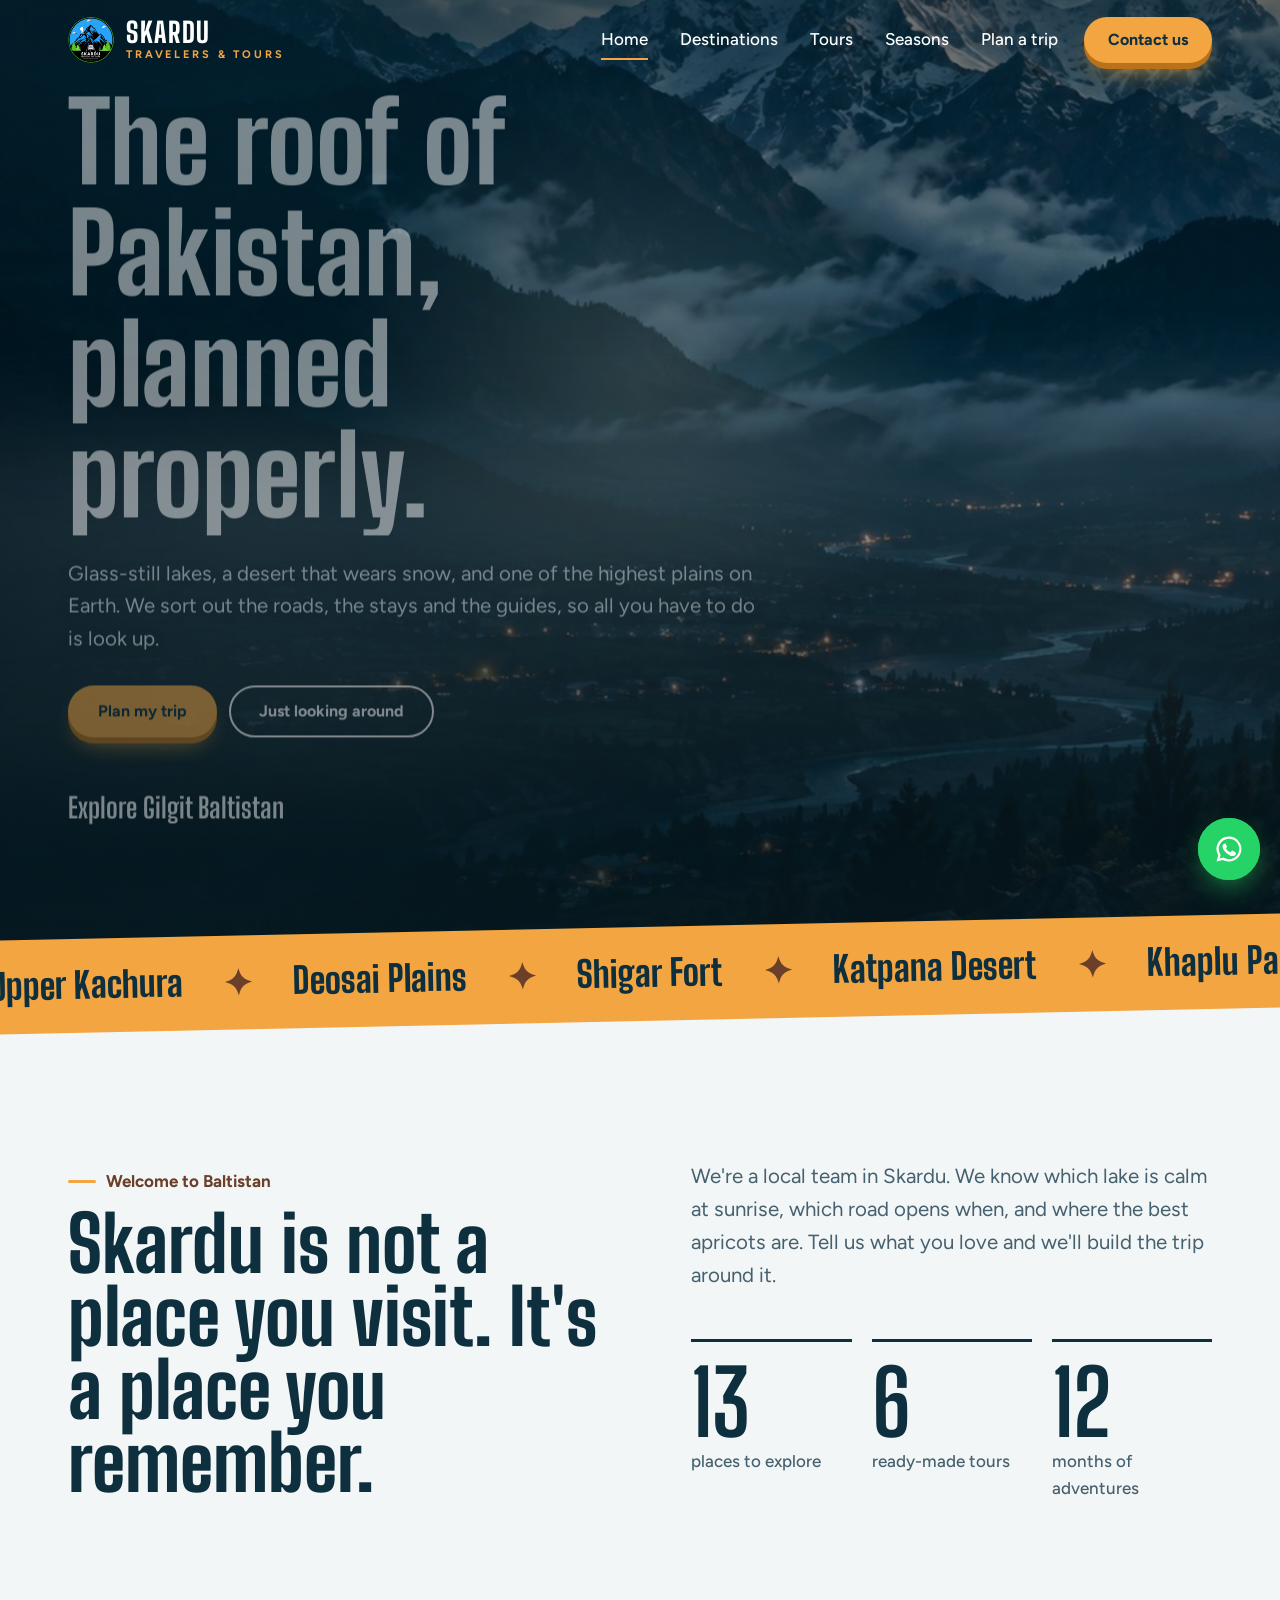
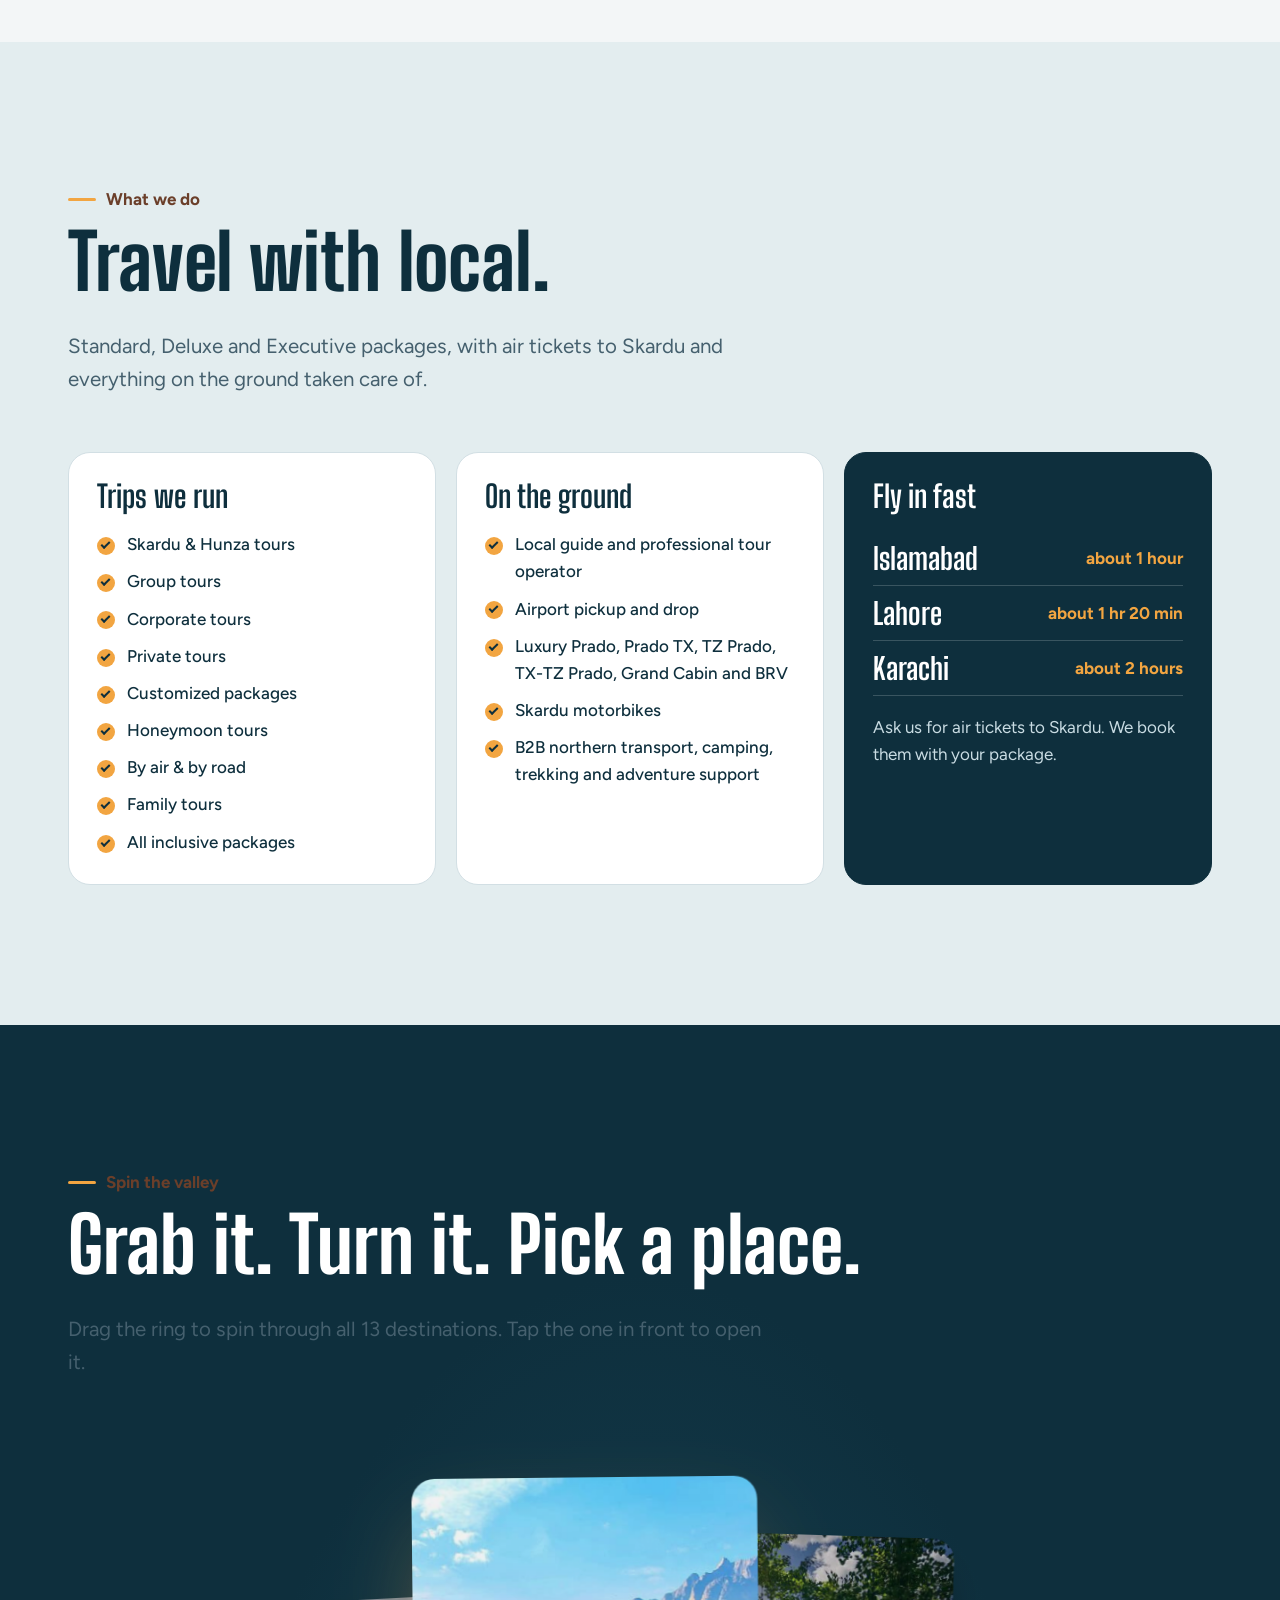
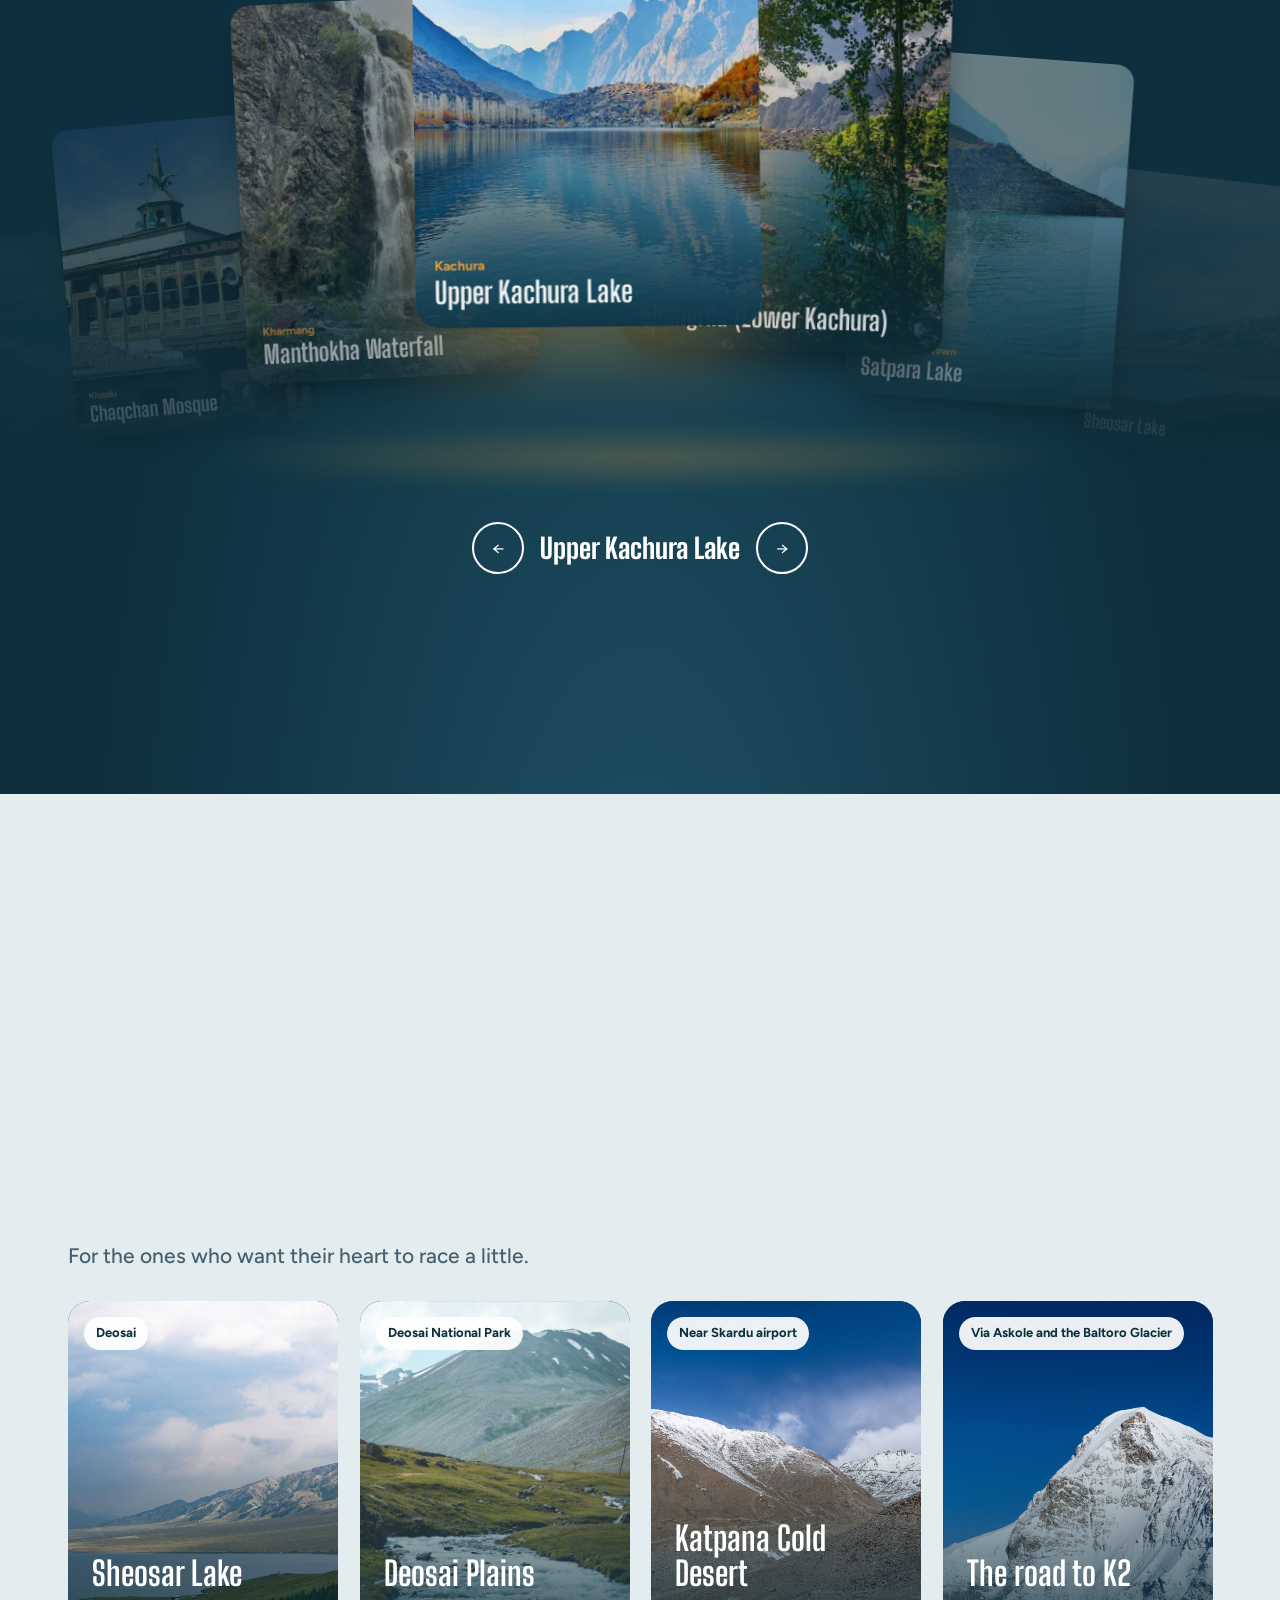
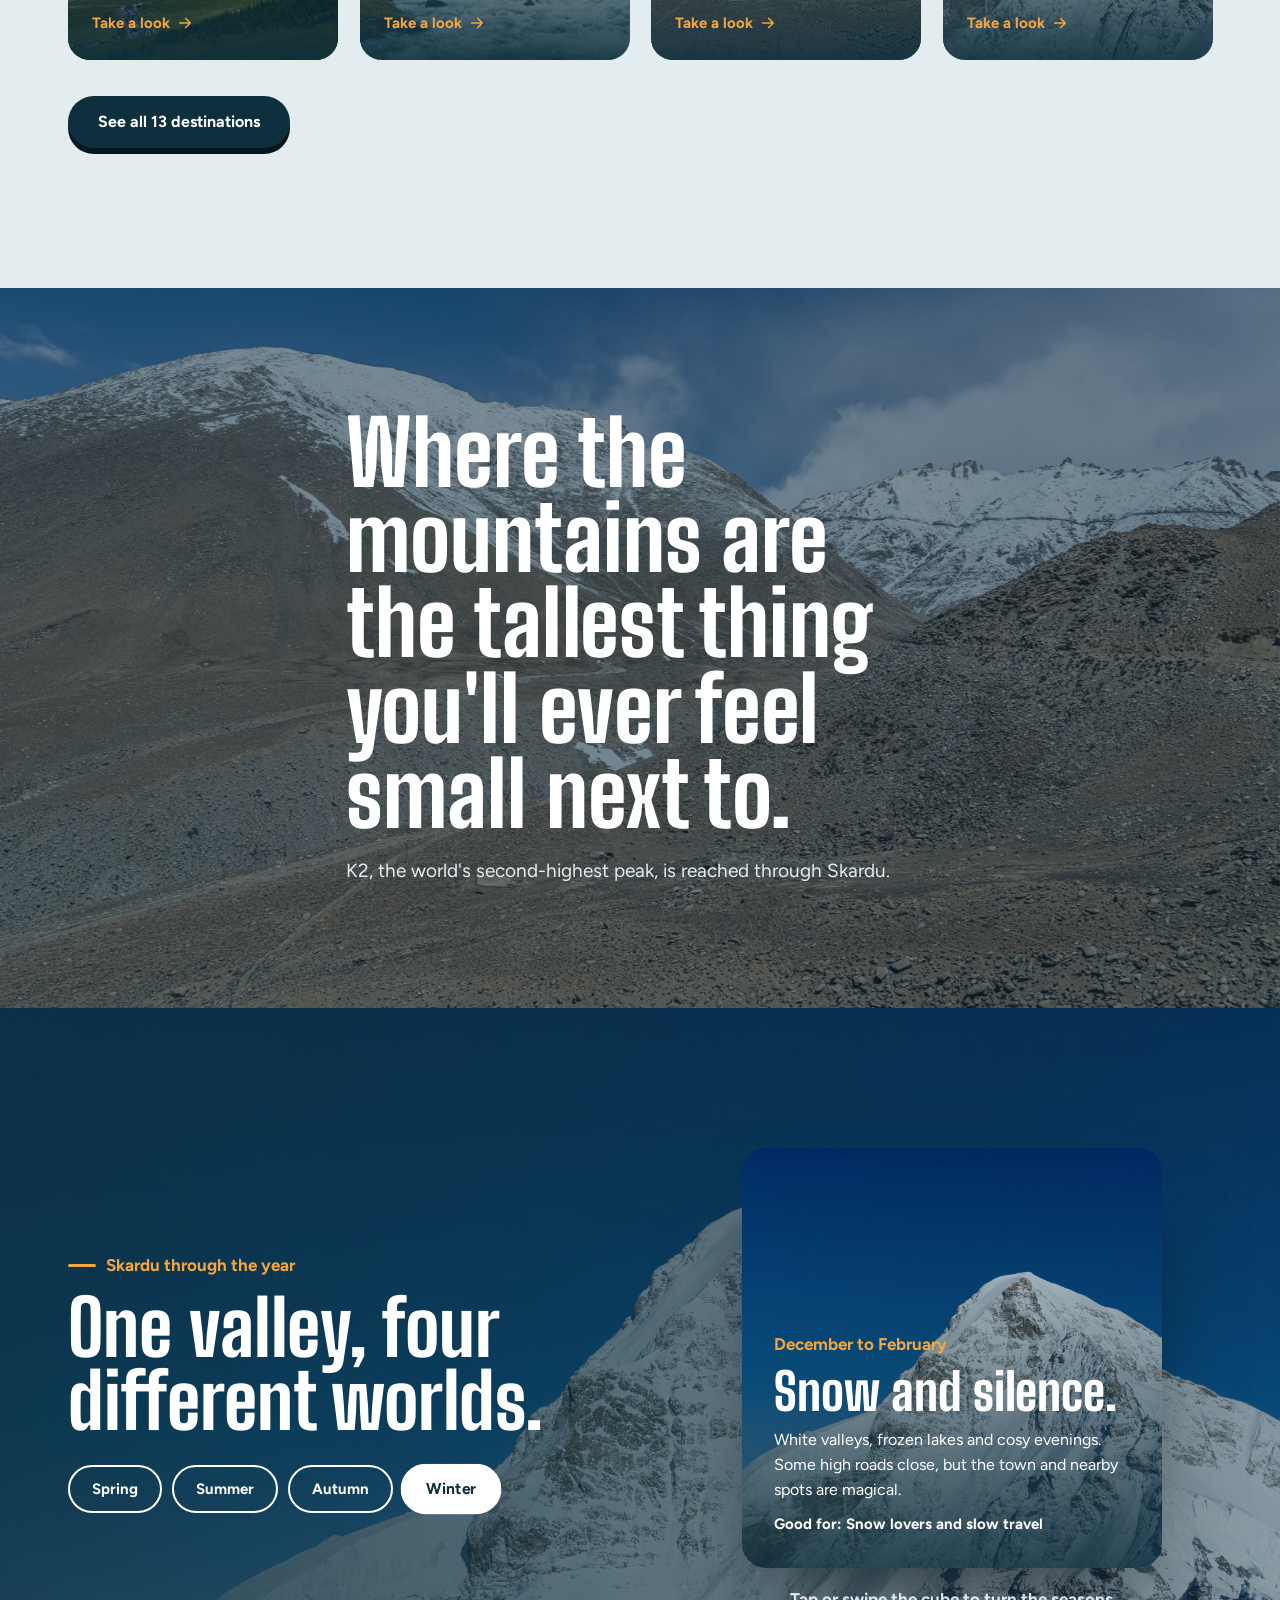
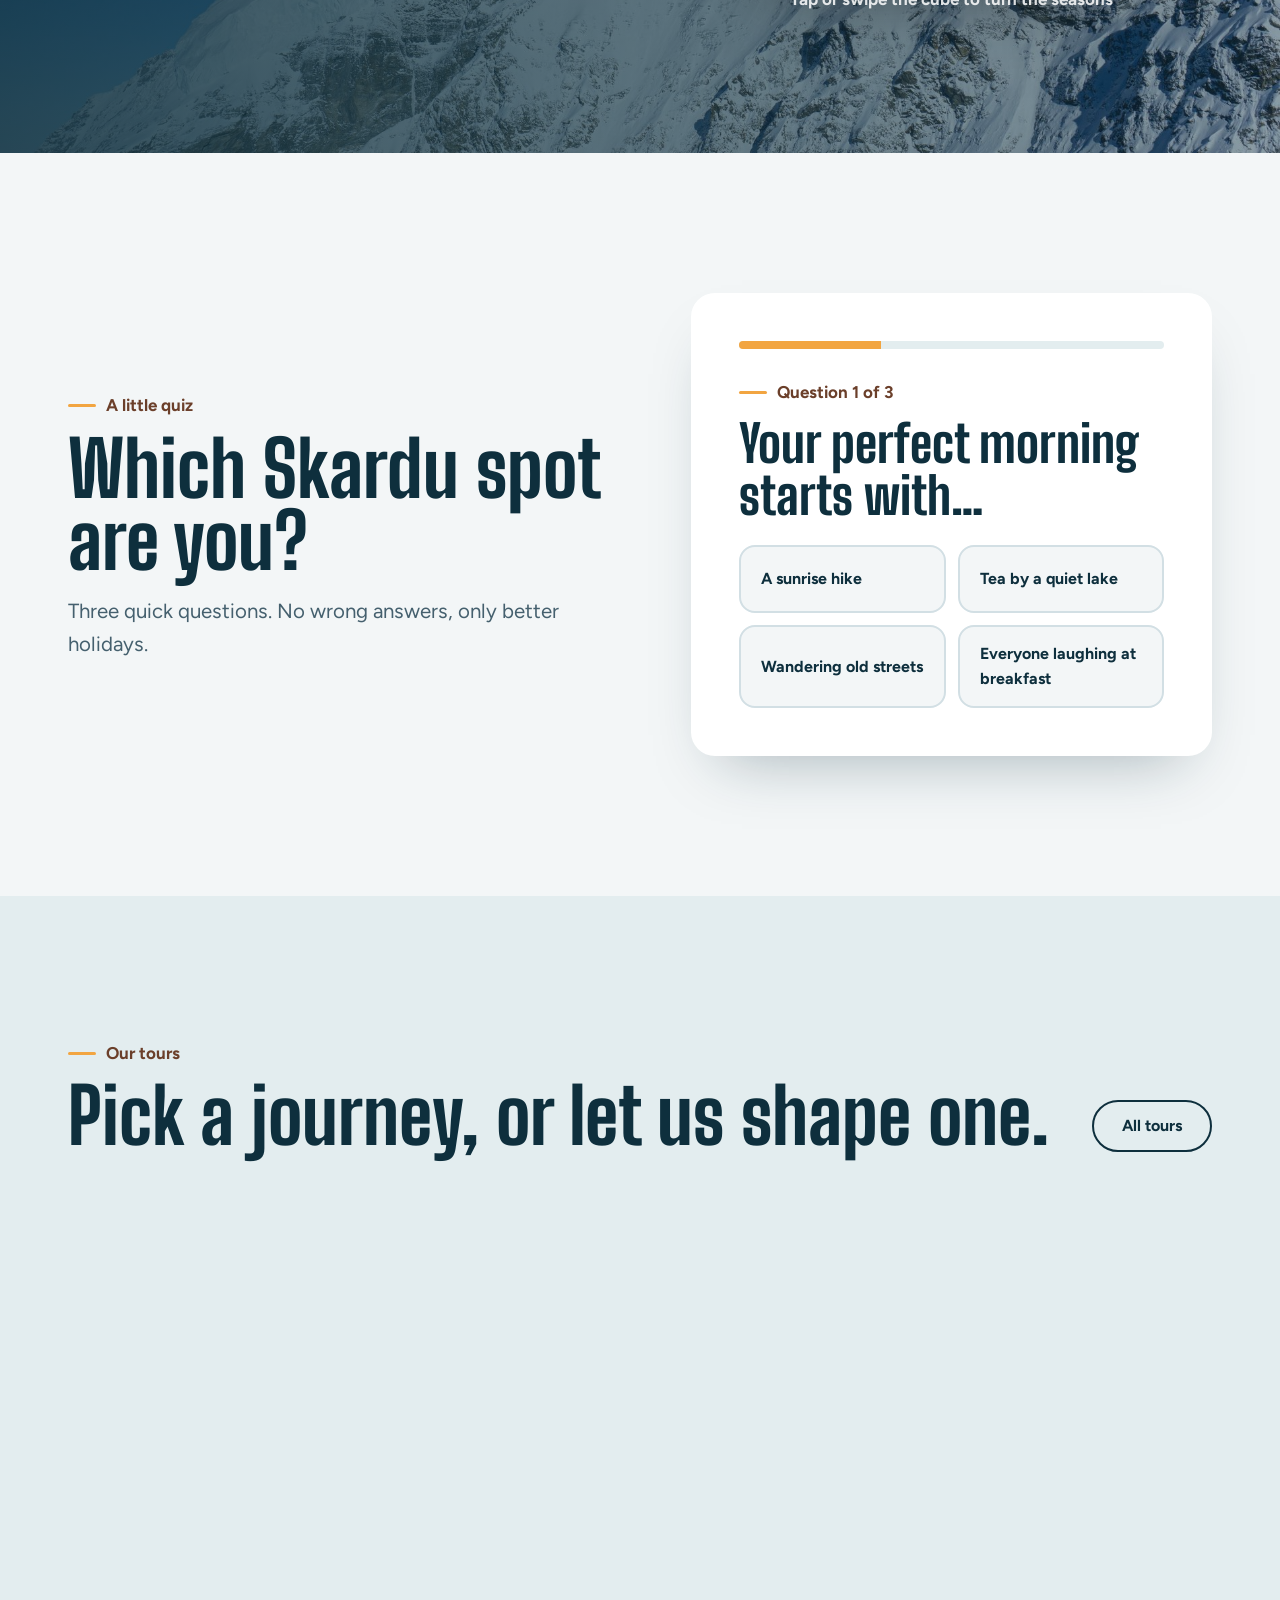
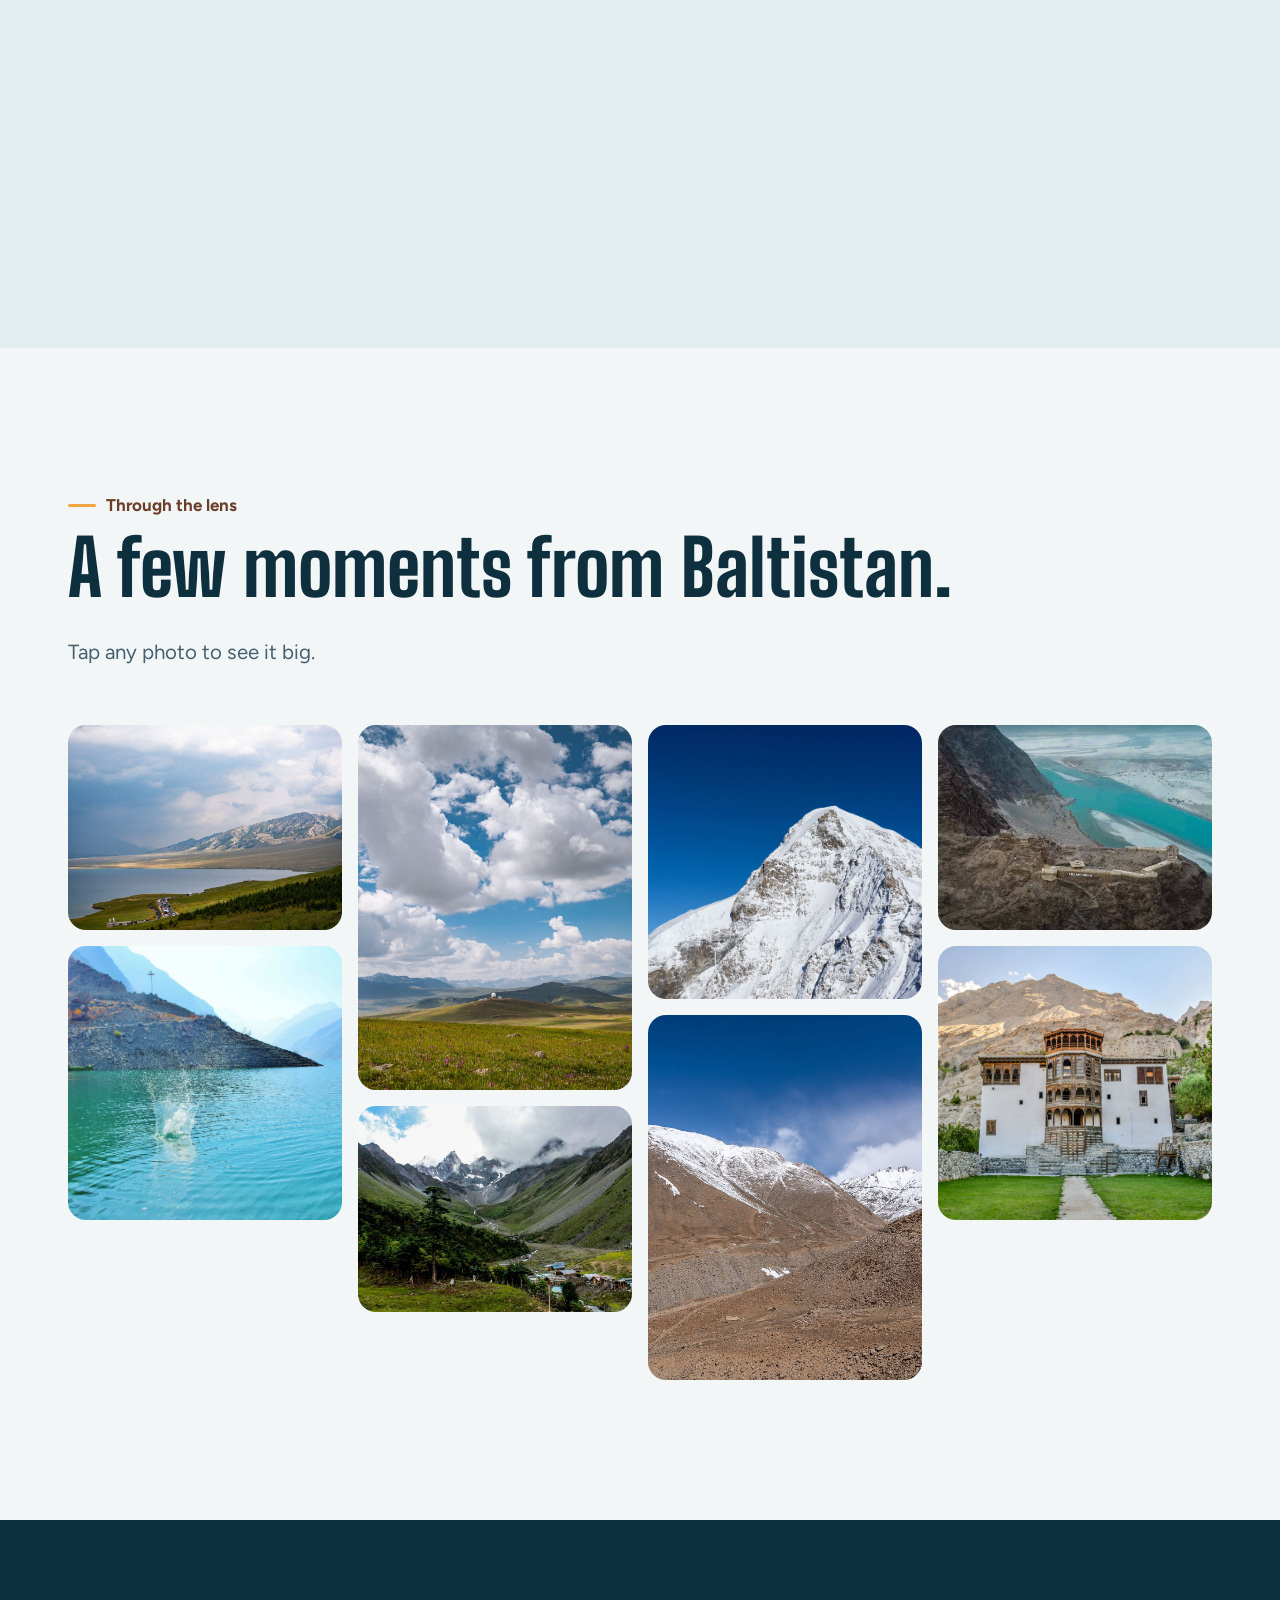
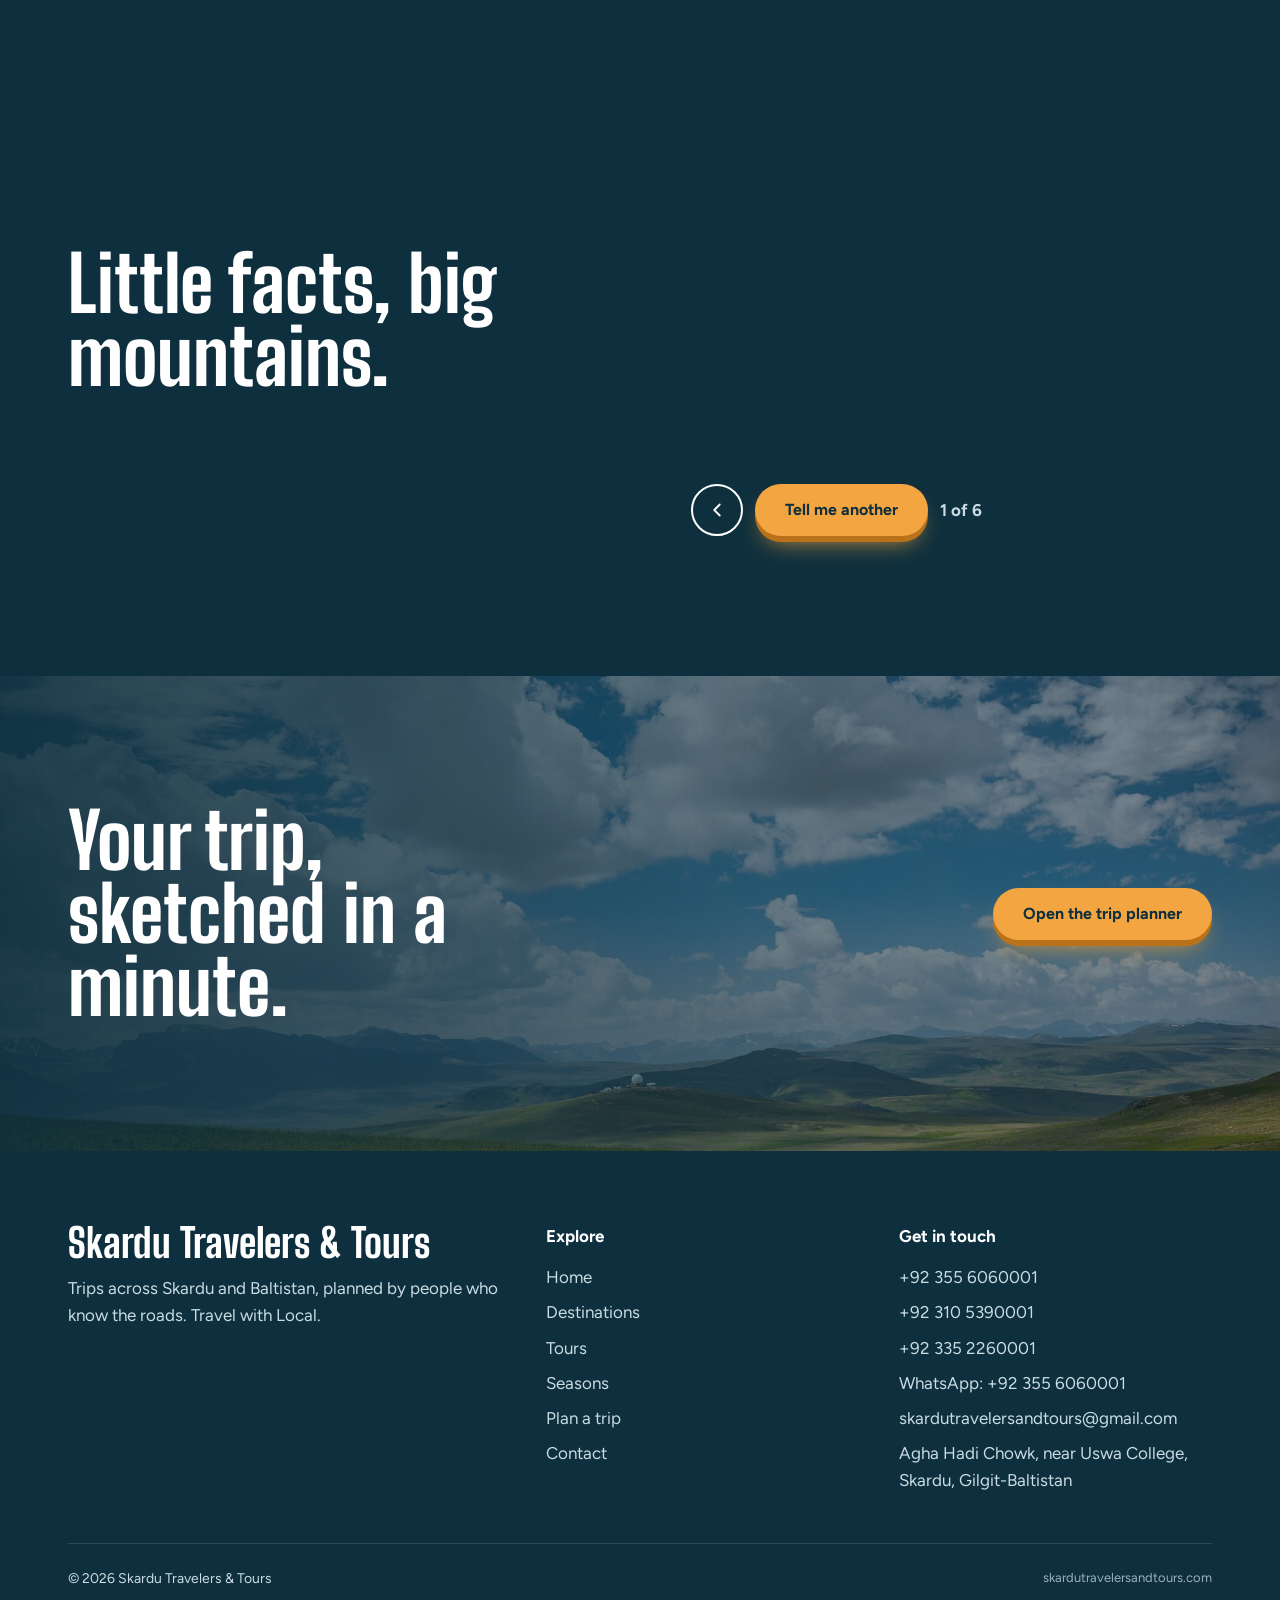
==== index.html @ 786d4083 "Add files via upload" ====
<!doctype html>
<html lang="en">
<head>
<meta charset="utf-8">
<meta name="viewport" content="width=device-width, initial-scale=1">
<title>Skardu Travelers &amp; Tours | Trips across Skardu and Baltistan</title>
<meta name="description" content="Tours and trip planning across Skardu, Deosai, Shigar, Khaplu and the road to K2.">
<meta property="og:title" content="Skardu Travelers &amp; Tours | Trips across Skardu and Baltistan">
<meta property="og:description" content="Tours and trip planning across Skardu, Deosai, Shigar, Khaplu and the road to K2.">
<meta property="og:image" content="https://skardutravelersandtours.com/images/hero-main.jpg">
<meta name="theme-color" content="#0E2F3D">
<link rel="preconnect" href="https://fonts.googleapis.com">
<link rel="preconnect" href="https://fonts.gstatic.com" crossorigin>
<link rel="stylesheet" href="https://fonts.googleapis.com/css2?family=Big+Shoulders+Display:wght@700;800&family=Figtree:wght@400;500;700&display=swap">
<link rel="preload" as="image" href="images/hero-main.jpg">
<link rel="stylesheet" href="css/style.css">
<link rel="icon" type="image/png" href="images/icon-64.png">
<link rel="apple-touch-icon" href="images/logo-180.png">
</head>
<body data-page="home">
<a class="skip" href="#main">Skip to content</a>
<header id="site-header"></header>
<main id="main">

<section class="hero" id="hero">
<div class="hero-media" aria-hidden="true">
<div class="hero-img" id="hero-img"></div>
<div class="hero-mist m1"></div>
<div class="hero-mist m2"></div>
<div class="hero-glow"></div>
<div class="hero-shade"></div>
</div>
<div class="wrap hero-copy">
<h1>The roof of Pakistan, planned properly.</h1>
<p class="lead">Glass-still lakes, a desert that wears snow, and one of the highest plains on Earth. We sort out the roads, the stays and the guides, so all you have to do is look up.</p>
<div class="hero-actions">
<a class="btn btn-primary" href="plan.html">Plan my trip</a>
<a class="btn btn-ghost" href="#explore">Just looking around</a>
</div>
<div class="hero-foot">
<div class="slide-caption" data-config="tagline">Explore Gilgit Baltistan</div>
<span class="hero-hint"><svg viewBox="0 0 24 24" fill="none" stroke="currentColor" stroke-width="2" stroke-linecap="round" stroke-linejoin="round" aria-hidden="true"><path d="M8 13V5.5a1.5 1.5 0 0 1 3 0V12M11 11.5v-2a1.5 1.5 0 0 1 3 0V12M14 10.5a1.5 1.5 0 0 1 3 0V12M17 11.5a1.5 1.5 0 0 1 3 0V16a6 6 0 0 1-6 6h-2 .2a6 6 0 0 1-5-2.7L4 15.3a1.5 1.5 0 0 1 2.5-1.7L8 15"/></svg>Tilt your phone to look around</span>
</div>
</div>
</section>
<div class="marquee" aria-hidden="true"><div class="track"><span>Upper Kachura</span><span>✦</span><span>Deosai Plains</span><span>✦</span><span>Shigar Fort</span><span>✦</span><span>Katpana Desert</span><span>✦</span><span>Khaplu Palace</span><span>✦</span><span>Sheosar Lake</span><span>✦</span><span>Manthokha</span><span>✦</span><span>Road to K2</span><span>✦</span><span>Upper Kachura</span><span>✦</span><span>Deosai Plains</span><span>✦</span><span>Shigar Fort</span><span>✦</span><span>Katpana Desert</span><span>✦</span><span>Khaplu Palace</span><span>✦</span><span>Sheosar Lake</span><span>✦</span><span>Manthokha</span><span>✦</span><span>Road to K2</span><span>✦</span></div></div>

<section class="section">
<div class="wrap split">
<div>
<p class="kicker reveal">Welcome to Baltistan</p>
<h2 class="reveal" style="--d:100ms">Skardu is not a place you visit. It's a place you remember.</h2>
</div>
<div>
<p class="lead reveal right">We're a local team in Skardu. We know which lake is calm at sunrise, which road opens when, and where the best apricots are. Tell us what you love and we'll build the trip around it.</p>
<div class="counters">
<div class="counter reveal" style="--d:0ms"><b data-count="13">13</b><span>places to explore</span></div>
<div class="counter reveal" style="--d:120ms"><b data-count="6">6</b><span>ready-made tours</span></div>
<div class="counter reveal" style="--d:240ms"><b data-count="12">12</b><span>months of adventures</span></div>
</div>
</div>
</div>
</section>


<section class="section tinted offer">
<div class="wrap">
<div class="section-head">
<div><p class="kicker reveal">What we do</p><h2 class="reveal" style="--d:100ms">Travel with local.</h2></div>
<p class="lead reveal right">Standard, Deluxe and Executive packages, with air tickets to Skardu and everything on the ground taken care of.</p>
</div>
<div class="offer-grid">
<div class="offer-card reveal"><h3>Trips we run</h3><ul class="tick"><li>Skardu &amp; Hunza tours</li><li>Group tours</li><li>Corporate tours</li><li>Private tours</li><li>Customized packages</li><li>Honeymoon tours</li><li>By air &amp; by road</li><li>Family tours</li><li>All inclusive packages</li></ul></div>
<div class="offer-card reveal" style="--d:120ms"><h3>On the ground</h3><ul class="tick"><li>Local guide and professional tour operator</li><li>Airport pickup and drop</li><li>Luxury Prado, Prado TX, TZ Prado, TX-TZ Prado, Grand Cabin and BRV</li><li>Skardu motorbikes</li><li>B2B northern transport, camping, trekking and adventure support</li></ul></div>
<div class="offer-card fly reveal" style="--d:240ms"><h3>Fly in fast</h3><ul class="flights"><li><b>Islamabad</b><span>about 1 hour</span></li><li><b>Lahore</b><span>about 1 hr 20 min</span></li><li><b>Karachi</b><span>about 2 hours</span></li></ul><p>Ask us for air tickets to Skardu. We book them with your package.</p></div>
</div>
</div>
</section>

<section class="section ring-section">
<div class="wrap">
<div class="section-head">
<div><p class="kicker reveal">Spin the valley</p><h2 class="reveal" style="--d:100ms">Grab it. Turn it. Pick a place.</h2></div>
<p class="lead reveal right">Drag the ring to spin through all 13 destinations. Tap the one in front to open it.</p>
</div>
</div>
<div class="ring-stage reveal zoom" id="ring-stage" tabindex="0" aria-label="Carousel of destinations. Use left and right arrow keys to turn.">
<div class="ring"></div>
<div class="ring-floor" aria-hidden="true"></div>
</div>
<div class="ring-controls">
<button class="round-btn" type="button" id="ring-prev" aria-label="Previous destination">&#8592;</button>
<div class="ring-name" id="ring-name" aria-live="polite"></div>
<button class="round-btn" type="button" id="ring-next" aria-label="Next destination">&#8594;</button>
</div>
<div style="height:80px"></div>
</section>
<section class="section tinted" id="explore">
<div class="wrap">
<div class="section-head">
<div><p class="kicker reveal">Find your Skardu</p><h2 class="reveal" style="--d:100ms">What kind of traveller are you today?</h2></div>
<p class="lead reveal right">Tap a mood and the valley rearranges itself. Tap a place to open it up.</p>
</div>
<div class="chips reveal" id="mood-chips" role="group" aria-label="Choose a mood"></div>
<p class="mood-line" id="mood-line"></p>
<div class="grid" id="place-grid" data-limit="4" style="margin-top:28px"></div>
<p style="margin-top:36px" class="reveal"><a class="btn btn-dark" href="destinations.html">See all 13 destinations</a></p>
</div>
</section>

<section class="band">
<div class="bg" data-bg="images/katpana-desert.jpg" data-parallax="0.25" aria-hidden="true"></div>
<div class="wrap"><blockquote class="reveal">Where the mountains are the tallest thing you'll ever feel small next to.</blockquote><p class="reveal" style="--d:200ms">K2, the world's second-highest peak, is reached through Skardu.</p></div>
</section>

<section class="season-stage" id="season-stage">
<div class="wrap section split light">
<div>
<p class="kicker reveal">Skardu through the year</p>
<h2 class="reveal" style="--d:100ms">One valley, four different worlds.</h2>
<div class="chips reveal" id="season-chips" role="group" aria-label="Choose a season" style="margin-top:28px;--d:200ms"></div>
</div>
<div class="reveal zoom"><div class="cube-scene"><div class="cube" id="cube"></div></div><p class="cube-hint">Tap or swipe the cube to turn the seasons</p></div>
</div>
</section>

<section class="section">
<div class="wrap split">
<div>
<p class="kicker reveal">A little quiz</p>
<h2 class="reveal" style="--d:100ms">Which Skardu spot are you?</h2>
<p class="lead reveal" style="margin-top:18px;--d:200ms">Three quick questions. No wrong answers, only better holidays.</p>
</div>
<div class="quiz reveal zoom" id="quiz"></div>
</div>
</section>

<section class="section tinted">
<div class="wrap">
<div class="section-head">
<div><p class="kicker reveal">Our tours</p><h2 class="reveal" style="--d:100ms">Pick a journey, or let us shape one.</h2></div>
<a class="btn btn-ghost reveal right" href="tours.html">All tours</a>
</div>
<div class="grid" id="tour-grid" data-limit="3"></div>
</div>
</section>

<section class="section">
<div class="wrap">
<div class="section-head">
<div><p class="kicker reveal">Through the lens</p><h2 class="reveal" style="--d:100ms">A few moments from Baltistan.</h2></div>
<p class="lead reveal right">Tap any photo to see it big.</p>
</div>
<div class="gallery" id="gallery"></div>
</div>
</section>

<section class="section on-dark">
<div class="wrap split">
<div><p class="kicker reveal">Did you know?</p><h2 class="reveal" style="--d:100ms">Little facts, big mountains.</h2></div>
<div class="reveal right" id="fact"></div>
</div>
</section>
<section class="cta">
<div class="bg" data-bg="images/deosai-lake.jpg" data-parallax="0.15" aria-hidden="true"></div>
<div class="wrap"><h2 class="reveal left">Your trip, sketched in a minute.</h2><a class="btn btn-primary reveal right" href="plan.html">Open the trip planner</a></div>
</section>
</main>
<footer id="site-footer"></footer>
<script src="js/config.js"></script>
<script src="js/data.js"></script>
<script src="js/main.js"></script>
</body>
</html>
---- css/style.css ----
/* ===========================================================
   Skardu Traveller and Tours — shared styles (v2, photo-led)
   Palette
     Snow     #F3F6F7   page ground
     Indus    #0E2F3D   ink and dark sections
     Glacier  #7FB3C4   cool accent
     Apricot  #F2A541   action colour (always with Indus text)
     Walnut   #6B3F2A   Balti woodwork details
   Type: Big Shoulders Display (tall, like the peaks) + Figtree
   =========================================================== */
:root {
  --snow: #F3F6F7; --paper: #fff; --indus: #0E2F3D; --indus-2: #174253;
  --glacier: #7FB3C4; --apricot: #F2A541; --apricot-dark: #E08E22; --walnut: #6B3F2A;
  --line: #D2DFE4; --muted: #45606E;
  --display: "Big Shoulders Display", "Arial Narrow", sans-serif;
  --body: "Figtree", "Segoe UI", system-ui, sans-serif;
  --wrap: 1240px; --pad: clamp(20px, 4vw, 48px);
  --ease: cubic-bezier(.2,.8,.2,1);
  --spring: cubic-bezier(.34,1.56,.64,1);
}
*, *::before, *::after { box-sizing: border-box; }
html { scroll-behavior: smooth; }
body { margin: 0; background: var(--snow); color: var(--indus); font-family: var(--body); font-size: 17px; line-height: 1.6; -webkit-font-smoothing: antialiased; overflow-x: hidden; }
img { max-width: 100%; display: block; }
a { color: inherit; }
button { font: inherit; color: inherit; }
:focus-visible { outline: 3px solid var(--apricot); outline-offset: 3px; border-radius: 6px; }
::selection { background: var(--apricot); color: var(--indus); }
.wrap { max-width: var(--wrap); margin: 0 auto; padding-inline: var(--pad); }
.skip { position: absolute; left: -999px; top: 8px; background: var(--apricot); padding: 10px 16px; z-index: 300; }
.skip:focus { left: 8px; }

/* ---------- Type ---------- */
h1, h2, h3 { font-family: var(--display); font-weight: 800; line-height: .95; margin: 0; }
h1 { font-size: clamp(64px, 10vw, 156px); }
h2 { font-size: clamp(44px, 6vw, 88px); }
h3 { font-size: clamp(26px, 2.4vw, 32px); font-weight: 700; line-height: 1.05; }
p { margin: 0; }
.lead { font-size: clamp(18px, 1.6vw, 21px); max-width: 34em; color: var(--muted); }
.on-dark .lead { color: #C9DCE3; }
.kicker { font-weight: 700; color: var(--walnut); margin-bottom: 12px; display: inline-flex; align-items: center; gap: 10px; }
.kicker::before { content: ""; width: 28px; height: 3px; background: var(--apricot); border-radius: 2px; }
.on-dark .kicker, .light .kicker { color: var(--apricot); }

/* ---------- Scroll progress ---------- */
.progress { position: fixed; top: 0; left: 0; height: 3px; width: 100%; background: var(--apricot); transform-origin: 0 50%; transform: scaleX(0); z-index: 120; }

/* ---------- Buttons ---------- */
.btn { position: relative; overflow: hidden; display: inline-flex; align-items: center; justify-content: center; gap: 10px; min-height: 52px; padding: 0 28px; border-radius: 999px; font-weight: 700; font-size: 16px; text-decoration: none; cursor: pointer; border: 2px solid transparent; transition: background .25s, color .25s, transform .3s var(--spring), box-shadow .3s; }
.btn:hover { transform: translateY(-3px); }
.btn:active { transform: scale(.96); }
.btn-primary { background: var(--apricot); color: var(--indus); box-shadow: 0 10px 24px -10px rgba(242,165,65,.9); }
.btn-primary:hover { background: var(--apricot-dark); box-shadow: 0 16px 30px -10px rgba(242,165,65,.95); }
.btn-ghost { background: transparent; border-color: currentColor; }
.btn-ghost:hover { background: rgba(14,47,61,.08); }
.light .btn-ghost:hover, .on-dark .btn-ghost:hover { background: rgba(255,255,255,.14); }
.btn-dark { background: var(--indus); color: #fff; }
.btn-dark:hover { background: var(--indus-2); }
.btn svg { width: 20px; height: 20px; flex: none; }
.ripple { position: absolute; border-radius: 50%; background: rgba(255,255,255,.55); transform: scale(0); animation: ripple .6s ease-out; pointer-events: none; }
@keyframes ripple { to { transform: scale(4); opacity: 0; } }

/* ---------- Header ---------- */
.site-header { position: fixed; top: 0; left: 0; right: 0; z-index: 100; transition: background .35s, box-shadow .35s, color .35s; color: #fff; }
.site-header.solid, body:not([data-page="home"]) .site-header.solid { background: rgba(243,246,247,.94); backdrop-filter: blur(12px); color: var(--indus); box-shadow: 0 1px 0 var(--line); }
.nav { display: flex; align-items: center; justify-content: space-between; gap: 20px; min-height: 80px; }
.brand { display: flex; align-items: center; gap: 12px; text-decoration: none; }
.brand svg, .brand img { width: 46px; height: 46px; flex: none; transition: transform .5s var(--spring); }
.brand img { border-radius: 50%; }
.brand:hover svg, .brand:hover img { transform: rotate(-8deg) scale(1.1); }
.brand-text { display: flex; flex-direction: column; gap: 4px; line-height: 1; }
.brand-text b { font-family: var(--display); font-weight: 800; font-size: 28px; letter-spacing: .06em; text-transform: uppercase; line-height: .9; }
.brand-text small { font-family: var(--body, inherit); font-weight: 700; font-size: 11px; letter-spacing: .26em; text-transform: uppercase; color: var(--apricot); }
.nav-links { display: flex; align-items: center; gap: 4px; list-style: none; margin: 0; padding: 0; }
.nav-links a:not(.btn) { position: relative; display: block; padding: 10px 14px; text-decoration: none; font-weight: 500; }
.nav-links a:not(.btn)::after { content: ""; position: absolute; left: 14px; right: 14px; bottom: 4px; height: 2px; background: var(--apricot); transform: scaleX(0); transform-origin: left; transition: transform .35s var(--ease); }
.nav-links a:not(.btn):hover::after, .nav-links a[aria-current="page"]::after { transform: scaleX(1); }
.nav-links .btn { min-height: 46px; padding: 0 22px; margin-left: 8px; }
.nav-toggle { display: none; width: 48px; height: 48px; border: 0; background: transparent; cursor: pointer; border-radius: 12px; }
.nav-toggle svg { width: 28px; height: 28px; }
@media (max-width: 920px) {
  .nav-toggle { display: inline-flex; align-items: center; justify-content: center; }
  .nav-links { position: fixed; inset: 80px 0 auto 0; flex-direction: column; align-items: stretch; gap: 0; background: var(--snow); color: var(--indus); padding: 12px var(--pad) 24px; box-shadow: 0 20px 40px rgba(14,47,61,.2); clip-path: inset(0 0 100% 0); transition: clip-path .45s var(--ease); }
  .nav-links.open { clip-path: inset(0 0 0 0); }
  .nav-links a:not(.btn) { padding: 16px 8px; font-size: 20px; border-bottom: 1px solid var(--line); }
  .nav-links a:not(.btn)::after { display: none; }
  .nav-links .btn { margin: 16px 0 0; }
  .site-header:has(.nav-links.open) { background: var(--snow); color: var(--indus); }
}

/* ---------- Home hero: photo slideshow ---------- */
.hero { position: relative; min-height: 100vh; min-height: 100svh; color: #fff; overflow: hidden; display: flex; align-items: flex-end; background: var(--indus); }
.slides { position: absolute; inset: -6%; will-change: translate; }
.slide { position: absolute; inset: 0; background-size: cover; background-position: center; opacity: 0; transform: scale(1.12); transition: opacity 1.6s ease, transform 7s linear; }
.slide.active { opacity: 1; transform: scale(1); }
.hero::after { content: ""; position: absolute; inset: 0; background: linear-gradient(180deg, rgba(7,26,34,.35) 0%, rgba(7,26,34,0) 38%, rgba(7,26,34,.8) 100%); pointer-events: none; }
.hero-copy { position: relative; z-index: 3; width: 100%; padding-bottom: clamp(48px, 9vh, 96px); padding-top: 120px; }
.hero h1 { max-width: 12ch; font-size: clamp(60px, 8.6vw, 132px); }
.hero h1 .word { display: inline-block; overflow: hidden; vertical-align: top; padding-bottom: .06em; }
.hero h1 .word > span { display: inline-block; transform: translateY(110%); animation: wordUp .9s var(--ease) forwards; }
@keyframes wordUp { to { transform: none; } }
.hero .lead { color: #E3EEF2; margin-top: 22px; opacity: 0; animation: fadeUp .9s var(--ease) .9s forwards; }
.hero-actions { display: flex; flex-wrap: wrap; gap: 12px; margin-top: 30px; opacity: 0; animation: fadeUp .9s var(--ease) 1.1s forwards; }
@keyframes fadeUp { from { opacity: 0; transform: translateY(24px); } to { opacity: 1; transform: none; } }
.hero-foot { display: flex; justify-content: space-between; align-items: flex-end; gap: 24px; margin-top: 48px; flex-wrap: wrap; }
.slide-caption { font-family: var(--display); font-size: 28px; font-weight: 700; min-height: 1.2em; }
.slide-caption.swap { animation: fadeUp .7s var(--ease); }
.dots { display: flex; gap: 10px; }
.dots button { width: 44px; height: 44px; border: 0; background: transparent; cursor: pointer; display: flex; align-items: center; padding: 0; }
.dots button span { display: block; width: 100%; height: 4px; border-radius: 4px; background: rgba(255,255,255,.35); overflow: hidden; }
.dots button span::after { content: ""; display: block; height: 100%; width: 0; background: #fff; }
.dots button.active span::after { animation: fill 6s linear forwards; }
@keyframes fill { to { width: 100%; } }

/* Inner page hero */
.page-hero { position: relative; min-height: 70vh; display: flex; align-items: flex-end; color: #fff; overflow: hidden; background: var(--indus); }
.page-hero .bg { position: absolute; inset: -6%; background-size: cover; background-position: center; animation: kenburns 20s ease-in-out infinite alternate; }
@keyframes kenburns { from { transform: scale(1) translate(0,0); } to { transform: scale(1.12) translate(-2%, -2%); } }
.page-hero::after { content: ""; position: absolute; inset: 0; background: linear-gradient(180deg, rgba(14,47,61,.35), rgba(14,47,61,.85)); }
.page-hero .wrap { position: relative; z-index: 2; width: 100%; padding-top: 140px; padding-bottom: clamp(48px, 8vw, 88px); }
.page-hero h1 { font-size: clamp(56px, 9vw, 132px); max-width: 12ch; }
.page-hero .lead { color: #E3EEF2; margin-top: 18px; }

/* ---------- Reveal on scroll ---------- */
.reveal { opacity: 0; transform: translateY(40px); transition: opacity .9s var(--ease), transform .9s var(--ease); transition-delay: var(--d, 0ms); }
.reveal.zoom { transform: scale(.92); }
.reveal.left { transform: translateX(-50px); }
.reveal.right { transform: translateX(50px); }
.reveal.in { opacity: 1; transform: none; }

/* ---------- Marquee ---------- */
.marquee { background: var(--apricot); color: var(--indus); overflow: hidden; padding: 18px 0; transform: rotate(-1.2deg); margin: -14px -10px 0; position: relative; z-index: 4; }
.marquee .track { display: flex; gap: 40px; width: max-content; animation: marquee 35s linear infinite; font-family: var(--display); font-weight: 800; font-size: clamp(24px, 3vw, 36px); white-space: nowrap; }
.marquee .track span:nth-child(even) { color: var(--walnut); }
.marquee:hover .track { animation-play-state: paused; }
@keyframes marquee { to { transform: translateX(-50%); } }

/* ---------- Sections ---------- */
.section { padding-block: clamp(80px, 11vw, 140px); }
.section-head { display: flex; justify-content: space-between; align-items: flex-end; gap: 32px; flex-wrap: wrap; margin-bottom: clamp(32px, 5vw, 56px); }
.on-dark { background: var(--indus); color: #fff; }
.tinted { background: #E3EDEF; }
.split { display: grid; grid-template-columns: 1.05fr 1fr; gap: clamp(32px, 6vw, 80px); align-items: center; }
@media (max-width: 860px) { .split { grid-template-columns: 1fr; } }

/* Counters */
.counters { display: grid; grid-template-columns: repeat(3, minmax(0, 1fr)); gap: 20px; margin-top: 48px; }
.counter { border-top: 3px solid var(--indus); padding-top: 16px; }
.counter b { display: block; font-family: var(--display); font-size: clamp(56px, 7vw, 96px); line-height: 1; }
.counter span { color: var(--muted); font-weight: 500; }
@media (max-width: 600px) { .counters { grid-template-columns: 1fr; } }

/* ---------- Chips ---------- */
.chips { display: flex; flex-wrap: wrap; gap: 10px; }
.chip { min-height: 48px; padding: 0 22px; border-radius: 999px; cursor: pointer; border: 2px solid var(--indus); background: transparent; font-weight: 700; font-size: 15px; transition: background .25s, color .25s, transform .3s var(--spring); }
.chip:hover { transform: translateY(-2px); }
.chip[aria-pressed="true"] { background: var(--indus); color: #fff; transform: scale(1.05); }
.light .chip, .on-dark .chip { border-color: #fff; color: #fff; }
.light .chip[aria-pressed="true"], .on-dark .chip[aria-pressed="true"] { background: #fff; color: var(--indus); }
.mood-line { font-size: 21px; margin-top: 20px; color: var(--muted); min-height: 1.6em; font-weight: 500; }

/* ---------- Photo cards ---------- */
.grid { display: grid; gap: 22px; grid-template-columns: repeat(auto-fit, minmax(260px, 1fr)); }
.photo-card { position: relative; display: block; width: 100%; aspect-ratio: 3 / 4; border: 0; padding: 0; border-radius: 22px; overflow: hidden; cursor: pointer; text-align: left; color: #fff; background: var(--indus); transform-style: preserve-3d; transition: transform .5s var(--ease), box-shadow .5s var(--ease); will-change: transform; }
.photo-card:hover { box-shadow: 0 30px 60px -20px rgba(14,47,61,.55); }
.photo-card .img { position: absolute; inset: 0; background-size: cover; background-position: center; transition: transform 1.1s var(--ease); }
.photo-card:hover .img { transform: scale(1.1); }
.photo-card::after { content: ""; position: absolute; inset: 0; background: linear-gradient(180deg, rgba(14,47,61,0) 35%, rgba(14,47,61,.92) 100%); }
.photo-card .tag { position: absolute; top: 16px; left: 16px; z-index: 2; background: rgba(255,255,255,.92); color: var(--indus); font-size: 13px; font-weight: 700; padding: 6px 12px; border-radius: 999px; }
.photo-card .body { position: absolute; left: 0; right: 0; bottom: 0; z-index: 2; padding: 24px; transform: translateZ(40px); }
.photo-card h3 { font-size: clamp(28px, 2.6vw, 36px); }
.photo-card p { font-size: 15px; color: #DCE8EC; margin-top: 8px; max-height: 0; opacity: 0; overflow: hidden; transition: max-height .5s var(--ease), opacity .4s; }
.photo-card:hover p, .photo-card:focus-visible p { max-height: 120px; opacity: 1; }
.photo-card .more { display: inline-flex; align-items: center; gap: 6px; margin-top: 12px; font-weight: 700; color: var(--apricot); font-size: 15px; }
.photo-card .more svg { width: 18px; height: 18px; transition: transform .3s; }
.photo-card:hover .more svg { transform: translateX(5px); }
.pop-in { animation: popIn .6s var(--spring) both; animation-delay: var(--d, 0ms); }
@keyframes popIn { from { opacity: 0; transform: translateY(30px) scale(.9); } to { opacity: 1; transform: none; } }
@media (hover: none) { .photo-card p { max-height: none; opacity: 1; } }

/* Tours */
.tour { background: var(--paper); border-radius: 22px; overflow: hidden; display: flex; flex-direction: column; transition: transform .5s var(--ease), box-shadow .5s var(--ease); box-shadow: 0 1px 0 var(--line); }
.tour:hover { transform: translateY(-8px); box-shadow: 0 30px 60px -24px rgba(14,47,61,.4); }
.tour-art { position: relative; height: 220px; overflow: hidden; }
.tour-art .img { position: absolute; inset: 0; background-size: cover; background-position: center; transition: transform 1.1s var(--ease); }
.tour:hover .tour-art .img { transform: scale(1.1); }
.tour-art .days { position: absolute; left: 16px; bottom: 16px; background: var(--apricot); color: var(--indus); font-weight: 800; padding: 6px 14px; border-radius: 999px; font-size: 14px; }
.tour-body { padding: 24px; display: flex; flex-direction: column; gap: 14px; flex: 1; }
.route { list-style: none; padding: 0; margin: 0; display: flex; flex-wrap: wrap; align-items: center; gap: 6px; font-size: 14px; }
.route li { background: #E3EDEF; padding: 4px 10px; border-radius: 999px; }
.tour-price { font-family: var(--display); font-weight: 800; font-size: 32px; margin-top: auto; }
.tour-includes { font-size: 15px; color: var(--muted); }
.tour .btn { width: 100%; }

/* ---------- Parallax photo band ---------- */
.band { position: relative; min-height: 80vh; display: flex; align-items: center; color: #fff; overflow: hidden; }
.band .bg { position: absolute; inset: -20% 0; background-size: cover; background-position: center; will-change: transform; }
.band::after { content: ""; position: absolute; inset: 0; background: rgba(14,47,61,.55); }
.band .wrap { position: relative; z-index: 2; }
.band blockquote { margin: 0; font-family: var(--display); font-weight: 800; font-size: clamp(48px, 7vw, 104px); line-height: .95; max-width: 14ch; }
.band p { margin-top: 20px; font-size: 19px; color: #E3EEF2; }

/* ---------- Seasons ---------- */
.season-stage { position: relative; color: #fff; overflow: hidden; background: var(--indus); }
.season-bg { position: absolute; inset: 0; background-size: cover; background-position: center; opacity: 0; transition: opacity 1.2s ease, transform 8s linear; transform: scale(1.1); }
.season-bg.active { opacity: 1; transform: scale(1); }
.season-stage::after { content: ""; position: absolute; inset: 0; background: linear-gradient(90deg, rgba(14,47,61,.85), rgba(14,47,61,.45)); }
.season-stage > .wrap { position: relative; z-index: 2; }
.season-card { background: rgba(255,255,255,.12); backdrop-filter: blur(14px); border: 1px solid rgba(255,255,255,.3); border-radius: 24px; padding: clamp(28px, 4vw, 48px); }
.season-card .months { font-weight: 700; color: var(--apricot); }
.season-card h3 { font-size: clamp(44px, 5vw, 72px); font-weight: 800; margin: 10px 0 16px; }
.season-card p { font-size: 18px; line-height: 1.65; }
.season-card .good { margin-top: 18px; font-weight: 700; }
.season-card.swap { animation: popIn .6s var(--spring); }

.months-row { display: grid; grid-template-columns: repeat(12, minmax(0, 1fr)); gap: 8px; }
.month { min-height: 90px; border: 0; border-radius: 14px; cursor: pointer; font-weight: 800; font-size: 16px; display: flex; align-items: flex-end; padding: 12px; color: #fff; transition: transform .35s var(--spring), box-shadow .3s; position: relative; overflow: hidden; background-size: cover; background-position: center; }
.month::before { content: ""; position: absolute; inset: 0; background: rgba(14,47,61,.45); transition: background .3s; }
.month span { position: relative; }
.month:hover { transform: translateY(-6px); }
.month[aria-pressed="true"] { transform: translateY(-8px) scale(1.06); box-shadow: 0 16px 30px -10px rgba(14,47,61,.6); }
.month[aria-pressed="true"]::before { background: rgba(242,165,65,.55); }
.month-note { margin-top: 24px; font-size: 20px; min-height: 3.2em; }
.month-note.swap { animation: fadeUp .5s var(--ease); }
@media (max-width: 700px) { .months-row { grid-template-columns: repeat(6, minmax(0, 1fr)); } }

/* ---------- Gallery ---------- */
.gallery { columns: 4 240px; column-gap: 16px; }
.gallery button { display: block; width: 100%; margin: 0 0 16px; padding: 0; border: 0; border-radius: 18px; overflow: hidden; cursor: zoom-in; break-inside: avoid; position: relative; background: var(--indus); }
.gallery img { width: 100%; height: auto; transition: transform .9s var(--ease), filter .5s; }
.gallery button:nth-child(3n) img { aspect-ratio: 3/4; object-fit: cover; }
.gallery button:nth-child(3n+1) img { aspect-ratio: 4/3; object-fit: cover; }
.gallery button:nth-child(3n+2) img { aspect-ratio: 1; object-fit: cover; }
.gallery button:hover img { transform: scale(1.08); }
.gallery button::after { content: "+"; position: absolute; right: 14px; bottom: 10px; font-family: var(--display); font-size: 40px; color: #fff; opacity: 0; transform: rotate(-90deg); transition: all .4s var(--spring); }
.gallery button:hover::after { opacity: 1; transform: none; }

.lightbox { border: 0; padding: 0; background: transparent; max-width: 100vw; max-height: 100vh; width: 100vw; height: 100vh; }
.lightbox::backdrop { background: rgba(8,24,32,.94); }
.lightbox .inner { width: 100%; height: 100%; display: flex; align-items: center; justify-content: center; padding: 60px 80px; }
.lightbox img { max-height: 100%; max-width: 100%; border-radius: 14px; animation: popIn .5s var(--spring); }
.lightbox .lb-btn { position: fixed; width: 54px; height: 54px; border-radius: 50%; border: 0; background: #fff; color: var(--indus); cursor: pointer; display: flex; align-items: center; justify-content: center; }
.lightbox .lb-btn svg { width: 24px; height: 24px; }
.lb-close { top: 18px; right: 18px; } .lb-prev { left: 18px; top: 50%; } .lb-next { right: 18px; top: 50%; }
@media (max-width: 600px) { .lightbox .inner { padding: 70px 12px; } .lb-prev, .lb-next { top: auto !important; bottom: 18px; } }

/* ---------- Facts (flip) ---------- */
.fact-stage { perspective: 1400px; }
.fact-card { position: relative; min-height: 400px; transform-style: preserve-3d; transition: transform .8s var(--ease); }
.fact-card.flipped { transform: rotateY(180deg); }
.fact-face { position: absolute; inset: 0; backface-visibility: hidden; border-radius: 24px; padding: clamp(28px, 4vw, 48px); display: flex; flex-direction: column; justify-content: space-between; }
.fact-front { background: var(--apricot); color: var(--indus); }
.fact-back { background: #fff; color: var(--indus); transform: rotateY(180deg); }
.fact-face p { font-family: var(--display); font-weight: 800; font-size: clamp(28px, 3vw, 42px); line-height: 1.08; max-width: 24ch; }
.fact-face .hint { font-weight: 700; font-size: 16px; font-family: var(--body); }
.fact-controls { display: flex; align-items: center; gap: 12px; margin-top: 24px; flex-wrap: wrap; }
.fact-count { font-weight: 700; color: #C9DCE3; }
.round-btn { width: 52px; height: 52px; border-radius: 50%; border: 2px solid currentColor; background: transparent; cursor: pointer; display: inline-flex; align-items: center; justify-content: center; transition: transform .3s var(--spring), background .2s; }
.round-btn:hover { transform: scale(1.1); }
.round-btn svg { width: 22px; height: 22px; }

/* ---------- Quiz ---------- */
.quiz { background: var(--paper); border-radius: 24px; padding: clamp(28px, 4vw, 48px); box-shadow: 0 30px 60px -30px rgba(14,47,61,.35); position: relative; overflow: hidden; }
.quiz-progress { height: 8px; background: #E3EDEF; border-radius: 99px; overflow: hidden; margin-bottom: 26px; }
.quiz-progress span { display: block; height: 100%; background: var(--apricot); width: 0; transition: width .6s var(--spring); }
.quiz-q { font-family: var(--display); font-weight: 800; font-size: clamp(34px, 4vw, 52px); line-height: 1; margin-bottom: 24px; }
.quiz-step { animation: slideIn .5s var(--ease); }
@keyframes slideIn { from { opacity: 0; transform: translateX(40px); } to { opacity: 1; transform: none; } }
.quiz-options { display: grid; grid-template-columns: repeat(2, minmax(0, 1fr)); gap: 12px; }
.quiz-options button { min-height: 68px; text-align: left; padding: 14px 20px; border-radius: 16px; border: 2px solid var(--line); background: var(--snow); font-weight: 700; font-size: 16px; cursor: pointer; transition: all .3s var(--spring); }
.quiz-options button:hover { border-color: var(--indus); background: #fff; transform: translateY(-3px) scale(1.02); }
.quiz-result .photo { height: 200px; border-radius: 16px; background-size: cover; background-position: center; margin-bottom: 20px; animation: popIn .7s var(--spring); }
.quiz-result h3 { font-size: clamp(40px, 5vw, 60px); font-weight: 800; margin: 6px 0 12px; }
.quiz-result .actions { display: flex; flex-wrap: wrap; gap: 12px; margin-top: 22px; }
@media (max-width: 600px) { .quiz-options { grid-template-columns: 1fr; } }
.confetti { position: fixed; top: -20px; width: 10px; height: 14px; z-index: 250; pointer-events: none; animation: fall linear forwards; }
@keyframes fall { to { transform: translate(var(--x), 110vh) rotate(var(--r)); } }

/* ---------- Planner & forms ---------- */
.panel { background: var(--paper); border-radius: 24px; padding: clamp(24px, 4vw, 40px); box-shadow: 0 1px 0 var(--line); }
.field { display: flex; flex-direction: column; gap: 8px; margin-bottom: 22px; }
.field label, .field legend { font-weight: 700; }
.field input, .field select, .field textarea { font: inherit; color: var(--indus); background: var(--snow); border: 2px solid var(--line); border-radius: 14px; padding: 12px 14px; min-height: 52px; transition: border-color .2s, box-shadow .2s; }
.field input:focus, .field select:focus, .field textarea:focus { border-color: var(--indus); outline: none; box-shadow: 0 0 0 4px rgba(242,165,65,.35); }
.field textarea { min-height: 120px; resize: vertical; }
.field .hint { font-size: 14px; color: var(--muted); }
.field .error { font-size: 14px; color: #A02C2C; font-weight: 700; display: none; }
.field.invalid input, .field.invalid textarea { border-color: #A02C2C; animation: shake .4s; }
.field.invalid .error { display: block; }
@keyframes shake { 25% { transform: translateX(-6px); } 75% { transform: translateX(6px); } }
fieldset.field { border: 0; padding: 0; margin: 0 0 22px; }
.row-2 { display: grid; grid-template-columns: repeat(2, minmax(0, 1fr)); gap: 16px; }
@media (max-width: 600px) { .row-2 { grid-template-columns: 1fr; } }
.stepper { display: flex; align-items: center; justify-content: space-between; gap: 16px; padding: 14px 0; border-bottom: 1px solid var(--line); }
.stepper .label { font-weight: 700; font-size: 18px; }
.stepper .controls { display: flex; align-items: center; gap: 14px; }
.stepper output { font-family: var(--display); font-weight: 800; font-size: 44px; min-width: 2ch; text-align: center; display: inline-block; }
.stepper output.bump { animation: bump .35s var(--spring); }
@keyframes bump { 50% { transform: scale(1.35); color: var(--apricot-dark); } }
.stepper .round-btn { font-size: 26px; font-weight: 700; }
.checks { display: flex; flex-wrap: wrap; gap: 10px; }
.check { position: relative; }
.check input { position: absolute; opacity: 0; width: 1px; height: 1px; }
.check span { display: inline-flex; align-items: center; min-height: 44px; padding: 0 16px; border-radius: 999px; border: 2px solid var(--line); cursor: pointer; font-weight: 500; font-size: 15px; transition: all .3s var(--spring); }
.check span:hover { border-color: var(--indus); }
.check input:checked + span { background: var(--indus); color: #fff; border-color: var(--indus); transform: scale(1.05); }
.check input:focus-visible + span { outline: 3px solid var(--apricot); outline-offset: 2px; }
.summary { position: sticky; top: 100px; }
.summary-card { position: relative; overflow: hidden; background: var(--indus); color: #fff; border-radius: 24px; padding: clamp(24px, 4vw, 40px); }
.summary-card .photo { position: absolute; inset: 0; background-size: cover; background-position: center; opacity: .22; transition: opacity .6s; }
.summary-card > *:not(.photo) { position: relative; }
.summary-card h3 { font-size: clamp(40px, 4vw, 56px); font-weight: 800; }
.summary-list { list-style: none; padding: 0; margin: 20px 0; display: flex; flex-direction: column; gap: 10px; }
.summary-list li { display: flex; justify-content: space-between; gap: 16px; border-bottom: 1px solid rgba(255,255,255,.18); padding-bottom: 10px; }
.summary-list li span:first-child { color: #C9DCE3; }
.summary-list li span:last-child { font-weight: 700; text-align: right; }
.summary-idea { background: rgba(255,255,255,.12); border-radius: 14px; padding: 16px; margin-bottom: 20px; }
.summary-card .btn { width: 100%; margin-top: 10px; }
.planner-layout { display: grid; grid-template-columns: 1.3fr 1fr; gap: 32px; align-items: start; }
@media (max-width: 900px) { .planner-layout { grid-template-columns: 1fr; } .summary { position: static; } }

/* ---------- Contact ---------- */
.contact-grid { display: grid; grid-template-columns: repeat(auto-fill, minmax(220px, 1fr)); gap: 18px; }
.contact-card { background: var(--indus-2); border-radius: 22px; padding: 26px; display: flex; flex-direction: column; gap: 10px; text-decoration: none; color: #fff; transition: transform .4s var(--spring), background .3s; }
a.contact-card:hover { transform: translateY(-6px) rotate(-1deg); background: #1E5064; }
.contact-card svg { width: 34px; height: 34px; color: var(--apricot); transition: transform .4s var(--spring); }
a.contact-card:hover svg { transform: scale(1.2) rotate(-8deg); }
.contact-card .label { color: #C9DCE3; }
.contact-card .value { font-weight: 700; font-size: 19px; word-break: break-word; }
.faq details { border-bottom: 1px solid var(--line); }
.faq summary { cursor: pointer; list-style: none; padding: 22px 0; font-weight: 700; font-size: 19px; display: flex; justify-content: space-between; gap: 20px; }
.faq summary::-webkit-details-marker { display: none; }
.faq summary::after { content: "+"; font-family: var(--display); font-size: 34px; line-height: .8; transition: transform .35s var(--spring); }
.faq details[open] summary::after { transform: rotate(135deg); }
.faq details[open] p { animation: fadeUp .45s var(--ease); }
.faq details p { padding: 0 0 22px; color: var(--muted); max-width: 44em; }
.steps li h3 { display: flex; gap: 14px; align-items: baseline; }

/* ---------- CTA ---------- */
.cta { position: relative; overflow: hidden; color: #fff; }
.cta .bg { position: absolute; inset: -20% 0; background-size: cover; background-position: center; }
.cta::after { content: ""; position: absolute; inset: 0; background: linear-gradient(90deg, rgba(14,47,61,.92), rgba(14,47,61,.4)); }
.cta .wrap { position: relative; z-index: 2; display: flex; justify-content: space-between; align-items: center; gap: 28px; flex-wrap: wrap; padding-block: clamp(80px, 10vw, 130px); }
.cta h2 { max-width: 13ch; }

/* ---------- Footer ---------- */
.site-footer { background: var(--indus); color: #C9DCE3; padding: 72px 0 32px; }
.footer-grid { display: grid; grid-template-columns: 1.4fr 1fr 1fr; gap: 40px; }
.site-footer h4 { margin: 0 0 14px; color: #fff; font-size: 17px; }
.site-footer ul { list-style: none; margin: 0; padding: 0; display: flex; flex-direction: column; gap: 8px; }
.site-footer a { text-decoration: none; transition: color .2s; }
.site-footer a:hover { color: var(--apricot); }
.footer-brand { font-family: var(--display); font-weight: 800; font-size: 40px; color: #fff; line-height: 1; margin-bottom: 12px; }
.footer-bottom { margin-top: 48px; padding-top: 24px; border-top: 1px solid rgba(255,255,255,.12); display: flex; justify-content: space-between; gap: 16px; flex-wrap: wrap; font-size: 14px; }
.credit { font-size: 13px; opacity: .75; }
@media (max-width: 760px) { .footer-grid { grid-template-columns: 1fr; } }

/* ---------- Modal ---------- */
.modal { border: 0; padding: 0; border-radius: 24px; max-width: 620px; width: calc(100% - 32px); color: var(--indus); overflow: hidden; }
.modal::backdrop { background: rgba(8,24,32,.7); backdrop-filter: blur(6px); }
.modal[open] { animation: modalIn .55s var(--spring); }
@keyframes modalIn { from { opacity: 0; transform: translateY(40px) scale(.9); } to { opacity: 1; transform: none; } }
.modal-art { height: 300px; background-size: cover; background-position: center; animation: kenburns 14s ease-in-out infinite alternate; }
.modal-body { padding: 28px; display: flex; flex-direction: column; gap: 12px; }
.modal-body h3 { font-size: 44px; font-weight: 800; }
.modal-body .area { font-weight: 700; color: var(--walnut); }
.modal-body .actions { display: flex; gap: 10px; flex-wrap: wrap; margin-top: 10px; }
.modal-close { position: absolute; top: 14px; right: 14px; z-index: 3; width: 46px; height: 46px; border-radius: 50%; border: 0; background: #fff; cursor: pointer; display: flex; align-items: center; justify-content: center; transition: transform .3s var(--spring); }
.modal-close:hover { transform: rotate(90deg); }
.modal-close svg { width: 22px; height: 22px; }

/* ---------- Floating WhatsApp, toast, top ---------- */
.fab { position: fixed; right: 20px; bottom: 20px; z-index: 90; width: 62px; height: 62px; border-radius: 50%; background: #25D366; color: #fff; border: 0; cursor: pointer; display: flex; align-items: center; justify-content: center; box-shadow: 0 12px 30px -8px rgba(37,211,102,.7); transition: transform .35s var(--spring); }
.fab:hover { transform: scale(1.12) rotate(-8deg); }
.fab svg { width: 30px; height: 30px; }
.fab::before { content: ""; position: absolute; inset: 0; border-radius: 50%; border: 3px solid #25D366; animation: pulse 2.2s ease-out infinite; }
@keyframes pulse { from { transform: scale(1); opacity: .8; } to { transform: scale(1.7); opacity: 0; } }
.fab-tip { position: absolute; right: 74px; white-space: nowrap; background: #fff; color: var(--indus); padding: 8px 14px; border-radius: 12px; font-weight: 700; font-size: 14px; box-shadow: 0 10px 24px -10px rgba(14,47,61,.4); opacity: 0; transform: translateX(10px); transition: all .3s var(--ease); pointer-events: none; }
.fab:hover .fab-tip, .fab.hello .fab-tip { opacity: 1; transform: none; }
.to-top { position: fixed; right: 29px; bottom: 96px; z-index: 89; width: 44px; height: 44px; border-radius: 50%; border: 0; background: var(--indus); color: #fff; cursor: pointer; display: flex; align-items: center; justify-content: center; opacity: 0; transform: translateY(20px); pointer-events: none; transition: all .35s var(--spring); }
.to-top.show { opacity: 1; transform: none; pointer-events: auto; }
.to-top svg { width: 22px; height: 22px; }
.toast { position: fixed; left: 50%; bottom: 24px; transform: translate(-50%, 160%); background: var(--indus); color: #fff; padding: 14px 22px; border-radius: 16px; font-weight: 500; z-index: 300; max-width: calc(100% - 32px); transition: transform .5s var(--spring); box-shadow: 0 16px 40px rgba(14,47,61,.35); }
.toast.show { transform: translate(-50%, 0); }

@media (prefers-reduced-motion: reduce) {
  *, *::before, *::after { animation-duration: .01ms !important; animation-iteration-count: 1 !important; transition-duration: .01ms !important; scroll-behavior: auto !important; }
  .reveal { opacity: 1; transform: none; }
}

/* ===========================================================
   3D LAYER
   =========================================================== */

.hero-hint { display: none; align-items: center; gap: 8px; font-weight: 700; font-size: 15px; opacity: .9; }
.has-tilt .hero-hint { display: inline-flex; }
.tilt-btn { min-height: 44px; padding: 0 18px; border-radius: 999px; border: 2px solid rgba(255,255,255,.7); background: rgba(14,47,61,.55); color: #fff; font-weight: 700; font-size: 15px; cursor: pointer; backdrop-filter: blur(6px); }
.hero-hint svg { width: 22px; height: 22px; animation: nudge 2.4s ease-in-out infinite; }
@keyframes nudge { 0%,100% { transform: translateX(-4px); } 50% { transform: translateX(4px); } }

/* ---------- 3D reveal (sections swing into place) ---------- */
.reveal { transform: perspective(1200px) rotateX(14deg) translateY(50px); transform-origin: 50% 100%; }
.reveal.left { transform: perspective(1200px) rotateY(18deg) translateX(-50px); }
.reveal.right { transform: perspective(1200px) rotateY(-18deg) translateX(50px); }
.reveal.zoom { transform: perspective(1200px) translateZ(-160px) rotateX(8deg); }
.reveal.in { transform: none; }

/* ---------- 3D press buttons ---------- */
.btn-primary { box-shadow: 0 6px 0 #B9711A, 0 14px 24px -10px rgba(242,165,65,.9); }
.btn-primary:hover { box-shadow: 0 9px 0 #B9711A, 0 20px 30px -10px rgba(242,165,65,.9); }
.btn-primary:active { transform: translateY(5px); box-shadow: 0 1px 0 #B9711A; }
.btn-dark { box-shadow: 0 6px 0 #05161D; }
.btn-dark:active { transform: translateY(5px); box-shadow: 0 1px 0 #05161D; }

/* ---------- Glare on tilting cards ---------- */
.glare { position: absolute; inset: 0; z-index: 3; pointer-events: none; opacity: 0; transition: opacity .3s; background: radial-gradient(circle at var(--gx, 50%) var(--gy, 50%), rgba(255,255,255,.38), rgba(255,255,255,0) 55%); mix-blend-mode: overlay; }
.photo-card:hover .glare, .ring-card:hover .glare { opacity: 1; }

/* ---------- Pyramid carousel of destinations ---------- */
.ring-section { position: relative; overflow: hidden; background: radial-gradient(ellipse at 50% 120%, #1E5064 0%, var(--indus) 60%); color: #fff; }
.ring-stage { position: relative; height: clamp(500px, 66vw, 680px); cursor: grab; touch-action: pan-y; user-select: none; margin-top: 20px; }
.ring-stage:active { cursor: grabbing; }
.ring { position: absolute; left: 50%; top: 36%; width: 0; height: 0; }
.ring-card { position: absolute; width: var(--cw); height: calc(var(--cw) * 1.3); left: calc(var(--cw) / -2); top: calc(var(--cw) * -0.65); border: 0; padding: 0; border-radius: 24px; overflow: hidden; cursor: pointer; background: #0a2430; color: #fff; text-align: left; transition: filter .4s, box-shadow .4s; box-shadow: 0 24px 50px -18px rgba(0,0,0,.65); will-change: transform, opacity; }
.ring-card .img { position: absolute; inset: 0; background-size: cover; background-position: center; }
.ring-card::after { content: ""; position: absolute; inset: 0; background: linear-gradient(180deg, rgba(14,47,61,0) 45%, rgba(14,47,61,.9)); }
.ring-card .body { position: absolute; left: 20px; right: 20px; bottom: 20px; z-index: 2; }
.ring-card h3 { font-size: clamp(24px, 2.4vw, 32px); }
.ring-card .area { font-size: 14px; color: var(--apricot); font-weight: 700; }
.ring-card.front { box-shadow: 0 44px 90px -18px rgba(242,165,65,.4); }
.ring-floor { position: absolute; left: 50%; bottom: 4%; width: 70%; height: 60px; transform: translateX(-50%); background: radial-gradient(ellipse, rgba(242,165,65,.28), transparent 70%); filter: blur(10px); pointer-events: none; }
.ring-controls { display: flex; justify-content: center; align-items: center; gap: 16px; margin-top: 8px; }
.ring-controls .round-btn { color: #fff; }
.ring-name { min-width: 14ch; text-align: center; font-family: var(--display); font-size: 28px; font-weight: 800; }
.ring-name.swap { animation: fadeUp .45s var(--ease); }

/* ---------- 3D season cube ---------- */
.cube-scene { width: var(--cs); height: var(--cs); perspective: 1400px; margin-inline: auto; --cs: min(420px, 78vw); }
.cube { position: relative; width: 100%; height: 100%; transform-style: preserve-3d; transition: transform 1.1s cubic-bezier(.6,-0.2,.25,1.2); transform: translateZ(calc(var(--cs) / -2)) rotateY(0deg); }
.cube-face { position: absolute; inset: 0; border-radius: 24px; overflow: hidden; background-size: cover; background-position: center; color: #fff; display: flex; flex-direction: column; justify-content: flex-end; padding: clamp(20px, 3vw, 32px); backface-visibility: hidden; box-shadow: 0 40px 80px -30px rgba(0,0,0,.6); }
.cube-face::before { content: ""; position: absolute; inset: 0; background: linear-gradient(180deg, rgba(14,47,61,.05), rgba(14,47,61,.88)); }
.cube-face > * { position: relative; }
.cube-face .months { font-weight: 700; color: var(--apricot); }
.cube-face h3 { font-size: clamp(36px, 4vw, 54px); font-weight: 800; margin: 6px 0 10px; }
.cube-face p { font-size: 16px; line-height: 1.55; }
.cube-face .good { margin-top: 10px; font-weight: 700; font-size: 15px; }
.cube-face:nth-child(1) { transform: rotateY(0deg) translateZ(calc(var(--cs) / 2)); }
.cube-face:nth-child(2) { transform: rotateY(90deg) translateZ(calc(var(--cs) / 2)); }
.cube-face:nth-child(3) { transform: rotateY(180deg) translateZ(calc(var(--cs) / 2)); }
.cube-face:nth-child(4) { transform: rotateY(270deg) translateZ(calc(var(--cs) / 2)); }
.cube-hint { text-align: center; margin-top: 18px; font-weight: 700; opacity: .85; }

/* ---------- 3D flip tour cards ---------- */
.tour3d { perspective: 1400px; min-height: 560px; }
.tour3d .flipper { position: relative; height: 100%; min-height: 560px; transform-style: preserve-3d; transition: transform .9s var(--spring); }
.tour3d.flipped .flipper { transform: rotateY(180deg); }
.tour3d .side { position: absolute; inset: 0; border-radius: 24px; overflow: hidden; backface-visibility: hidden; display: flex; flex-direction: column; }
.tour3d .front { color: #fff; justify-content: flex-end; padding: 26px; box-shadow: 0 30px 60px -25px rgba(14,47,61,.55); }
.tour3d .front .img { position: absolute; inset: 0; background-size: cover; background-position: center; transition: transform 1.1s var(--ease); }
.tour3d:hover .front .img { transform: scale(1.08); }
.tour3d .front::after { content: ""; position: absolute; inset: 0; background: linear-gradient(180deg, rgba(14,47,61,0) 30%, rgba(14,47,61,.92)); }
.tour3d .front > *:not(.img) { position: relative; z-index: 2; }
.tour3d .front .days { align-self: flex-start; background: var(--apricot); color: var(--indus); font-weight: 800; padding: 6px 14px; border-radius: 999px; font-size: 14px; margin-bottom: 14px; }
.tour3d .front h3 { font-size: clamp(34px, 3vw, 44px); font-weight: 800; }
.tour3d .front .price { font-family: var(--display); font-size: 28px; font-weight: 800; color: var(--apricot); margin: 6px 0 18px; }
.tour3d .back { background: #fff; transform: rotateY(180deg); padding: 28px; gap: 14px; box-shadow: 0 30px 60px -25px rgba(14,47,61,.45); }
.tour3d .back h3 { font-size: 34px; font-weight: 800; }
.tour3d .back .btn { width: 100%; }
.tour3d .flip-btn { align-self: flex-start; }
.front .flip-btn { color: #fff; }
.tour3d .back .actions { margin-top: auto; display: flex; flex-direction: column; gap: 10px; }

/* ---------- Floating 3D page hero title ---------- */
.page-hero .wrap { transform-style: preserve-3d; transition: transform .2s linear; }
.page-hero h1 { transform: translateZ(40px); }

@media (max-width: 600px) {
  .tour3d, .tour3d .flipper { min-height: 540px; }
}
@media (prefers-reduced-motion: reduce) {
  .reveal { transform: none; }
}
.hero .lead { text-shadow: 0 2px 16px rgba(14,47,61,.6); }
html { overflow-x: clip; } body { overflow-x: clip; }
#tour-grid { grid-template-columns: repeat(auto-fit, minmax(310px, 1fr)); gap: 26px; }
.tour3d, .tour3d .flipper { min-height: 600px; }
.tour3d .back { overflow-y: auto; padding: 26px; gap: 12px; }
.tour3d .back h3 { font-size: 30px; }
.tour3d .back .tour-price { font-size: 26px; }
.tour3d .back p { font-size: 16px; }


/* ---------- Home hero: reactive photo (mouse, tilt, scroll) ---------- */
.hero-media { position: absolute; inset: 0; overflow: hidden; perspective: 1200px; animation: heroIn 2.4s var(--ease) both; }
@keyframes heroIn { from { transform: scale(1.12); opacity: .35; } to { transform: none; opacity: 1; } }
.hero-img { position: absolute; inset: -7%; background: #0a1c26 url("../images/hero-main.jpg") 62% 45% / cover no-repeat; transform-origin: 60% 62%; will-change: transform; }
.hero-mist { position: absolute; left: -20%; width: 140%; height: 38%; pointer-events: none; filter: blur(28px); mix-blend-mode: screen; will-change: transform; }
.hero-mist::before { content: ""; position: absolute; inset: 0; background: radial-gradient(60% 60% at 30% 50%, rgba(220,235,245,.5), transparent 70%), radial-gradient(50% 60% at 75% 40%, rgba(220,235,245,.38), transparent 70%); animation: mistDrift 26s ease-in-out infinite alternate; }
.hero-mist.m1 { bottom: 20%; opacity: .5; }
.hero-mist.m2 { bottom: -6%; opacity: .4; }
.hero-mist.m2::before { animation-duration: 34s; animation-direction: alternate-reverse; }
@keyframes mistDrift { from { transform: translateX(-6%); } to { transform: translateX(6%); } }
.hero-glow { position: absolute; inset: 0; pointer-events: none; background: radial-gradient(circle at var(--gx, 60%) var(--gy, 40%), rgba(255,236,200,.24), transparent 36%); mix-blend-mode: screen; }
.hero-shade { position: absolute; inset: 0; pointer-events: none; background: #061319; opacity: calc(var(--sp, 0) * .7); }
@media (prefers-reduced-motion: reduce) { .hero-media, .hero-mist::before { animation: none; } }

/* ---------- What we do ---------- */
.offer-grid { display: grid; grid-template-columns: repeat(3, minmax(0, 1fr)); gap: 20px; }
.offer-card { background: var(--paper); border: 1px solid var(--line); border-radius: 22px; padding: 28px; }
.offer-card h3 { margin-bottom: 18px; }
.tick { list-style: none; margin: 0; padding: 0; display: grid; gap: 10px; }
.tick li { position: relative; padding-left: 30px; font-weight: 500; }
.tick li::before { content: ""; position: absolute; left: 0; top: .35em; width: 18px; height: 18px; border-radius: 50%; background: var(--apricot); }
.tick li::after { content: ""; position: absolute; left: 6px; top: calc(.35em + 4px); width: 5px; height: 9px; border: solid var(--indus); border-width: 0 2px 2px 0; transform: rotate(45deg) translate(-1px, -1px); }
.offer-card.fly { background: var(--indus); color: #fff; border-color: var(--indus); }
.flights { list-style: none; margin: 0 0 18px; padding: 0; }
.flights li { display: flex; justify-content: space-between; align-items: center; gap: 12px; padding: 12px 0; border-bottom: 1px solid rgba(255,255,255,.18); }
.flights b { font-family: var(--display); font-size: 30px; font-weight: 700; line-height: 1; }
.flights span { color: var(--apricot); font-weight: 700; }
.offer-card.fly p { color: #C9DCE3; }
@media (max-width: 960px) { .offer-grid { grid-template-columns: 1fr; } }
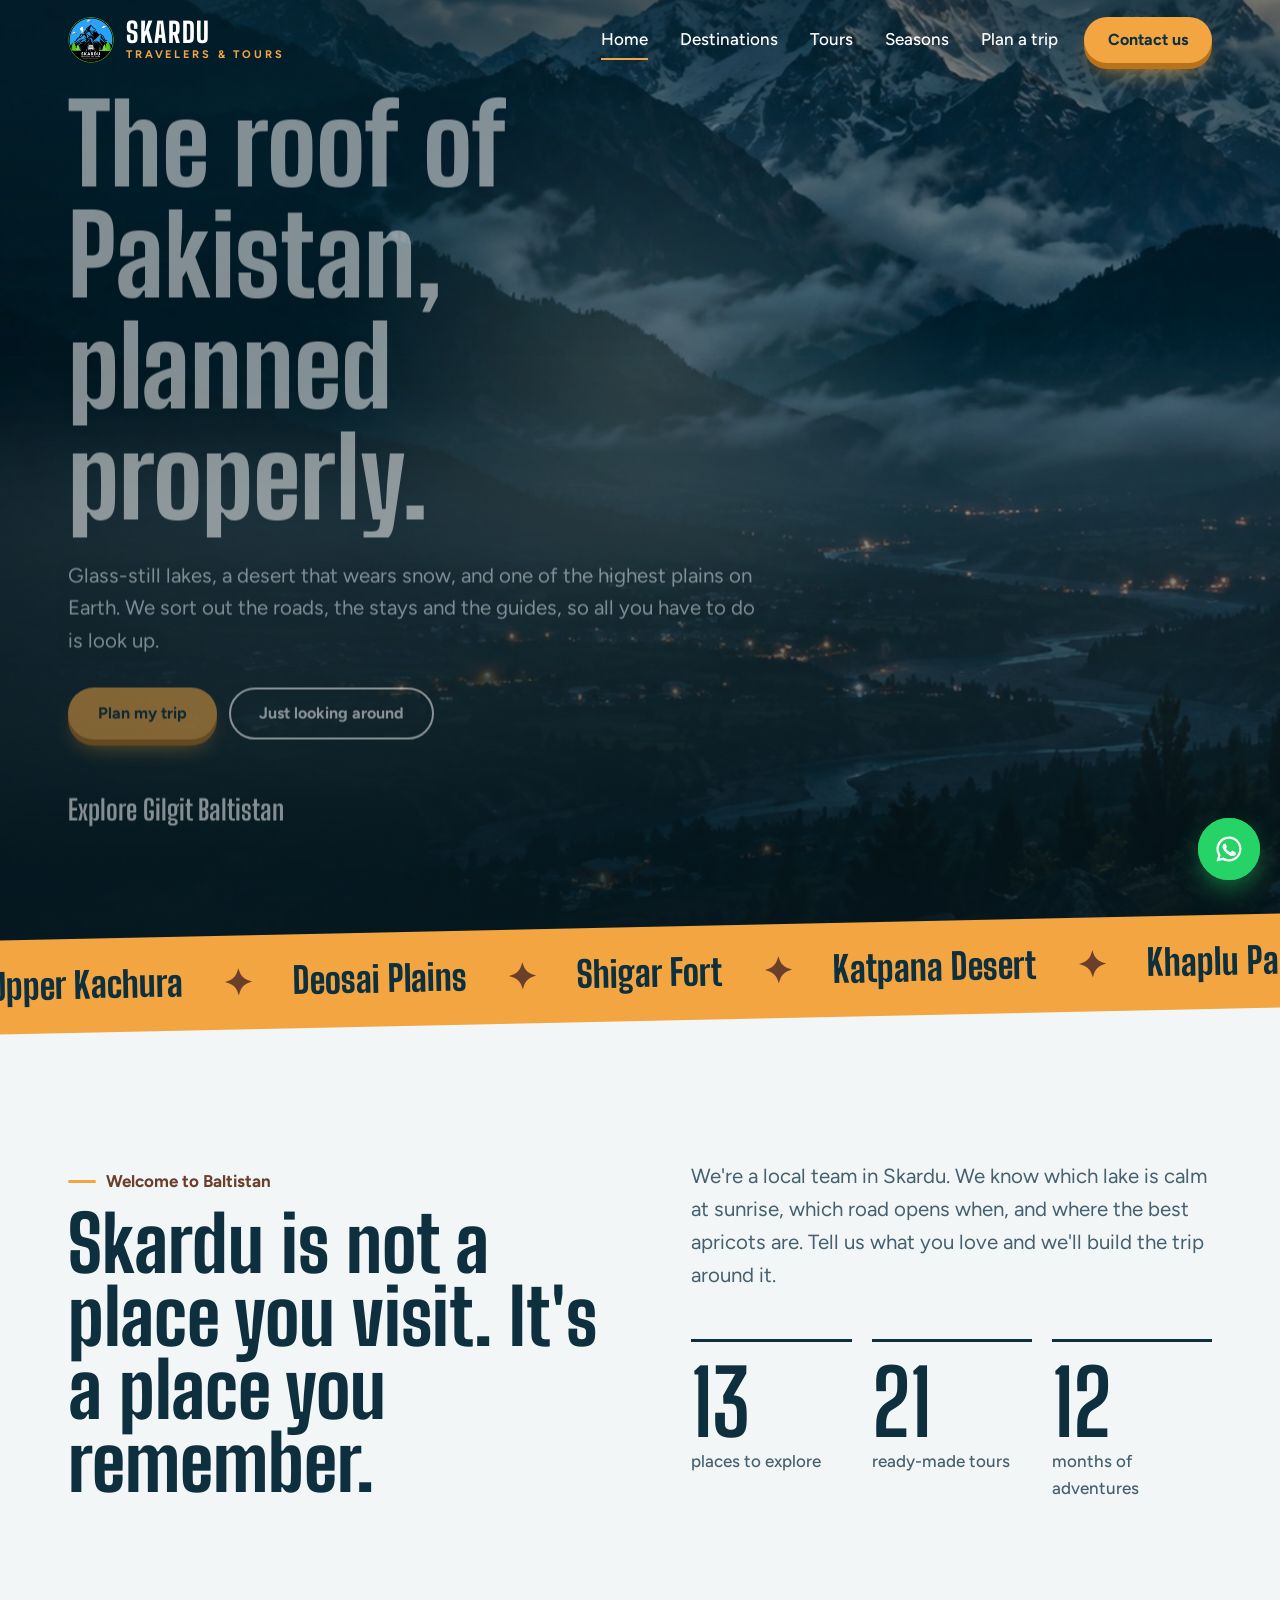
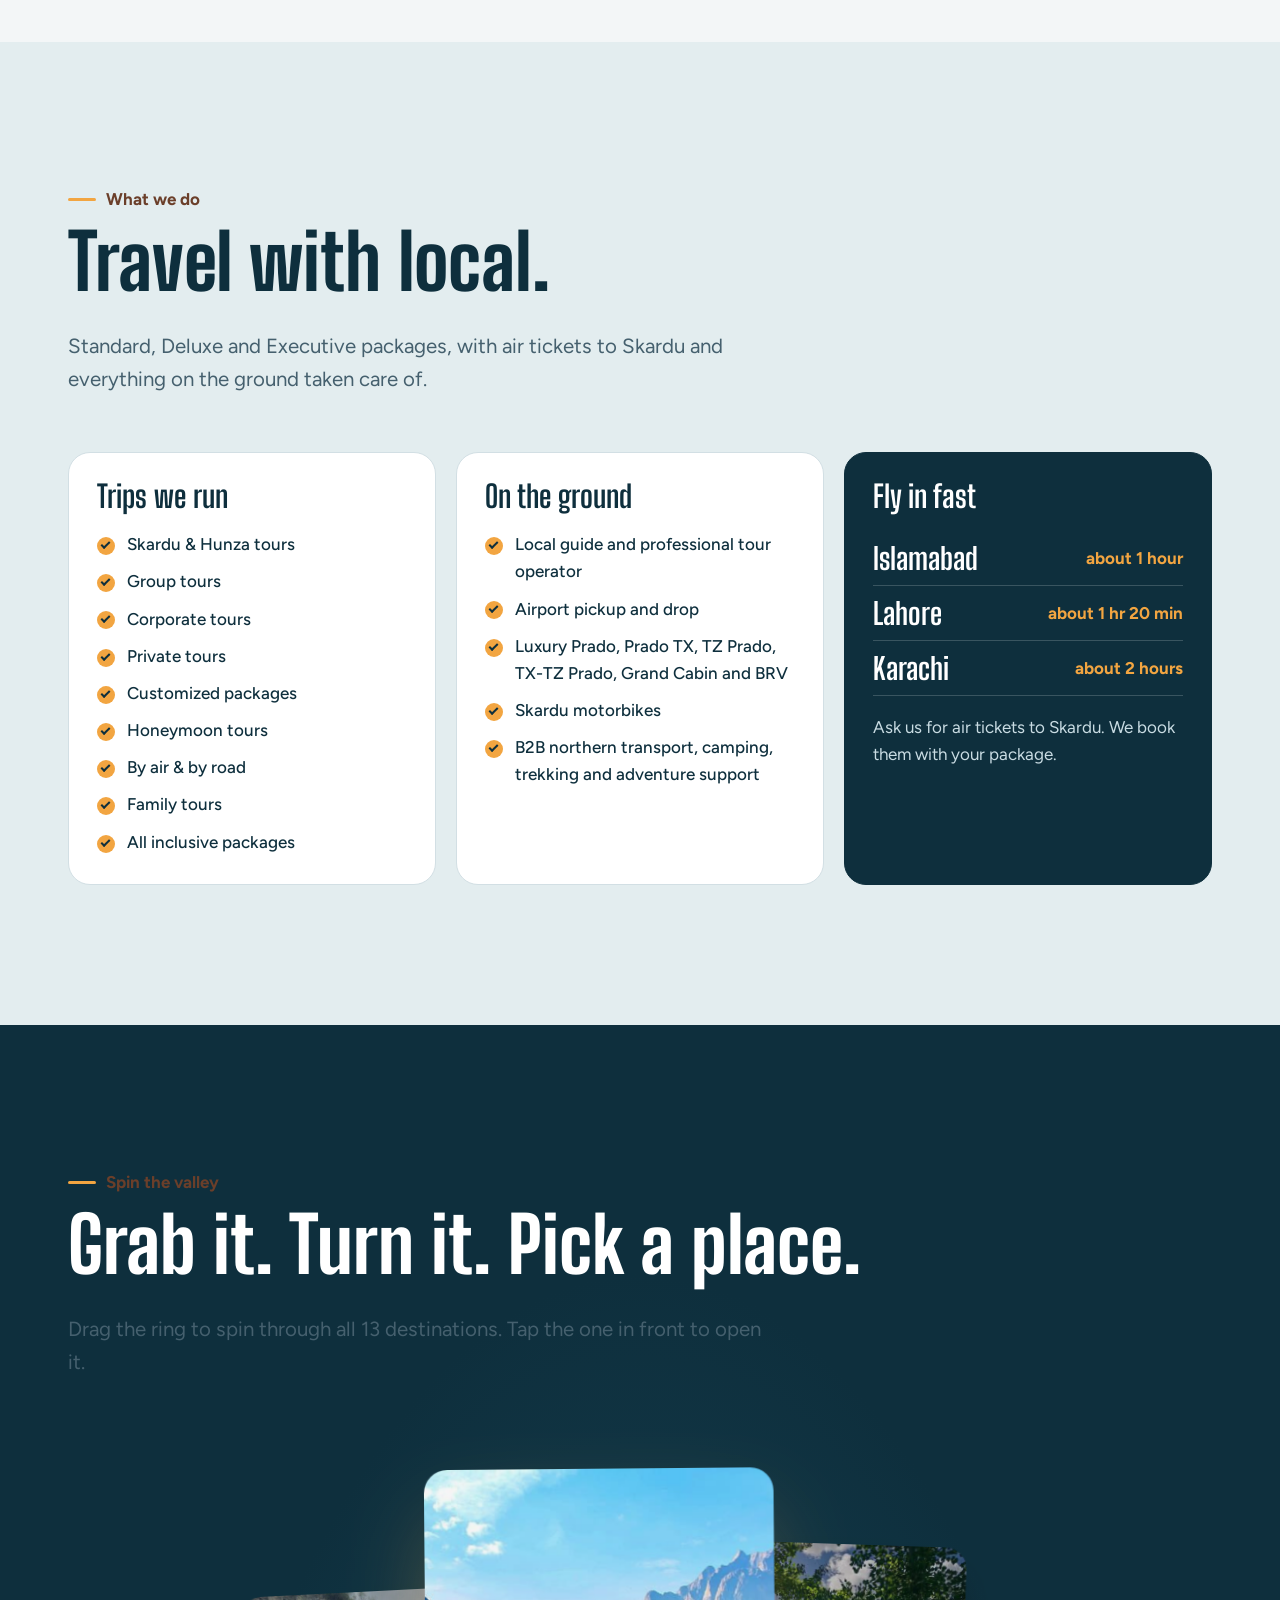
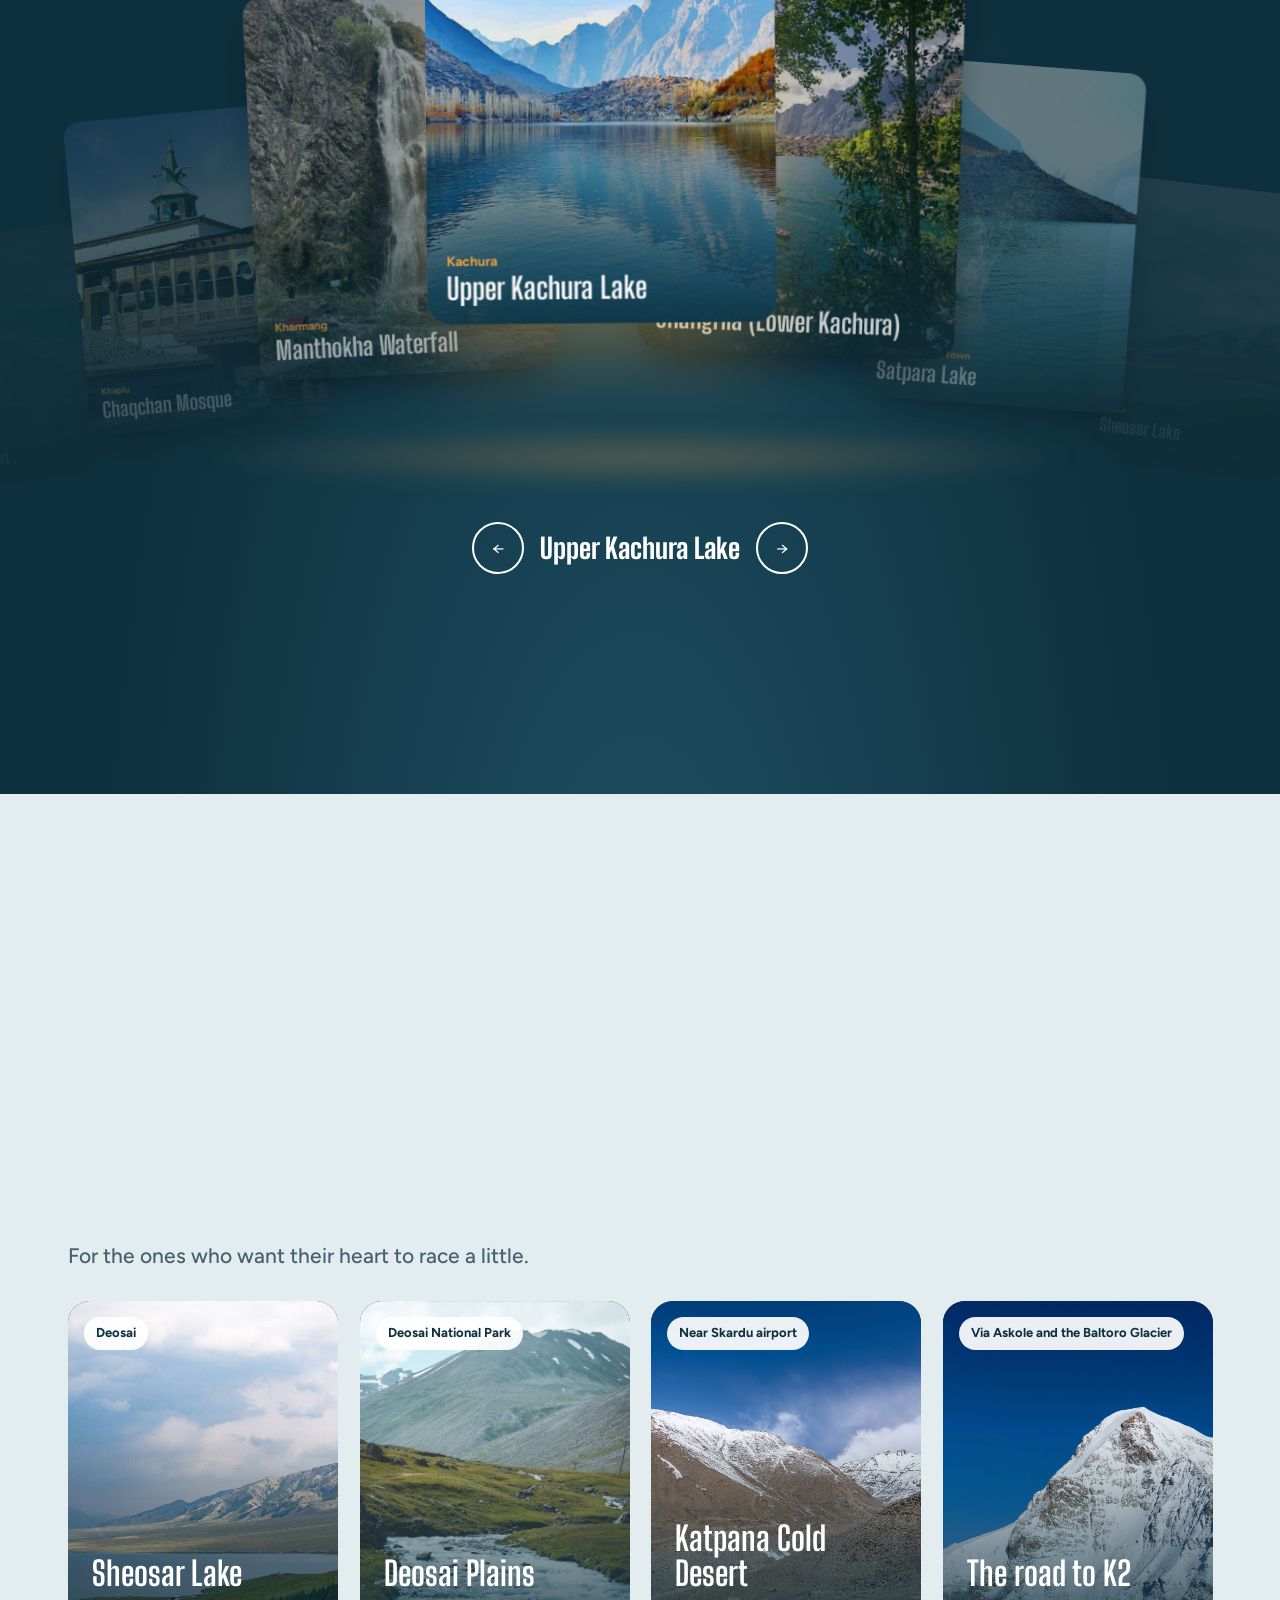
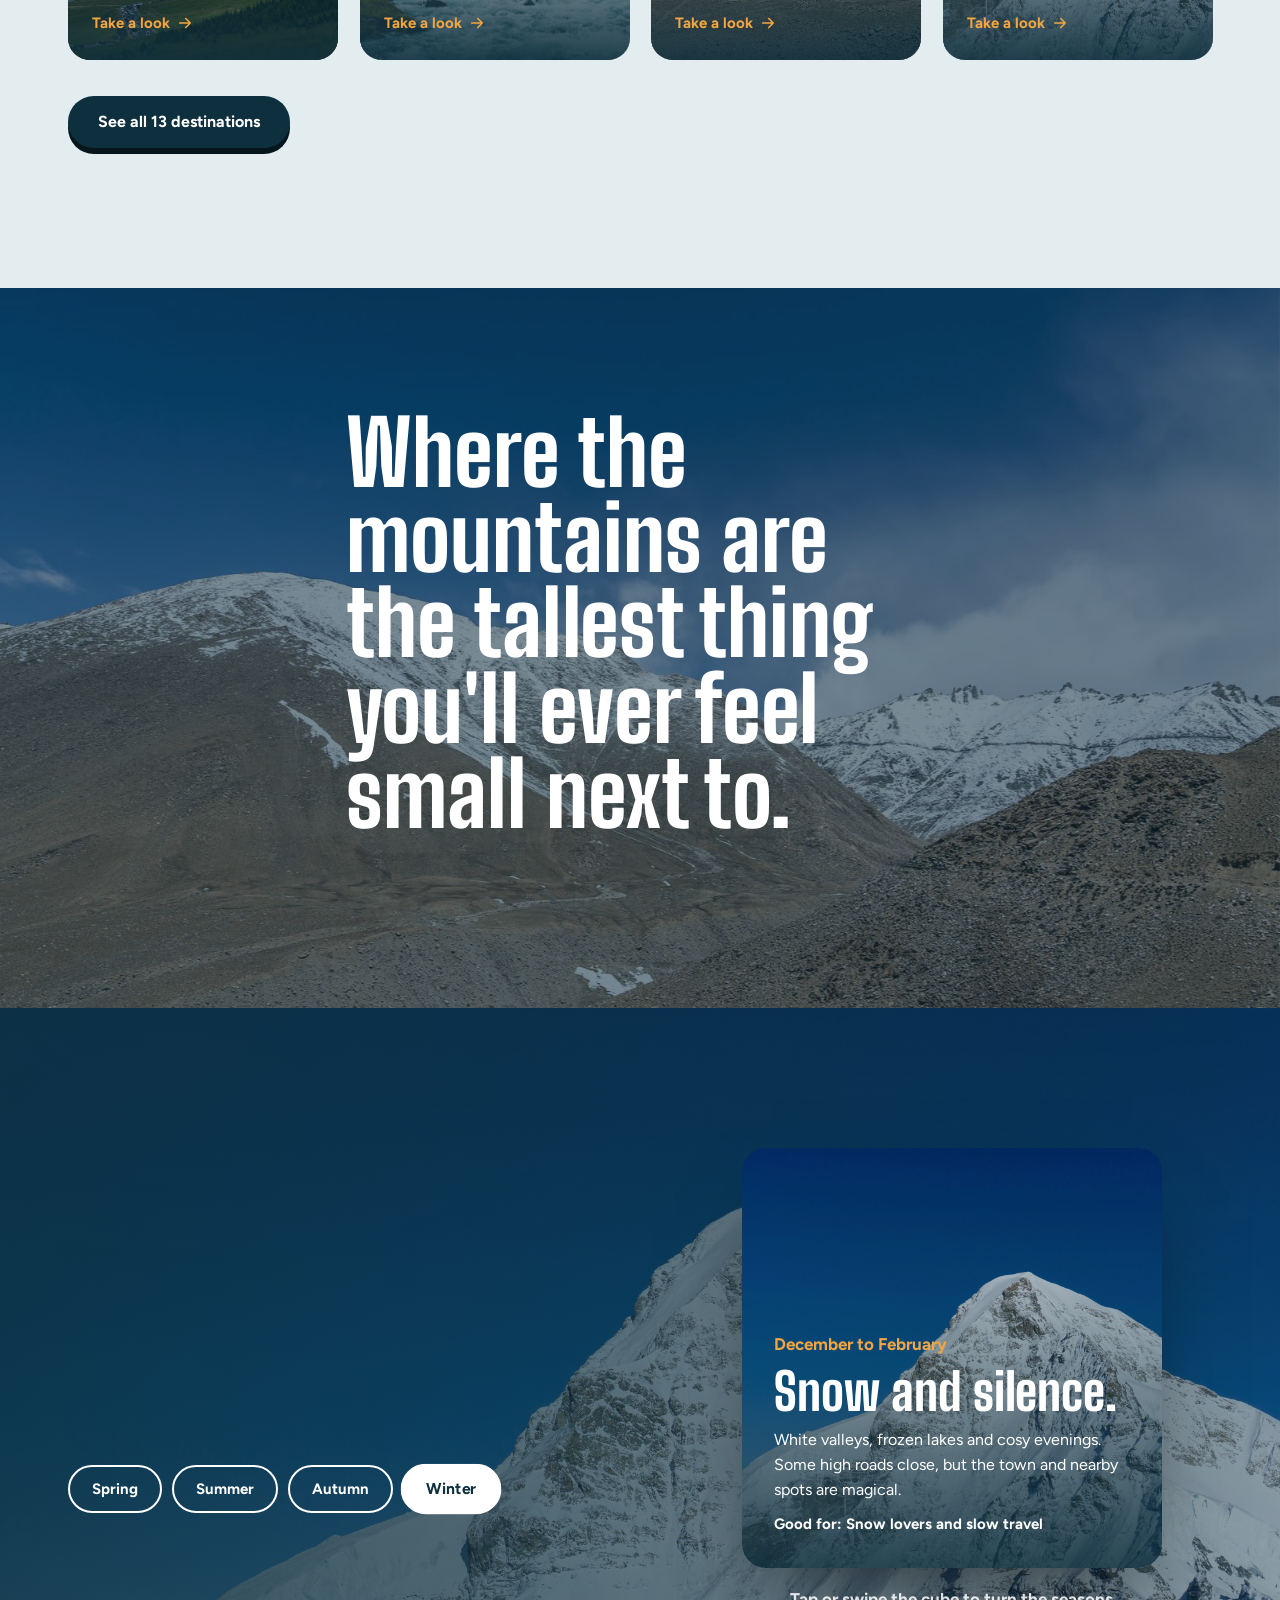
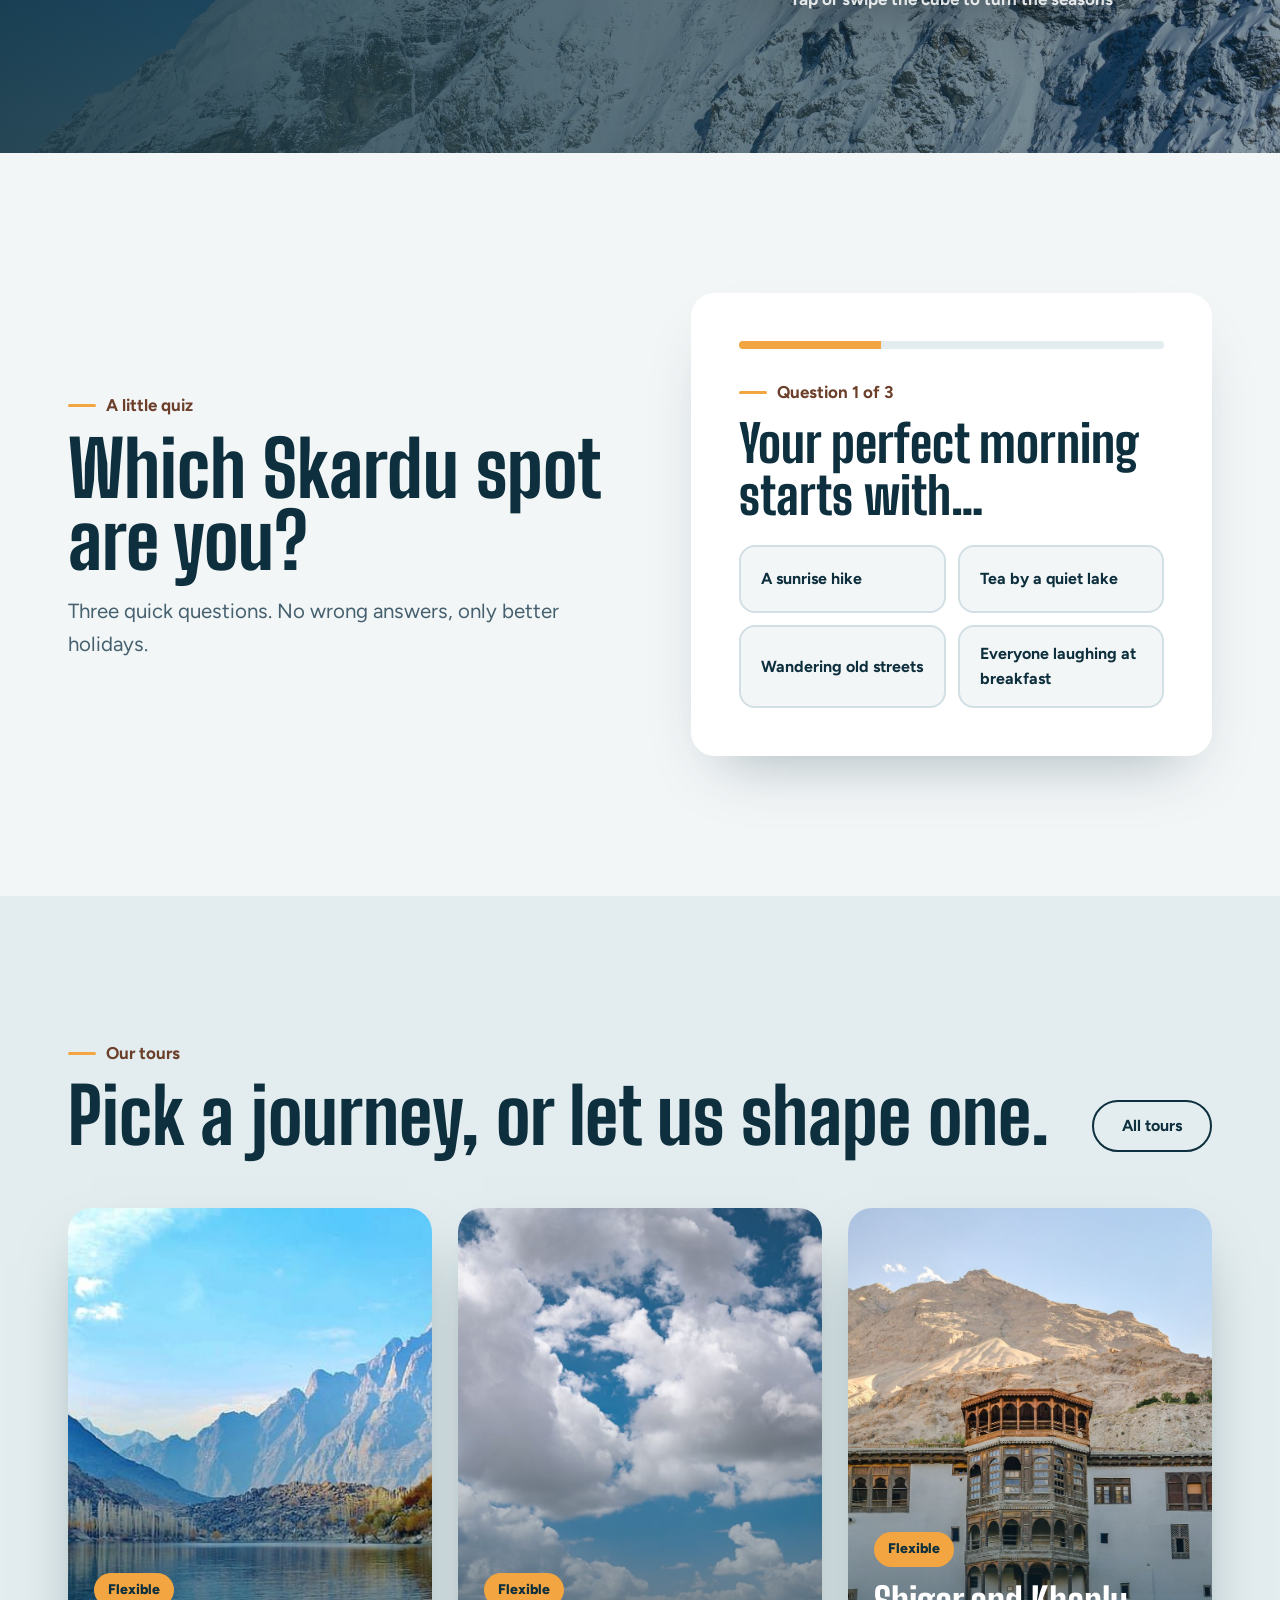
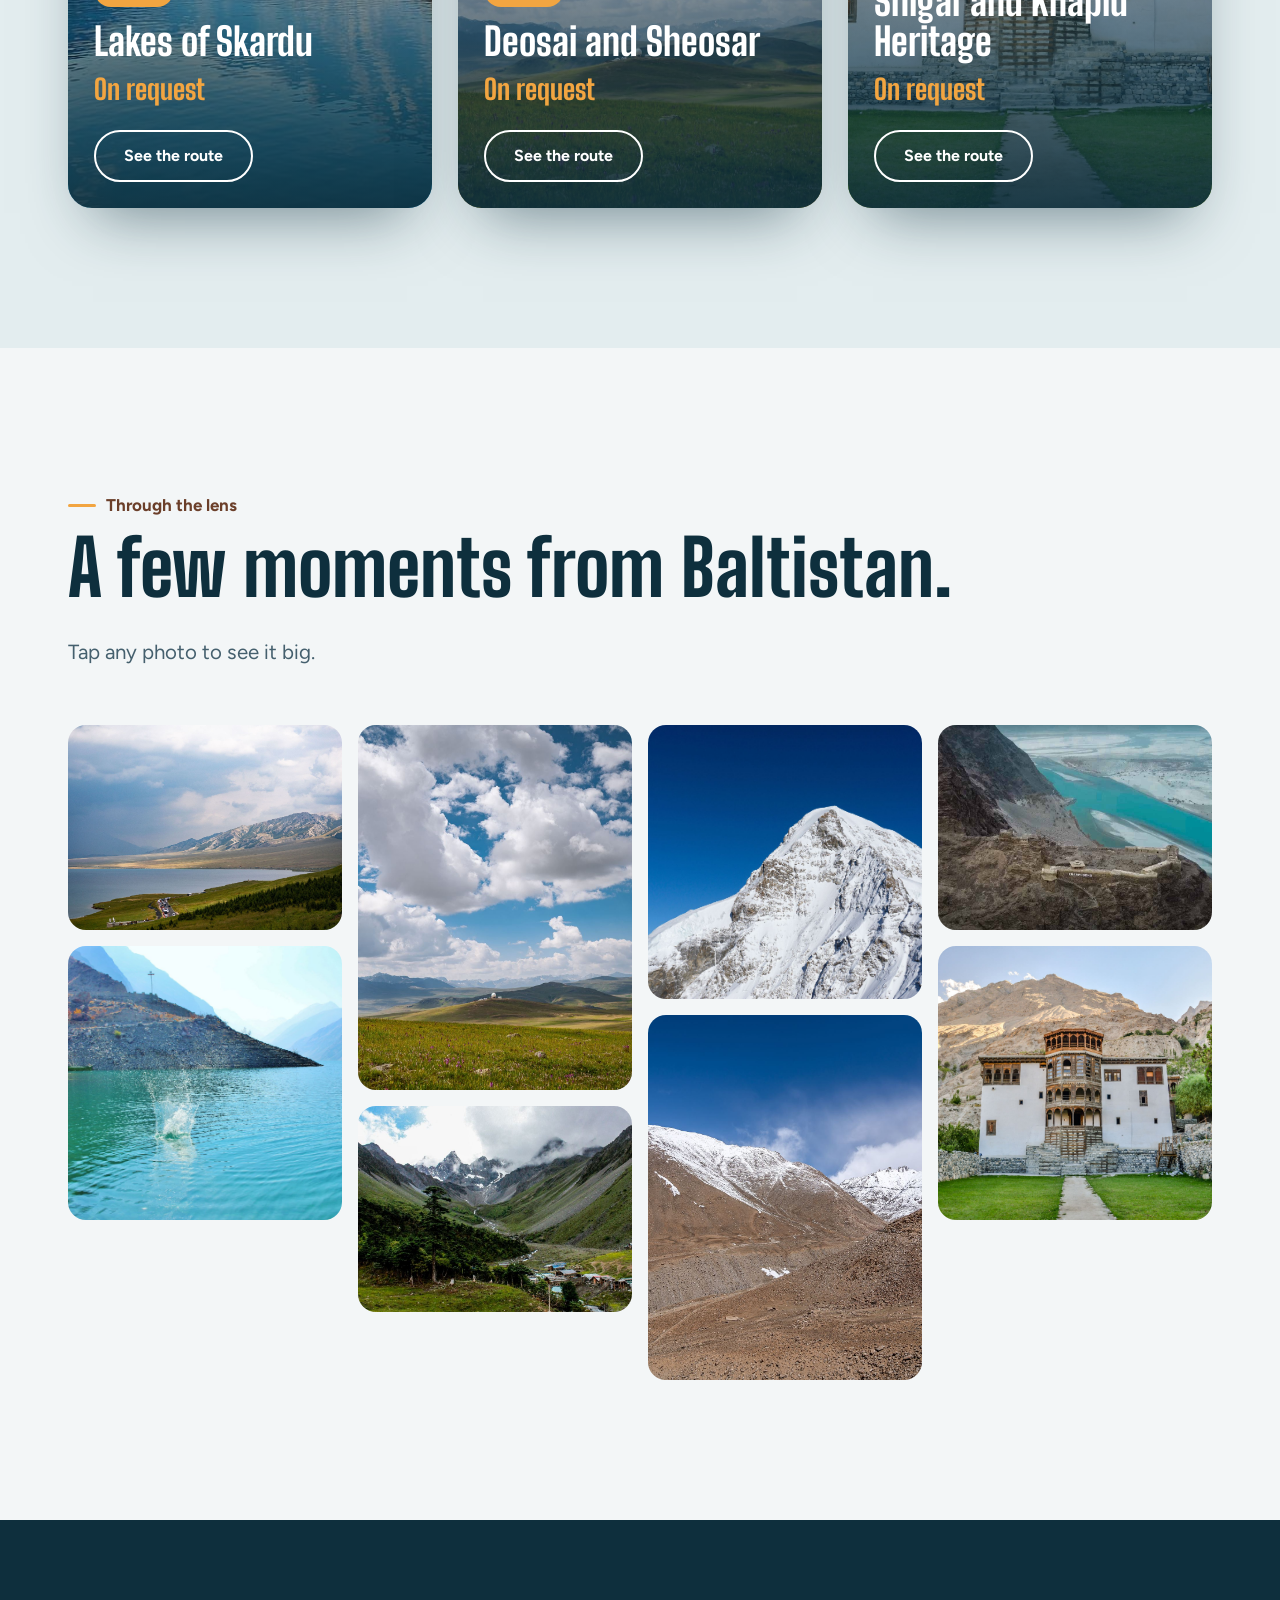
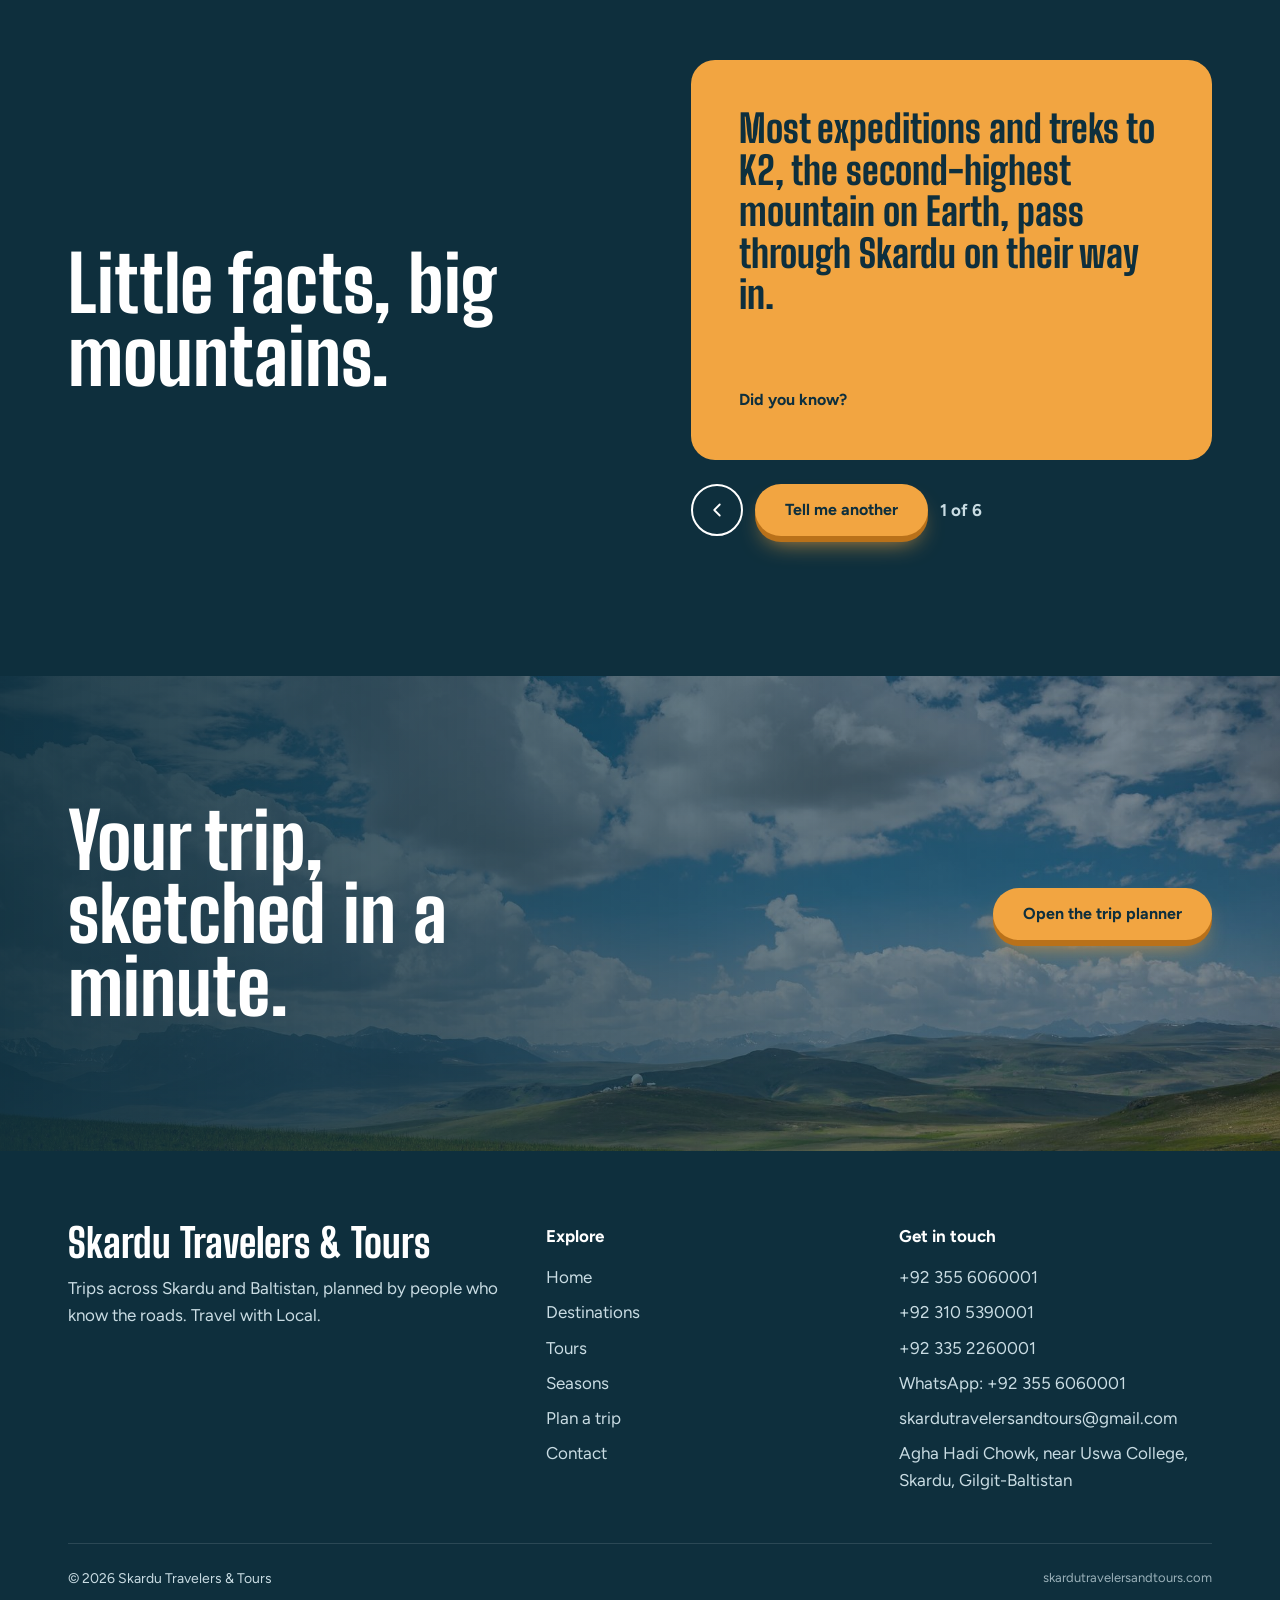
==== commit 2e8b2083: "Add 15 treks and cultural tours with prices and photos - Add treks (Gondogoro La, Laila Peak BC, Nan" ====
--- a/index.html
+++ b/index.html
@@ -55,7 +55,7 @@
 <p class="lead reveal right">We're a local team in Skardu. We know which lake is calm at sunrise, which road opens when, and where the best apricots are. Tell us what you love and we'll build the trip around it.</p>
 <div class="counters">
 <div class="counter reveal" style="--d:0ms"><b data-count="13">13</b><span>places to explore</span></div>
-<div class="counter reveal" style="--d:120ms"><b data-count="6">6</b><span>ready-made tours</span></div>
+<div class="counter reveal" style="--d:120ms"><b data-count="21">21</b><span>ready-made tours</span></div>
 <div class="counter reveal" style="--d:240ms"><b data-count="12">12</b><span>months of adventures</span></div>
 </div>
 </div>
--- a/css/style.css
+++ b/css/style.css
@@ -487,6 +487,7 @@
 .tour3d .back { overflow-y: auto; padding: 26px; gap: 12px; }
 .tour3d .back h3 { font-size: 30px; }
 .tour3d .back .tour-price { font-size: 26px; }
+.tour3d .was { font-size: .6em; font-weight: 500; opacity: .65; margin-right: 6px; }
 .tour3d .back p { font-size: 16px; }
 
 
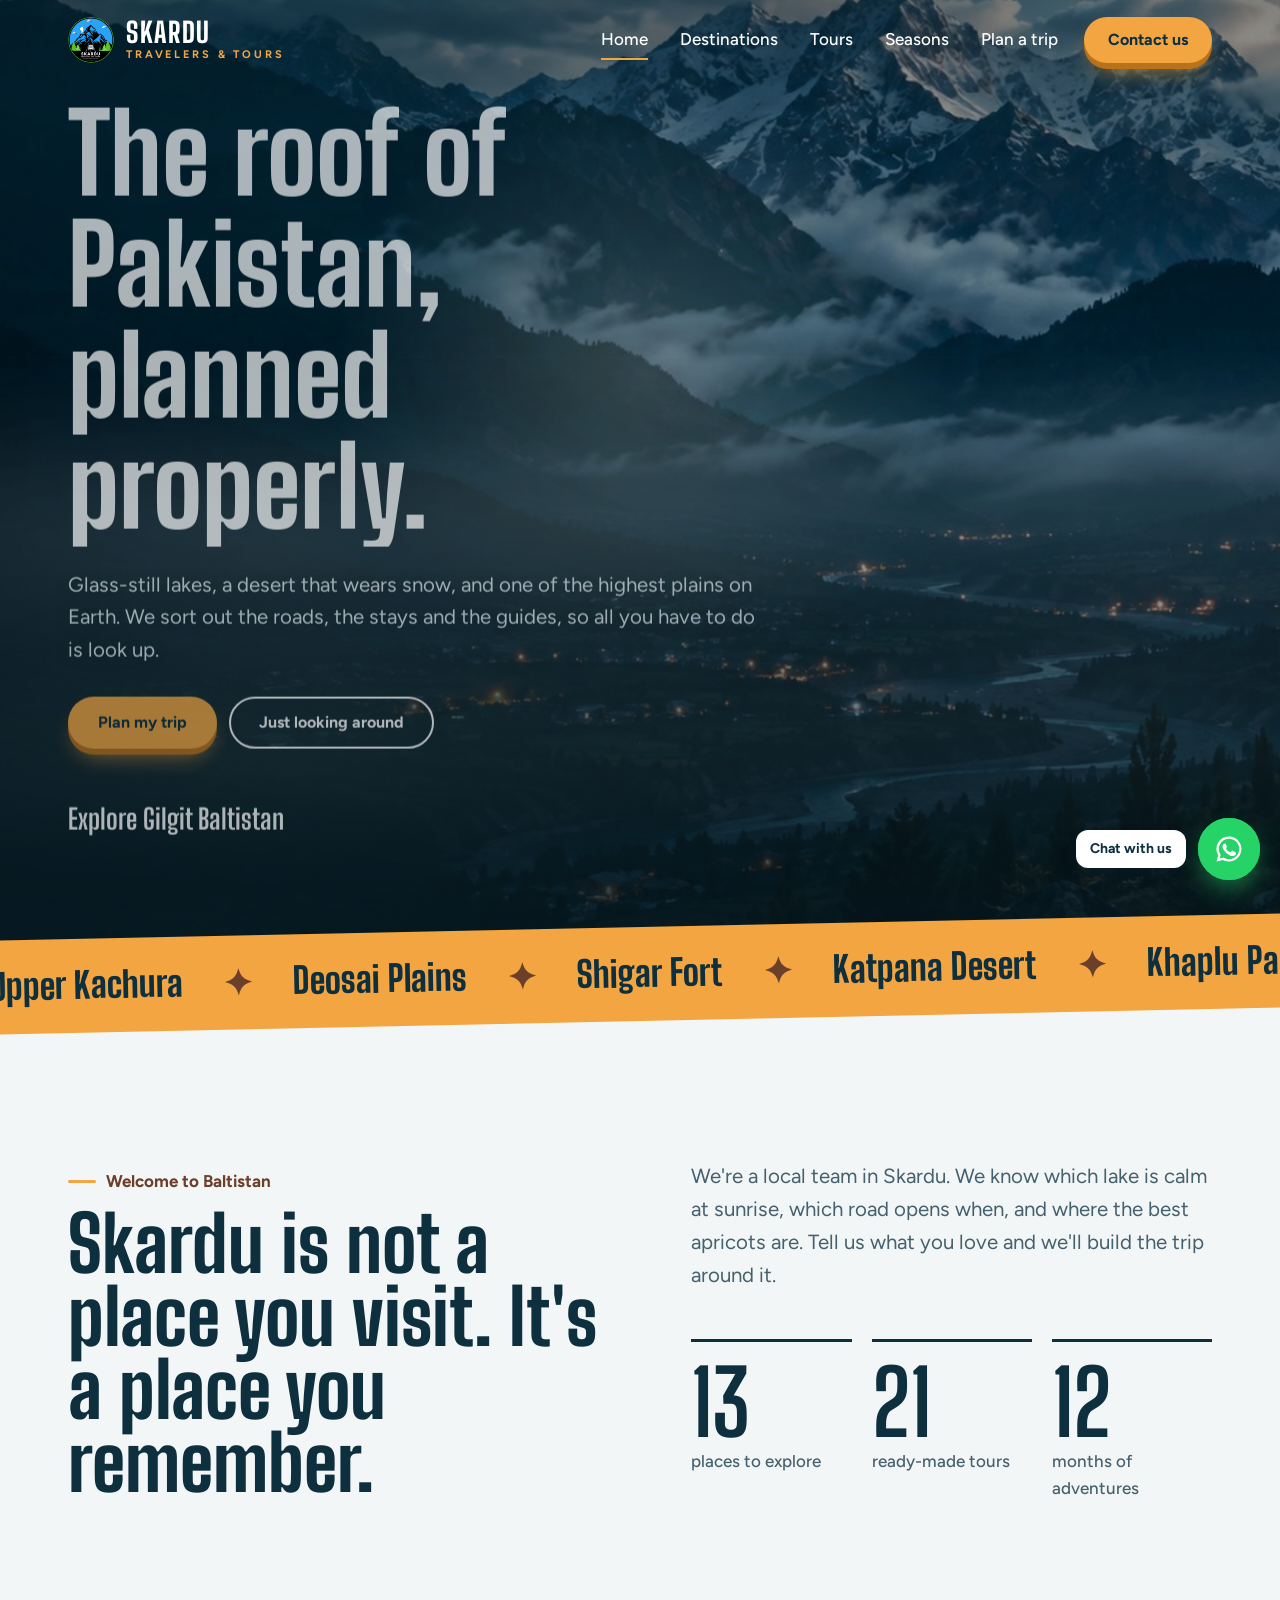
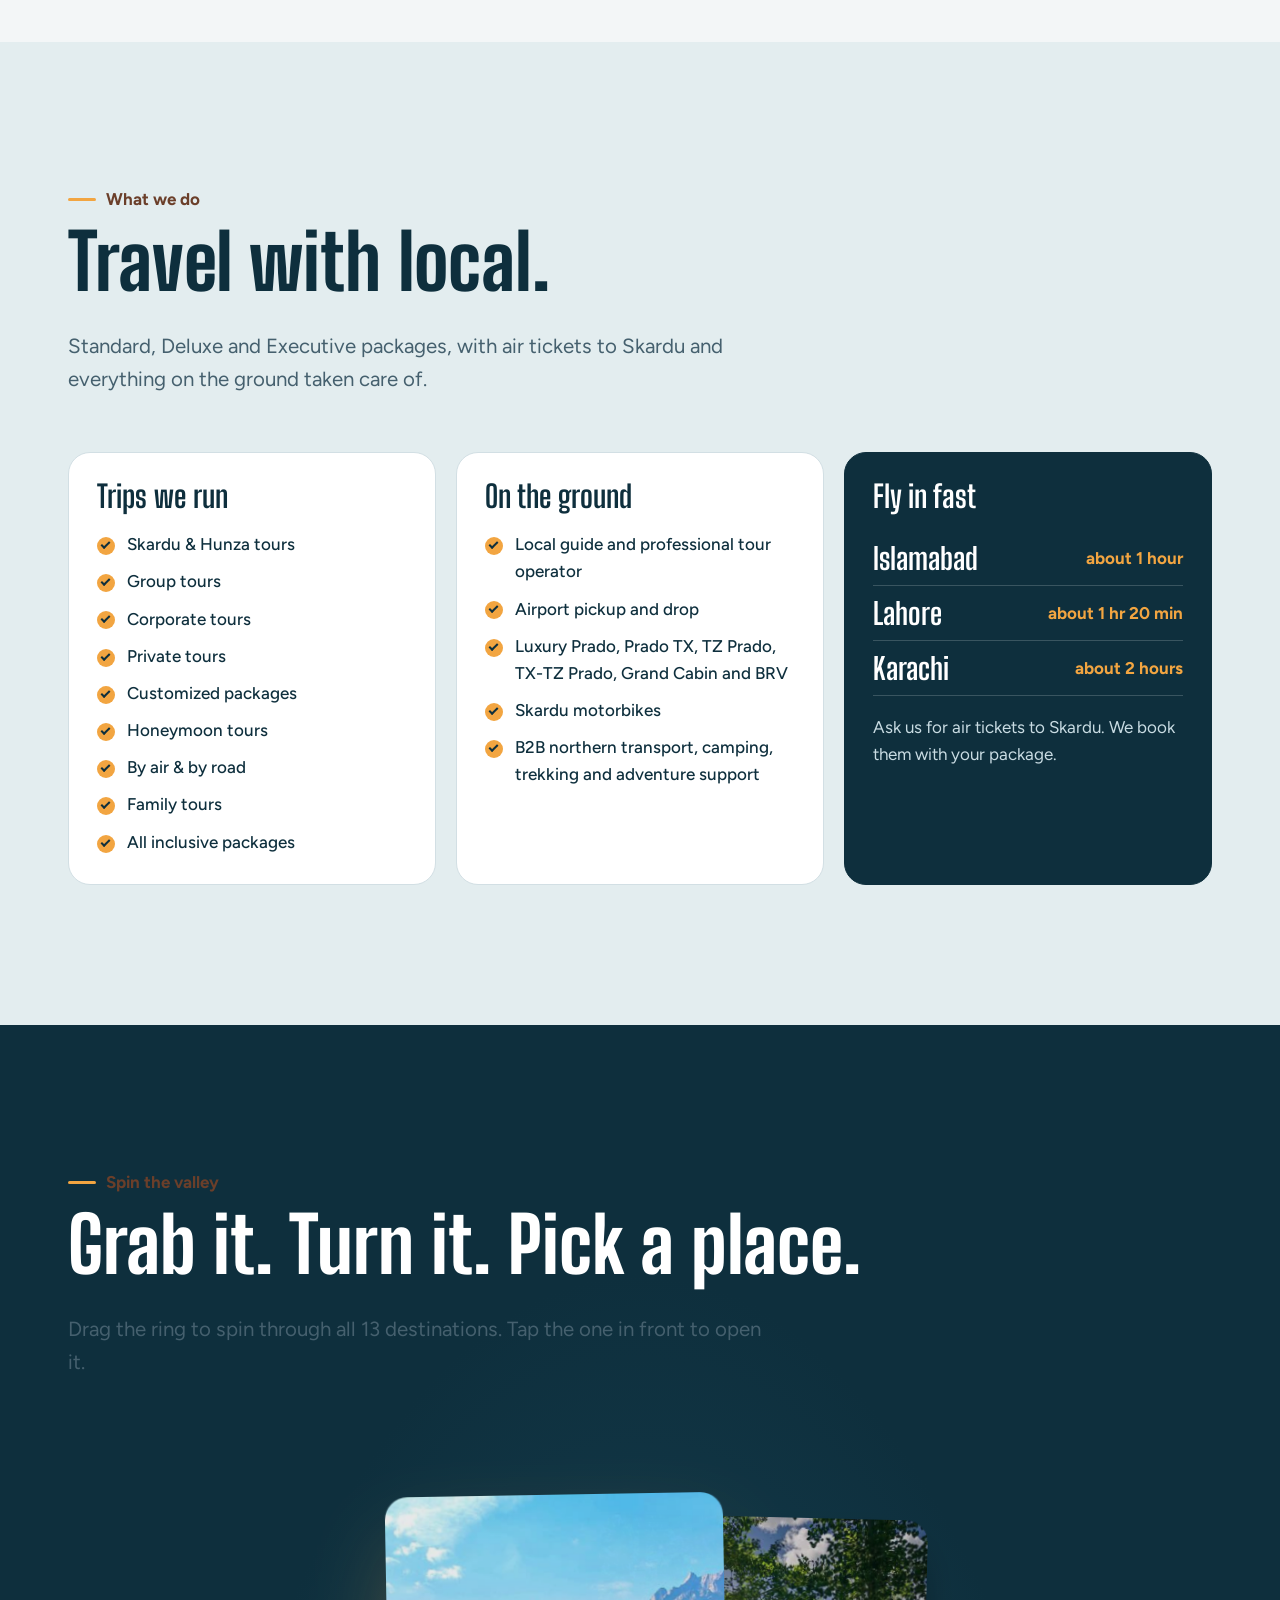
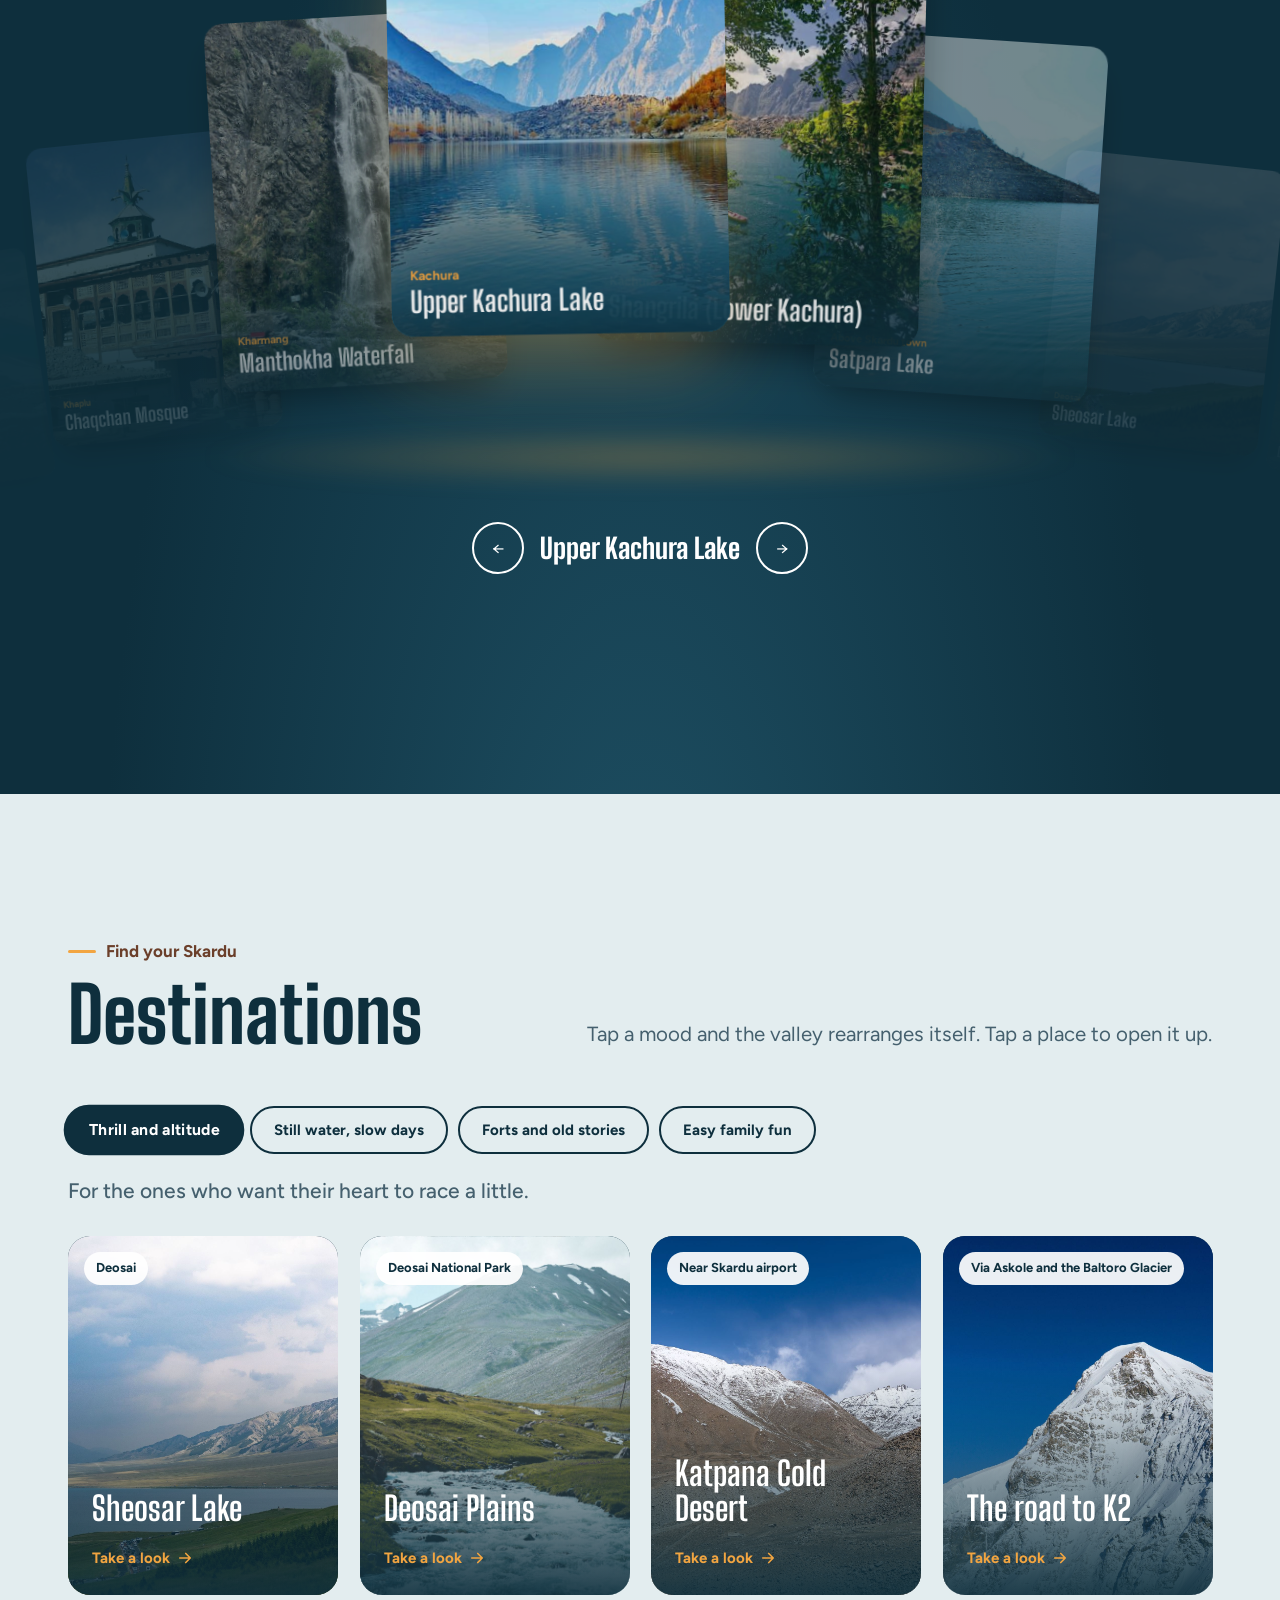
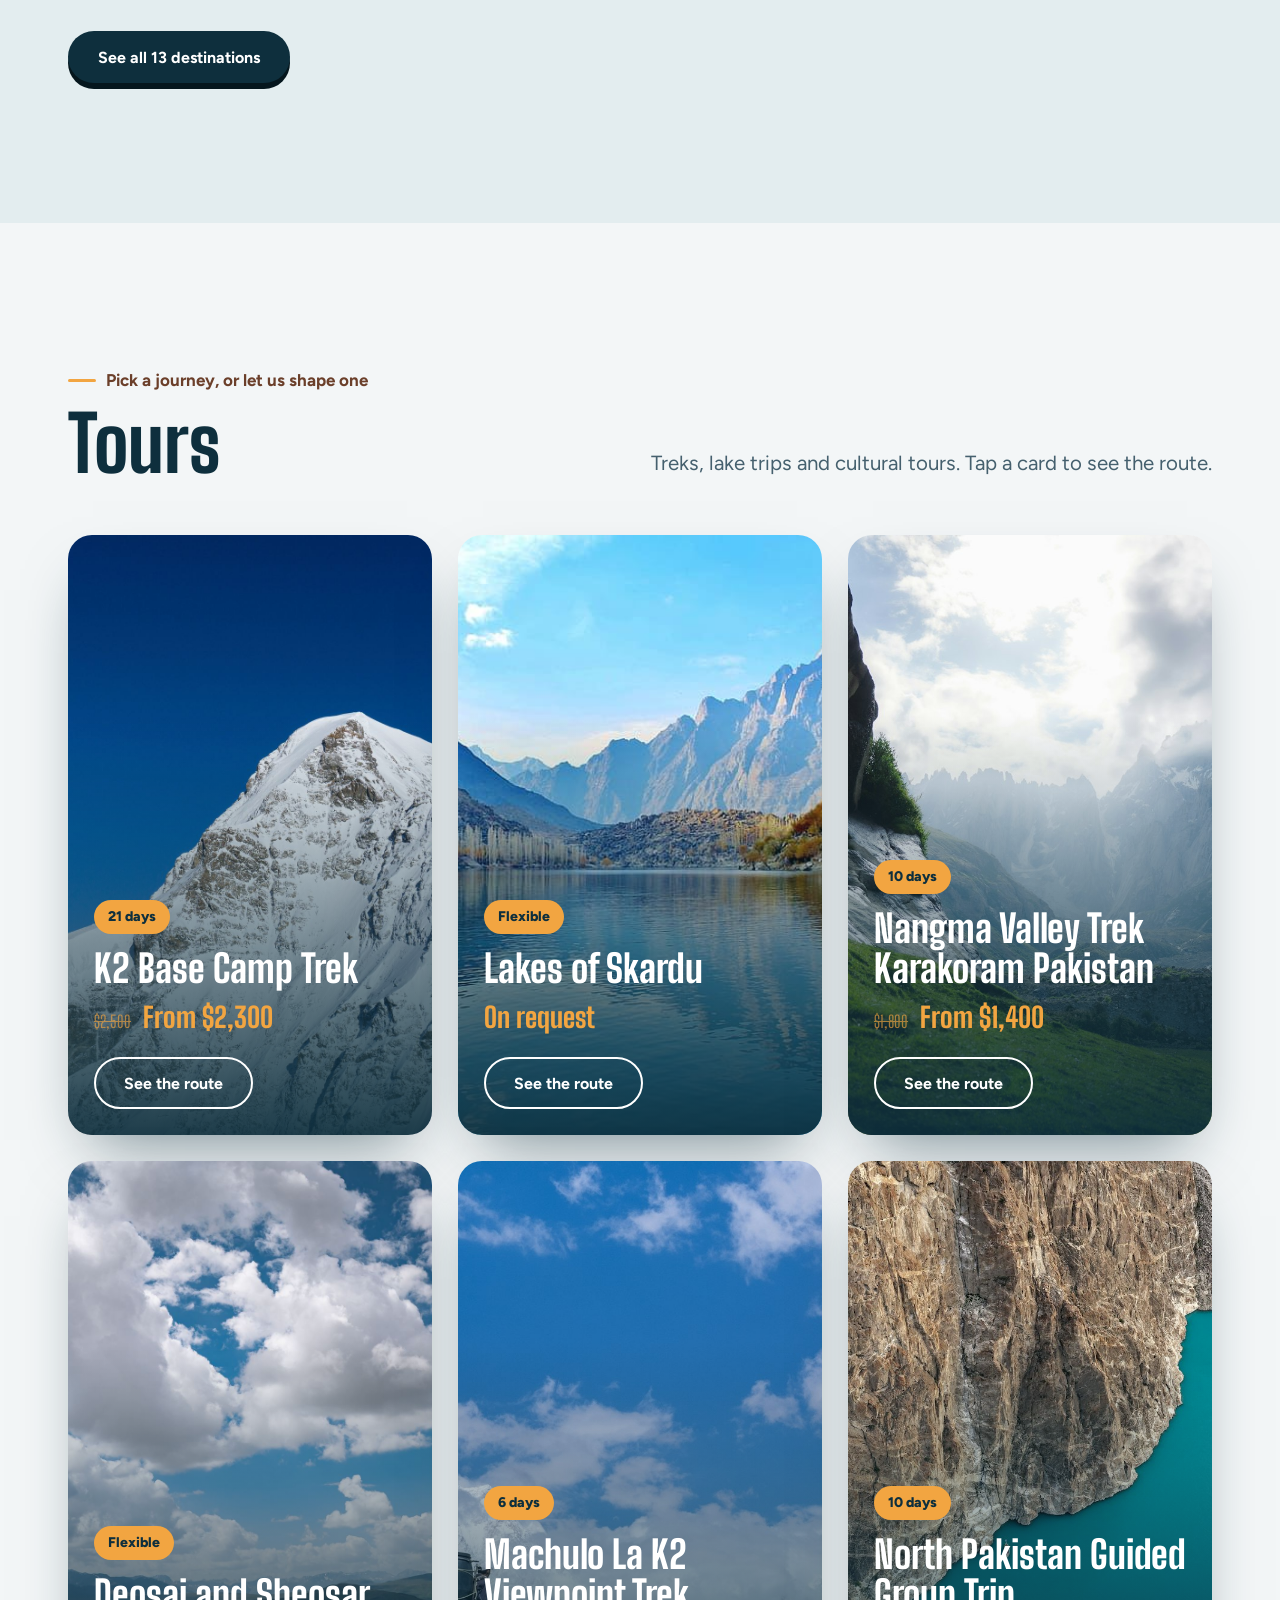
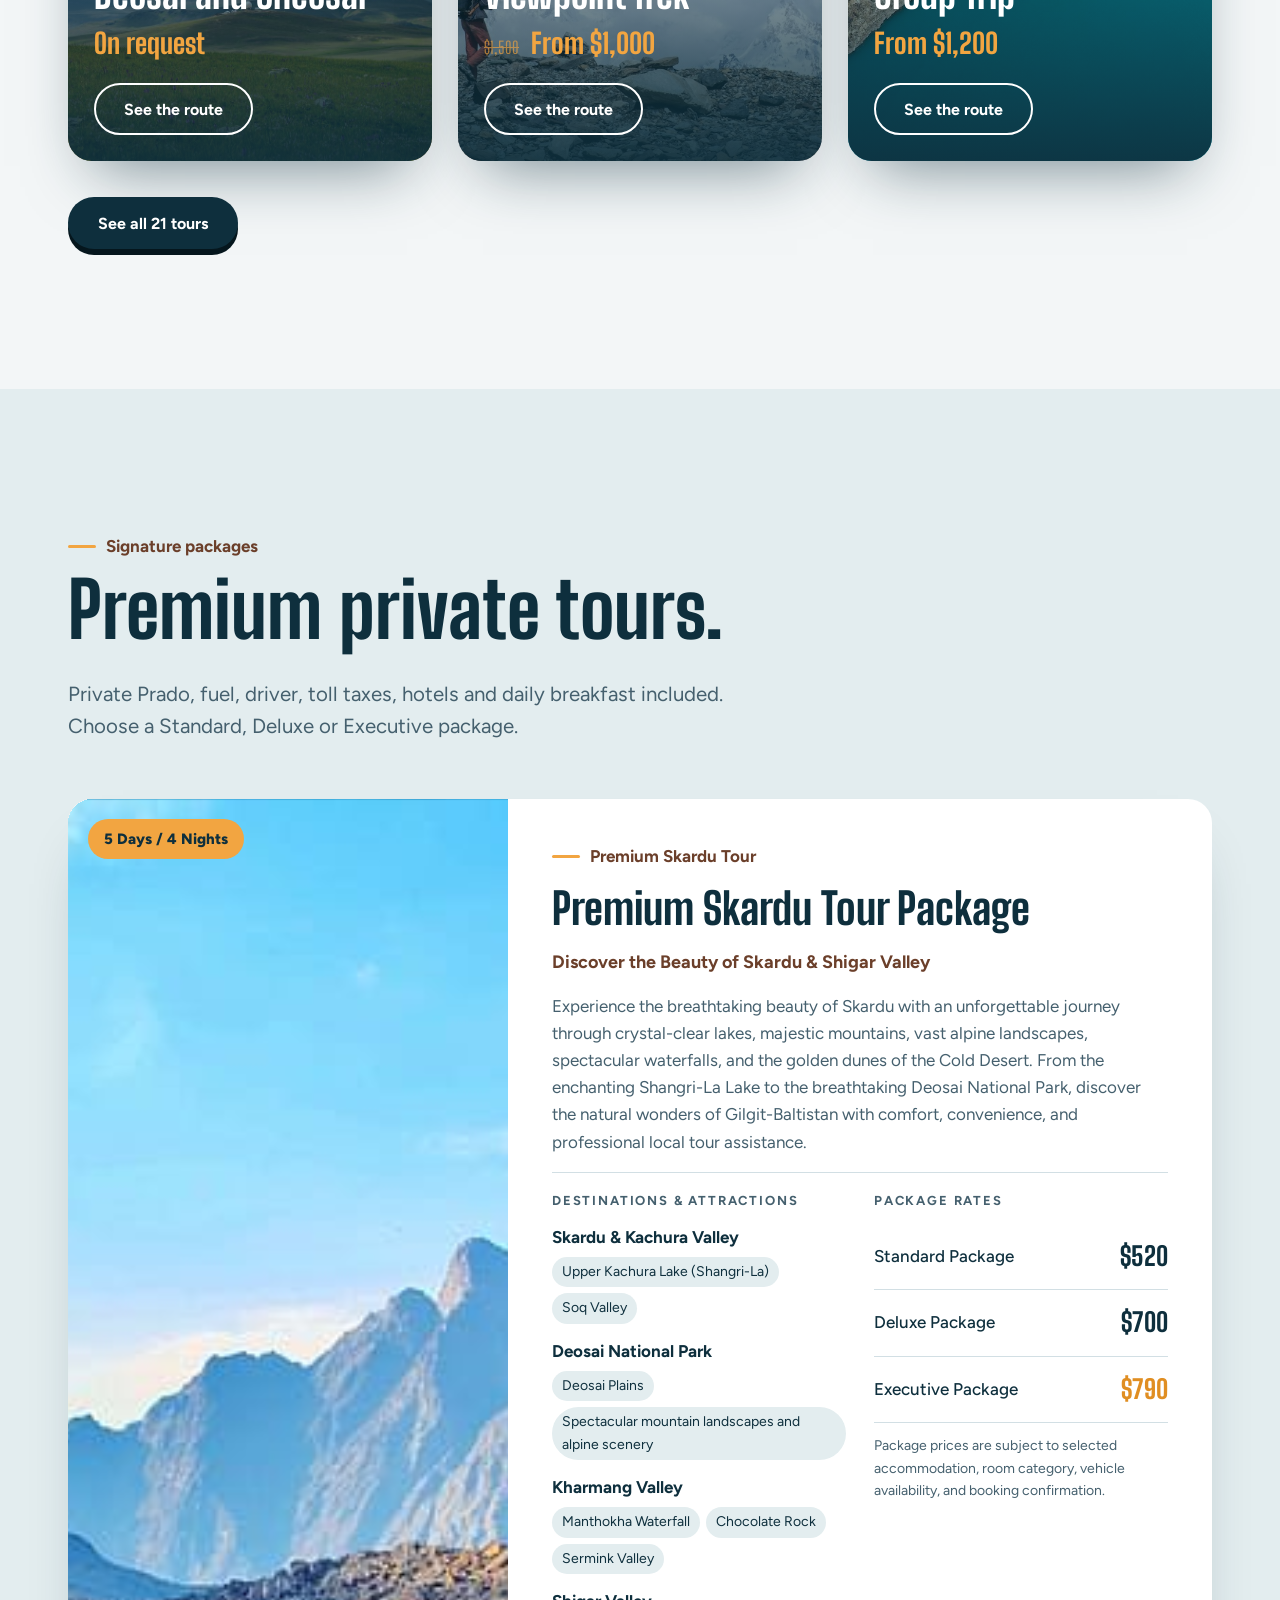
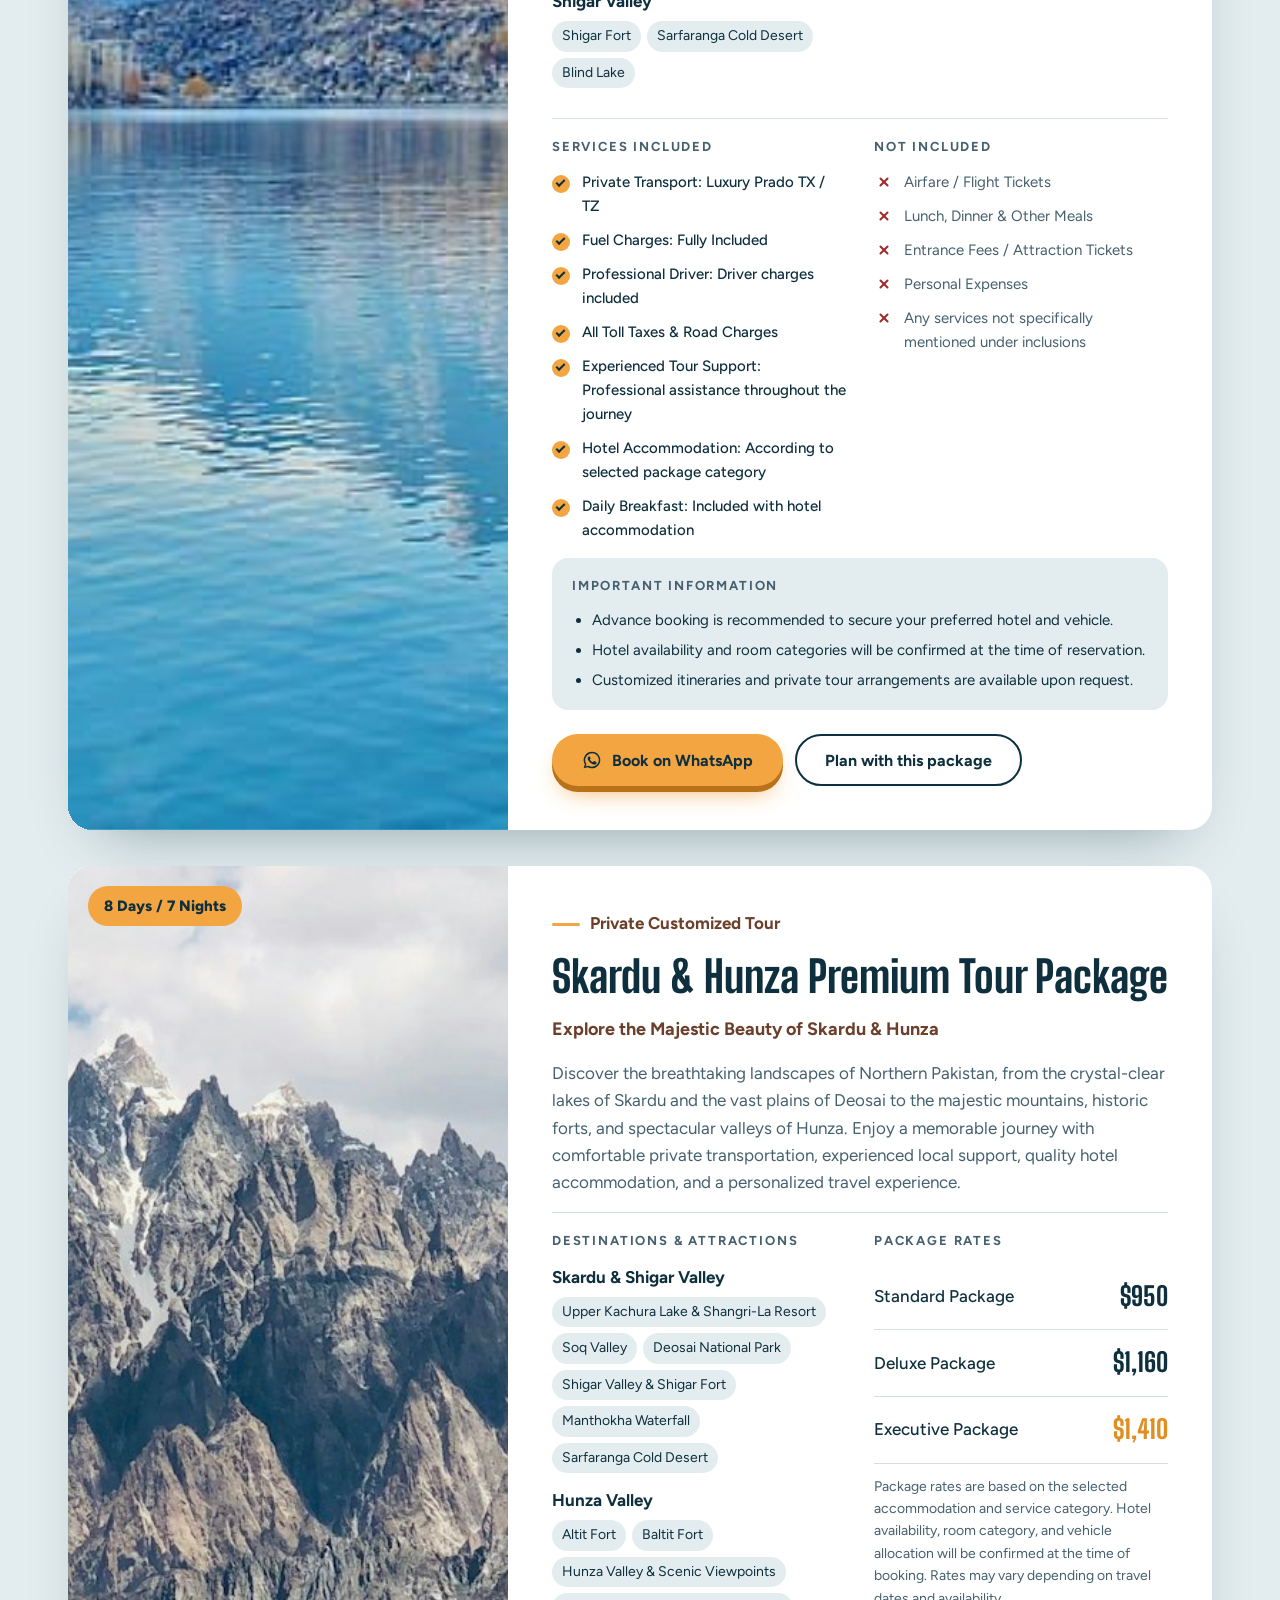
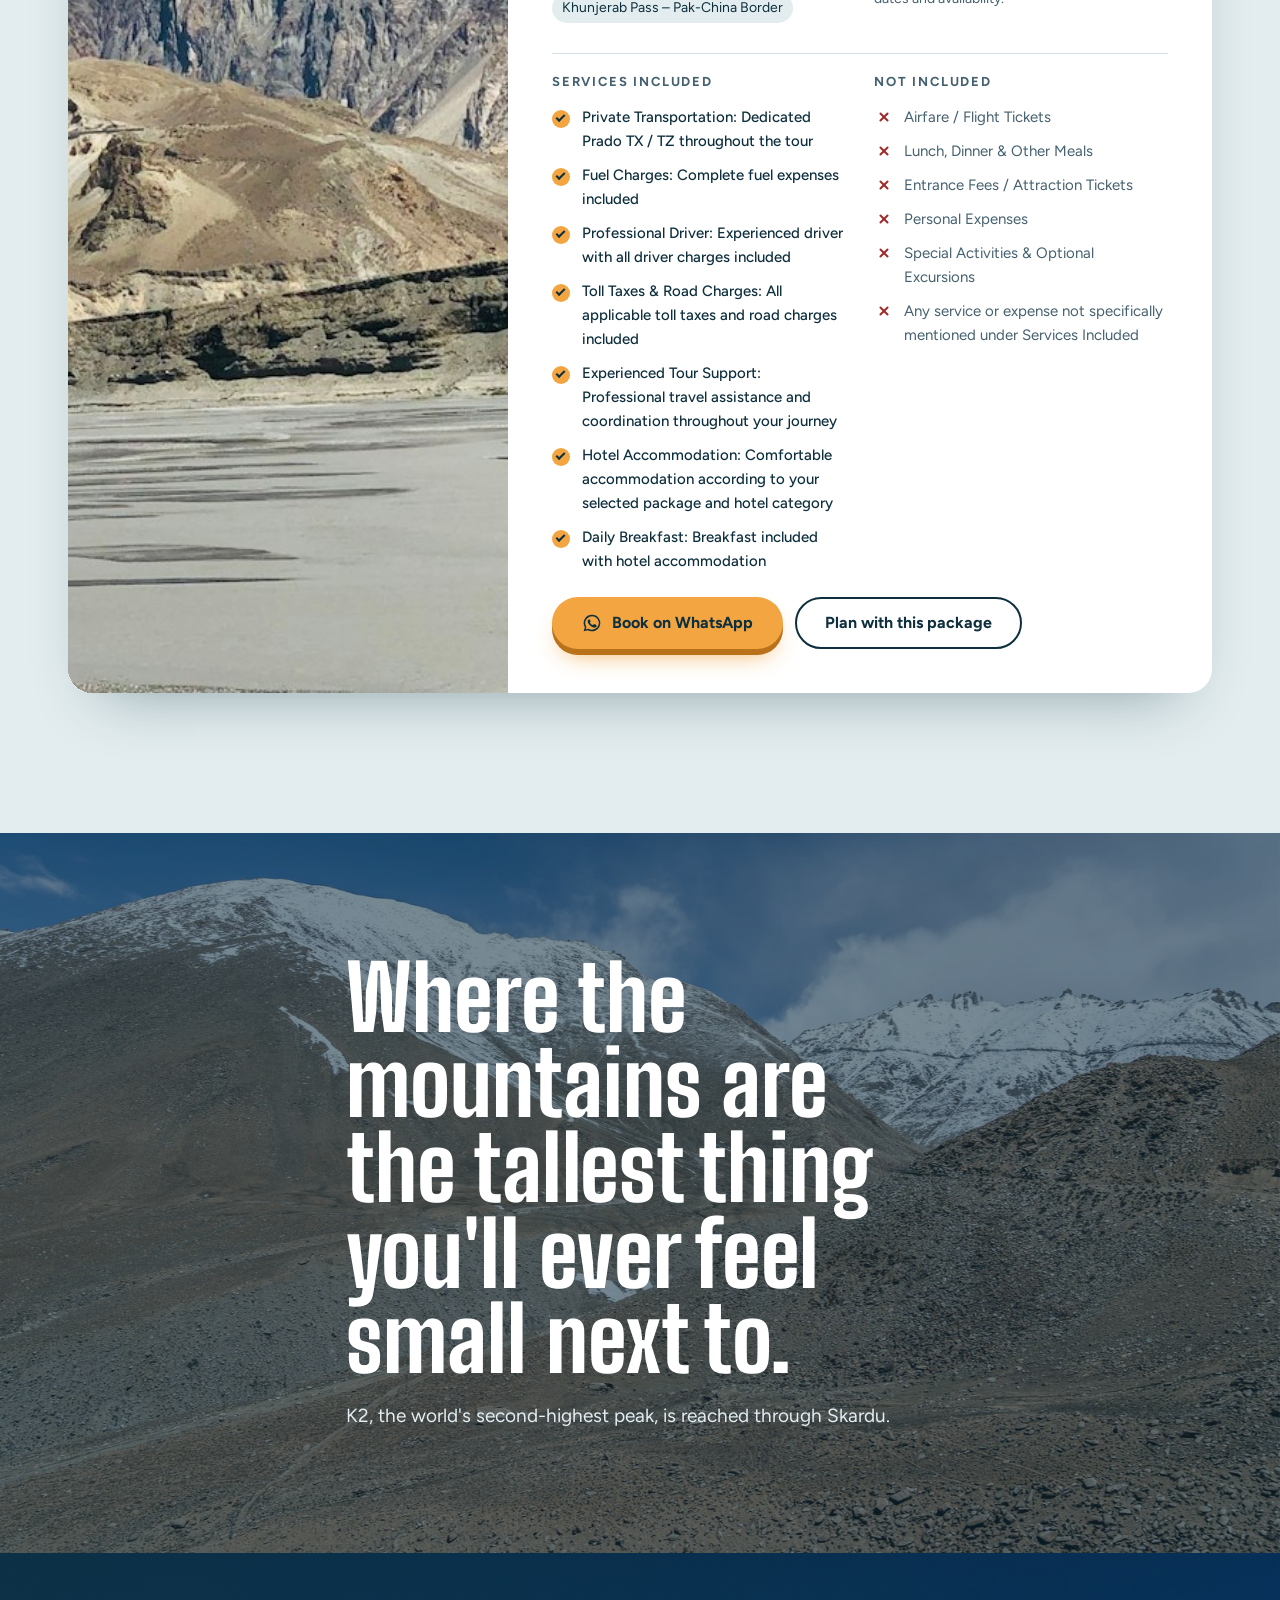
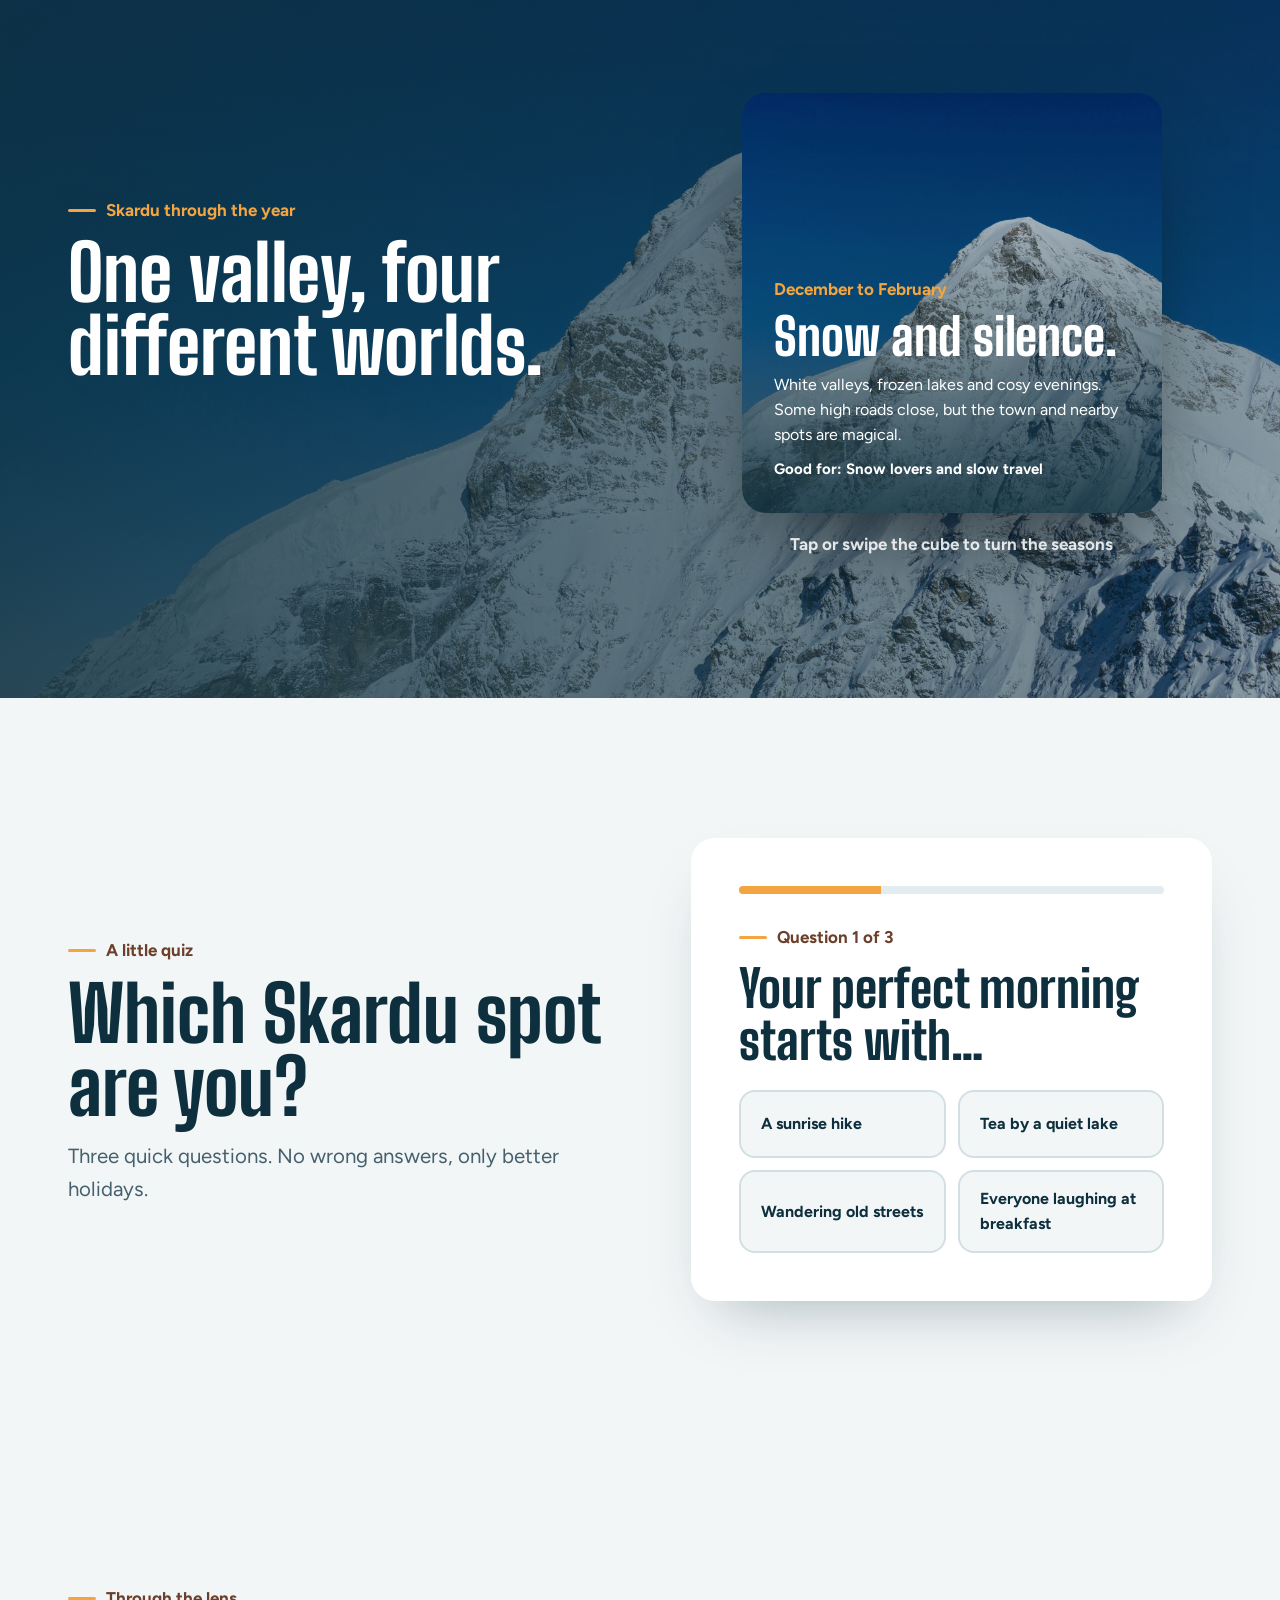
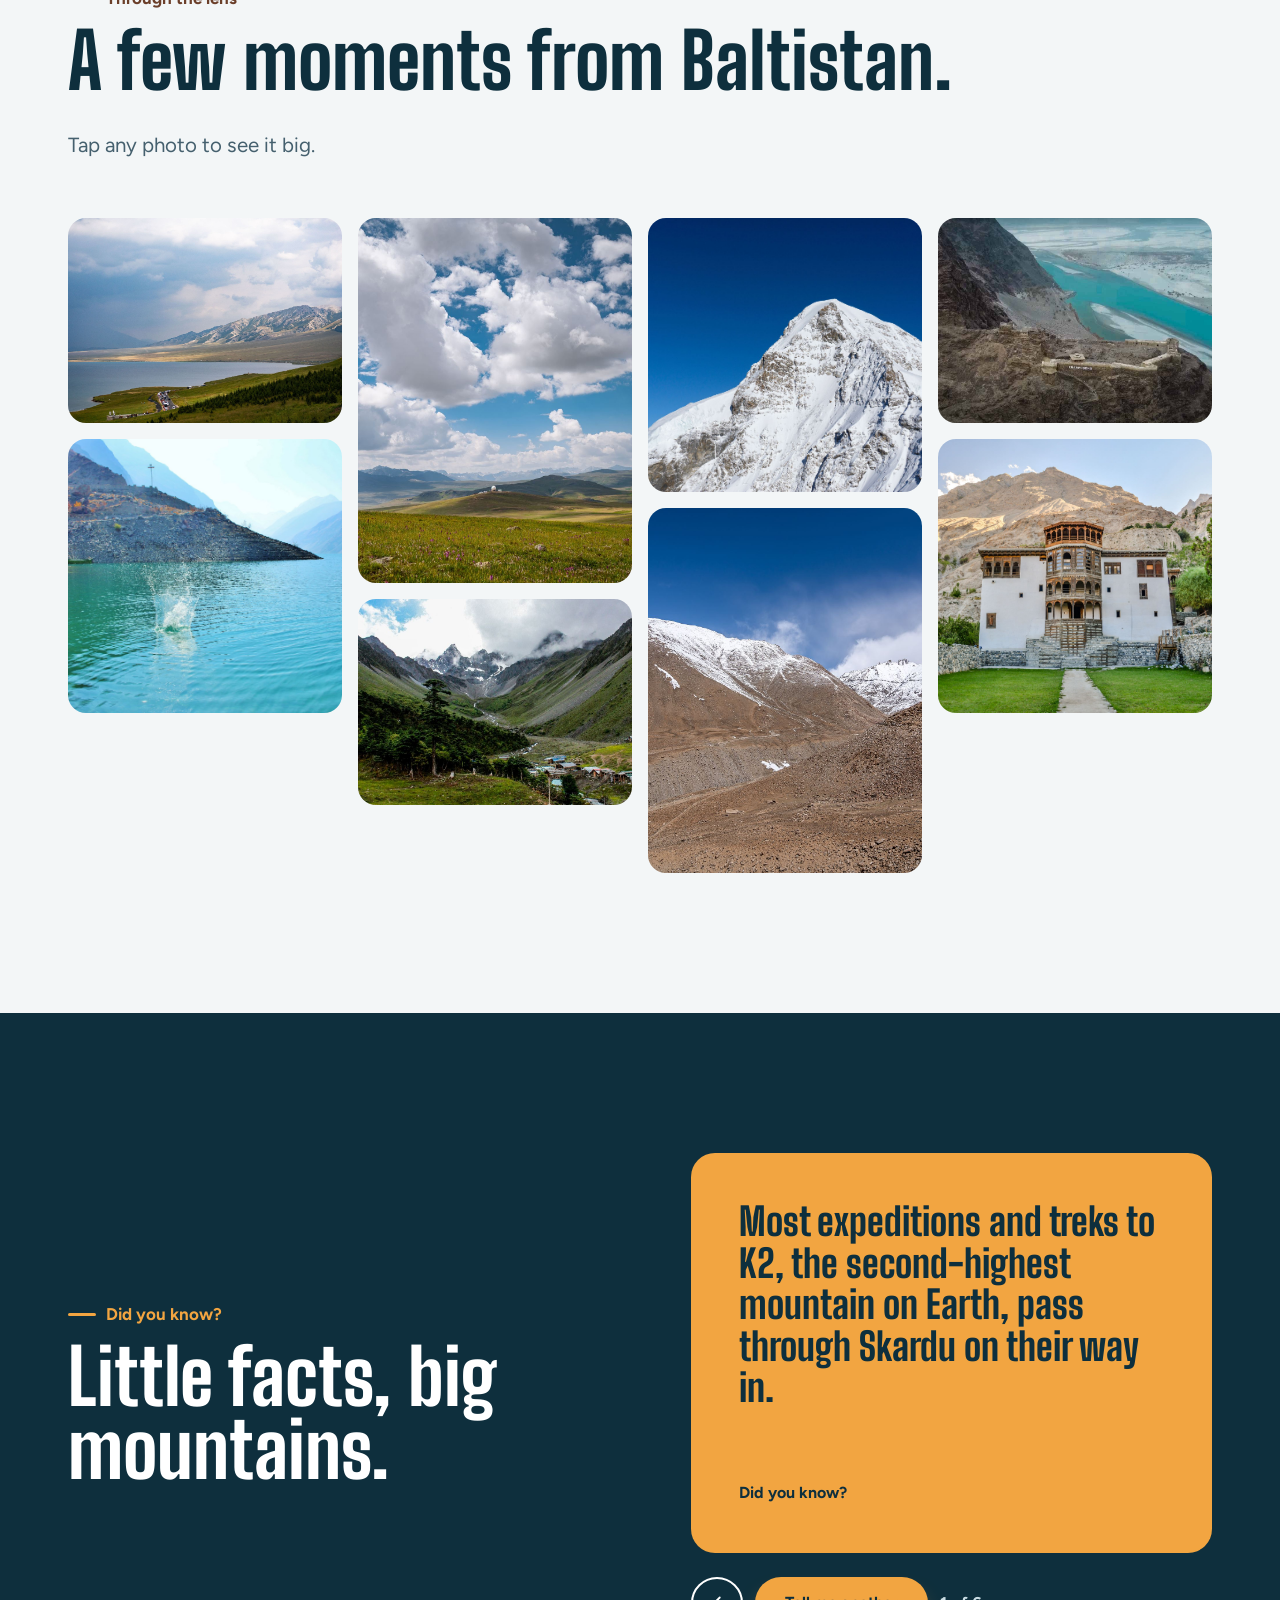
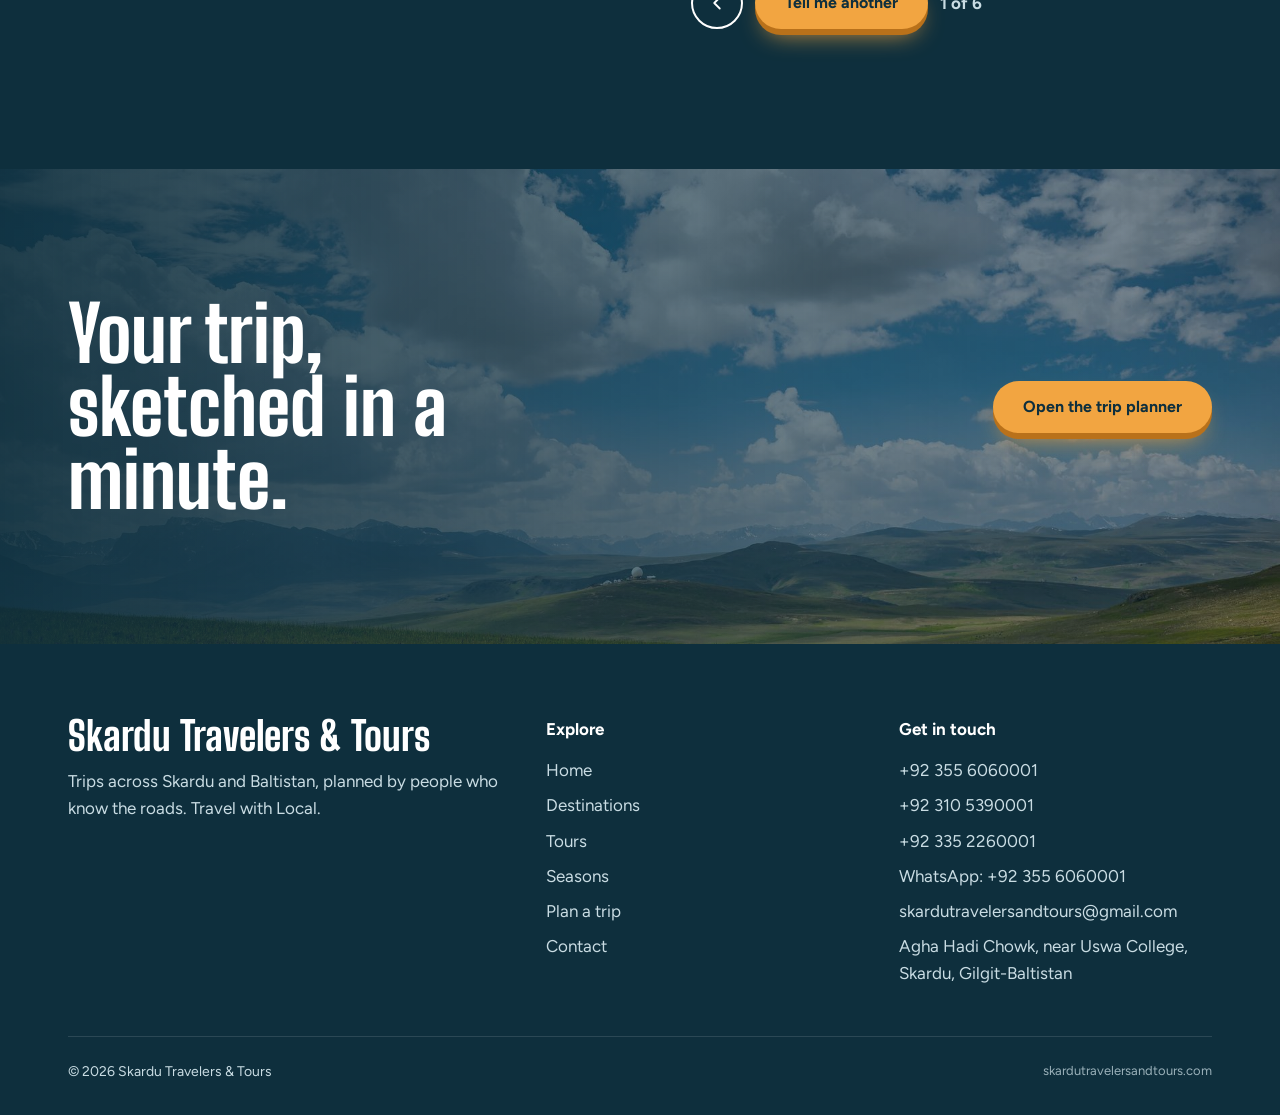
==== commit 18351f64: "Add Skardu and Skardu & Hunza packages; restore home page sections - Add two signature packages (5 D" ====
--- a/index.html
+++ b/index.html
@@ -54,8 +54,8 @@
 <div>
 <p class="lead reveal right">We're a local team in Skardu. We know which lake is calm at sunrise, which road opens when, and where the best apricots are. Tell us what you love and we'll build the trip around it.</p>
 <div class="counters">
-<div class="counter reveal" style="--d:0ms"><b data-count="13">13</b><span>places to explore</span></div>
-<div class="counter reveal" style="--d:120ms"><b data-count="21">21</b><span>ready-made tours</span></div>
+<div class="counter reveal" style="--d:0ms"><b data-count="13" data-total="places">13</b><span>places to explore</span></div>
+<div class="counter reveal" style="--d:120ms"><b data-count="21" data-total="tours">21</b><span>ready-made tours</span></div>
 <div class="counter reveal" style="--d:240ms"><b data-count="12">12</b><span>months of adventures</span></div>
 </div>
 </div>
@@ -81,7 +81,7 @@
 <div class="wrap">
 <div class="section-head">
 <div><p class="kicker reveal">Spin the valley</p><h2 class="reveal" style="--d:100ms">Grab it. Turn it. Pick a place.</h2></div>
-<p class="lead reveal right">Drag the ring to spin through all 13 destinations. Tap the one in front to open it.</p>
+<p class="lead reveal right">Drag the ring to spin through all <span data-total="places">13</span> destinations. Tap the one in front to open it.</p>
 </div>
 </div>
 <div class="ring-stage reveal zoom" id="ring-stage" tabindex="0" aria-label="Carousel of destinations. Use left and right arrow keys to turn.">
@@ -98,13 +98,34 @@
 <section class="section tinted" id="explore">
 <div class="wrap">
 <div class="section-head">
-<div><p class="kicker reveal">Find your Skardu</p><h2 class="reveal" style="--d:100ms">What kind of traveller are you today?</h2></div>
+<div><p class="kicker reveal">Find your Skardu</p><h2 class="reveal" style="--d:100ms">Destinations</h2></div>
 <p class="lead reveal right">Tap a mood and the valley rearranges itself. Tap a place to open it up.</p>
 </div>
 <div class="chips reveal" id="mood-chips" role="group" aria-label="Choose a mood"></div>
 <p class="mood-line" id="mood-line"></p>
 <div class="grid" id="place-grid" data-limit="4" style="margin-top:28px"></div>
-<p style="margin-top:36px" class="reveal"><a class="btn btn-dark" href="destinations.html">See all 13 destinations</a></p>
+<p style="margin-top:36px" class="reveal"><a class="btn btn-dark" href="destinations.html"><span>See all <span data-total="places">13</span> destinations</span></a></p>
+</div>
+</section>
+
+<section class="section" id="tours">
+<div class="wrap">
+<div class="section-head">
+<div><p class="kicker reveal">Pick a journey, or let us shape one</p><h2 class="reveal" style="--d:100ms">Tours</h2></div>
+<p class="lead reveal right">Treks, lake trips and cultural tours. Tap a card to see the route.</p>
+</div>
+<div class="grid" id="tour-grid" data-ids="k2,lakes,nangma,deosai,machulo,north-group"></div>
+<p style="margin-top:36px" class="reveal"><a class="btn btn-dark" href="tours.html"><span>See all <span data-total="tours">21</span> tours</span></a></p>
+</div>
+</section>
+
+<section class="section tinted" id="packages">
+<div class="wrap">
+<div class="section-head">
+<div><p class="kicker reveal">Signature packages</p><h2 class="reveal" style="--d:100ms">Premium private tours.</h2></div>
+<p class="lead reveal right">Private Prado, fuel, driver, toll taxes, hotels and daily breakfast included. Choose a Standard, Deluxe or Executive package.</p>
+</div>
+<div class="package-list" id="package-list"></div>
 </div>
 </section>
 
@@ -135,16 +156,6 @@
 </div>
 </section>
 
-<section class="section tinted">
-<div class="wrap">
-<div class="section-head">
-<div><p class="kicker reveal">Our tours</p><h2 class="reveal" style="--d:100ms">Pick a journey, or let us shape one.</h2></div>
-<a class="btn btn-ghost reveal right" href="tours.html">All tours</a>
-</div>
-<div class="grid" id="tour-grid" data-limit="3"></div>
-</div>
-</section>
-
 <section class="section">
 <div class="wrap">
 <div class="section-head">
--- a/css/style.css
+++ b/css/style.css
@@ -520,3 +520,46 @@
 .flights span { color: var(--apricot); font-weight: 700; }
 .offer-card.fly p { color: #C9DCE3; }
 @media (max-width: 960px) { .offer-grid { grid-template-columns: 1fr; } }
+
+
+/* ---------- Signature packages ---------- */
+.package-list { display: grid; gap: 36px; }
+.package { display: grid; grid-template-columns: minmax(0, 5fr) minmax(0, 8fr); background: var(--paper); border-radius: 24px; overflow: hidden; box-shadow: 0 30px 60px -34px rgba(14,47,61,.45); }
+.pkg-art { position: relative; min-height: 320px; background-size: cover; background-position: center; }
+.pkg-art .days { position: absolute; left: 20px; top: 20px; background: var(--apricot); color: var(--indus); font-weight: 800; padding: 8px 16px; border-radius: 999px; font-size: 15px; }
+.pkg-body { padding: clamp(26px, 4vw, 44px); display: flex; flex-direction: column; gap: 16px; }
+.pkg-body .kicker { margin-bottom: 0; }
+.pkg-body h3 { font-size: clamp(34px, 3.4vw, 48px); font-weight: 800; }
+.pkg-sub { font-weight: 700; color: var(--walnut); font-size: 18px; }
+.pkg-intro { color: var(--muted); }
+.pkg-cols { display: grid; grid-template-columns: repeat(2, minmax(0, 1fr)); gap: 28px; padding-top: 18px; border-top: 1px solid var(--line); }
+.pkg-body h4 { margin: 0 0 12px; font-size: 13px; letter-spacing: .14em; text-transform: uppercase; color: var(--muted); }
+.pkg-region { margin-bottom: 14px; }
+.pkg-region b { display: block; margin-bottom: 6px; }
+.pkg-rates { width: 100%; border-collapse: collapse; }
+.pkg-rates th, .pkg-rates td { padding: 12px 0; border-bottom: 1px solid var(--line); text-align: left; font-weight: 500; }
+.pkg-rates td { text-align: right; font-family: var(--display); font-weight: 800; font-size: 26px; white-space: nowrap; }
+.pkg-rates tr:last-child td { color: var(--apricot-dark); }
+.pkg-note { font-size: 14px; color: var(--muted); margin-top: 12px; }
+.package .tick li { font-size: 15px; }
+.cross { list-style: none; margin: 0; padding: 0; display: grid; gap: 10px; }
+.cross li { position: relative; padding-left: 30px; font-size: 15px; color: var(--muted); }
+.cross li::before, .cross li::after { content: ""; position: absolute; left: 4px; top: .75em; width: 12px; height: 2px; background: #A02C2C; border-radius: 2px; transform: rotate(45deg); }
+.cross li::after { transform: rotate(-45deg); }
+.pkg-important { background: #E3EDEF; border-radius: 16px; padding: 18px 20px; }
+.pkg-notes { margin: 0; padding-left: 20px; display: grid; gap: 6px; font-size: 15px; }
+.package .actions { display: flex; flex-wrap: wrap; gap: 12px; margin-top: 8px; }
+.why-stat { margin-top: 48px; display: grid; grid-template-columns: minmax(0, 1fr) minmax(0, 1.4fr); gap: 32px; align-items: center; background: var(--indus); color: #fff; border-radius: 24px; padding: clamp(28px, 4vw, 48px); }
+.why-stat h3 { font-size: clamp(34px, 3.4vw, 48px); font-weight: 800; }
+.why-stat .kicker { color: var(--apricot); }
+.why-tag { margin-top: 12px; color: #C9DCE3; }
+.why-list { grid-template-columns: repeat(2, minmax(0, 1fr)); gap: 14px 24px; }
+@media (max-width: 960px) {
+  .package { grid-template-columns: 1fr; }
+  .pkg-art { min-height: 240px; }
+  .why-stat { grid-template-columns: 1fr; }
+}
+@media (max-width: 640px) {
+  .pkg-cols, .why-list { grid-template-columns: 1fr; }
+  .pkg-rates td { font-size: 22px; }
+}
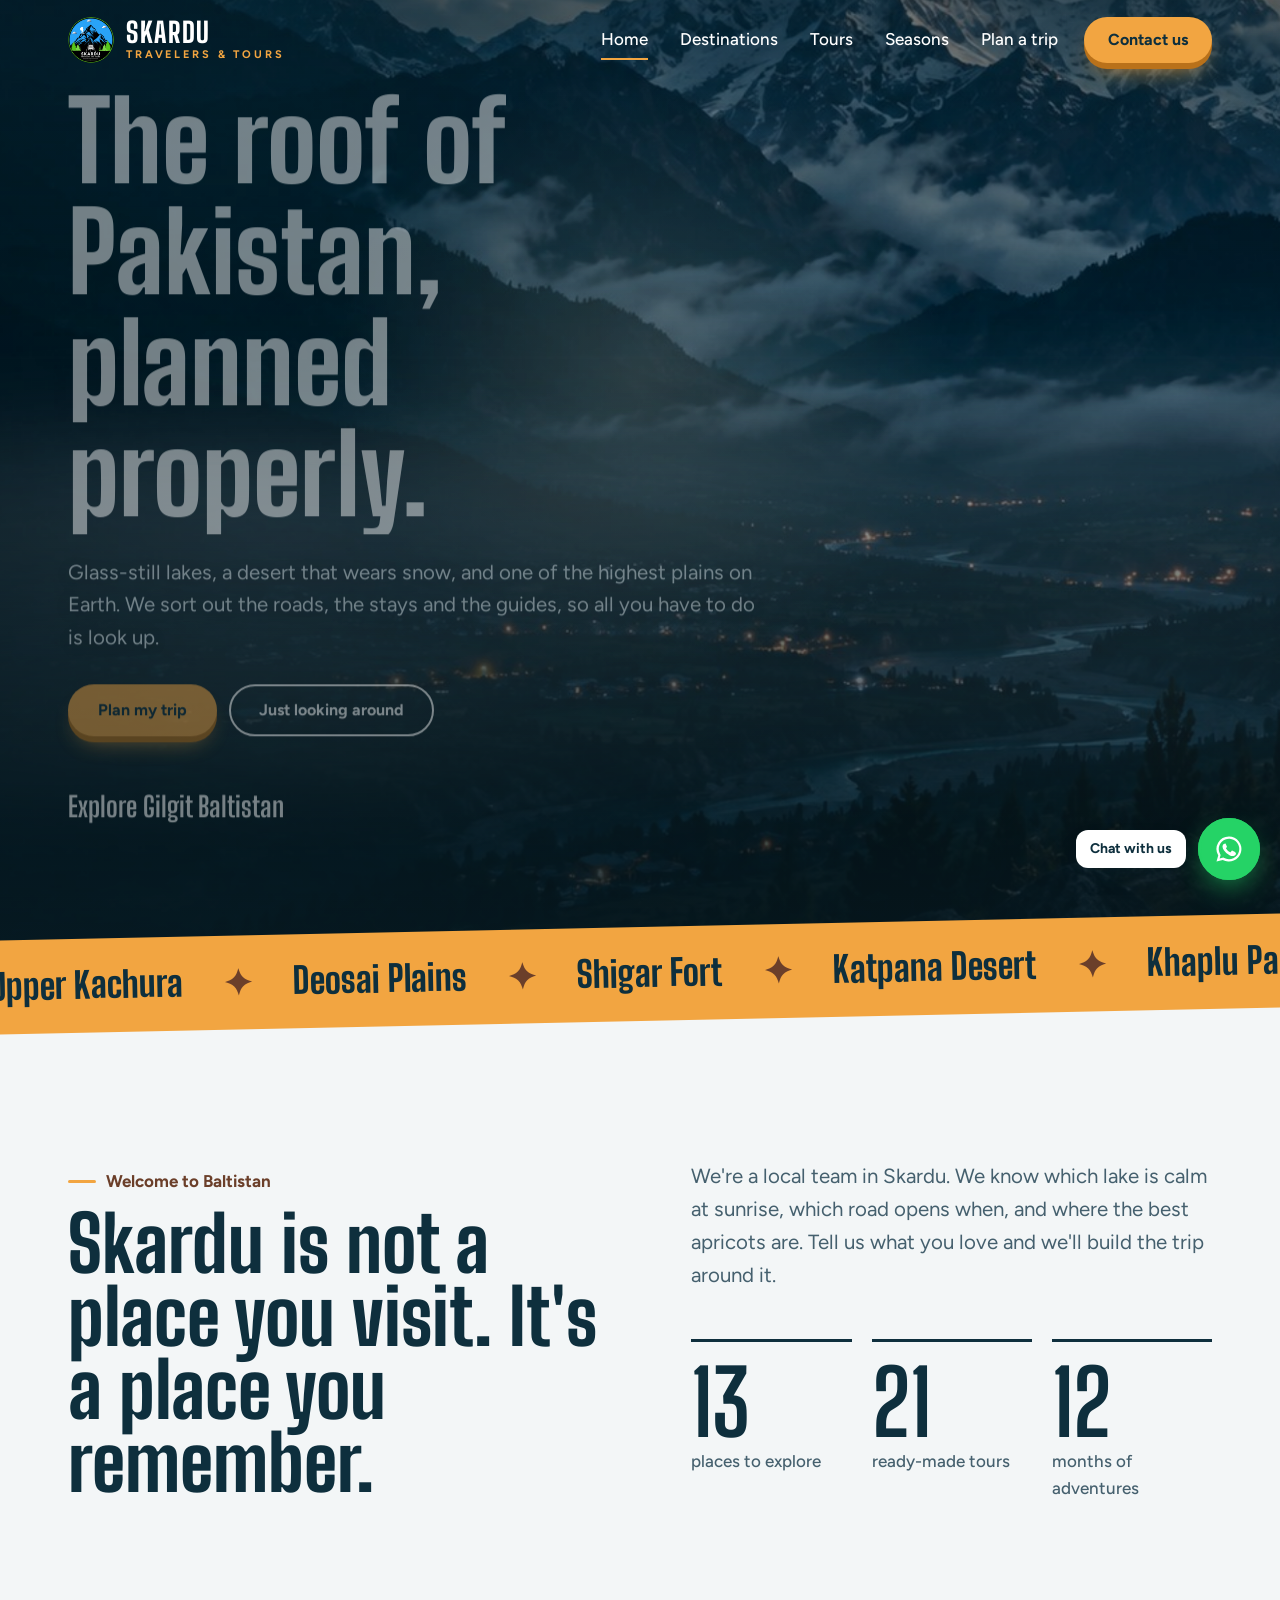
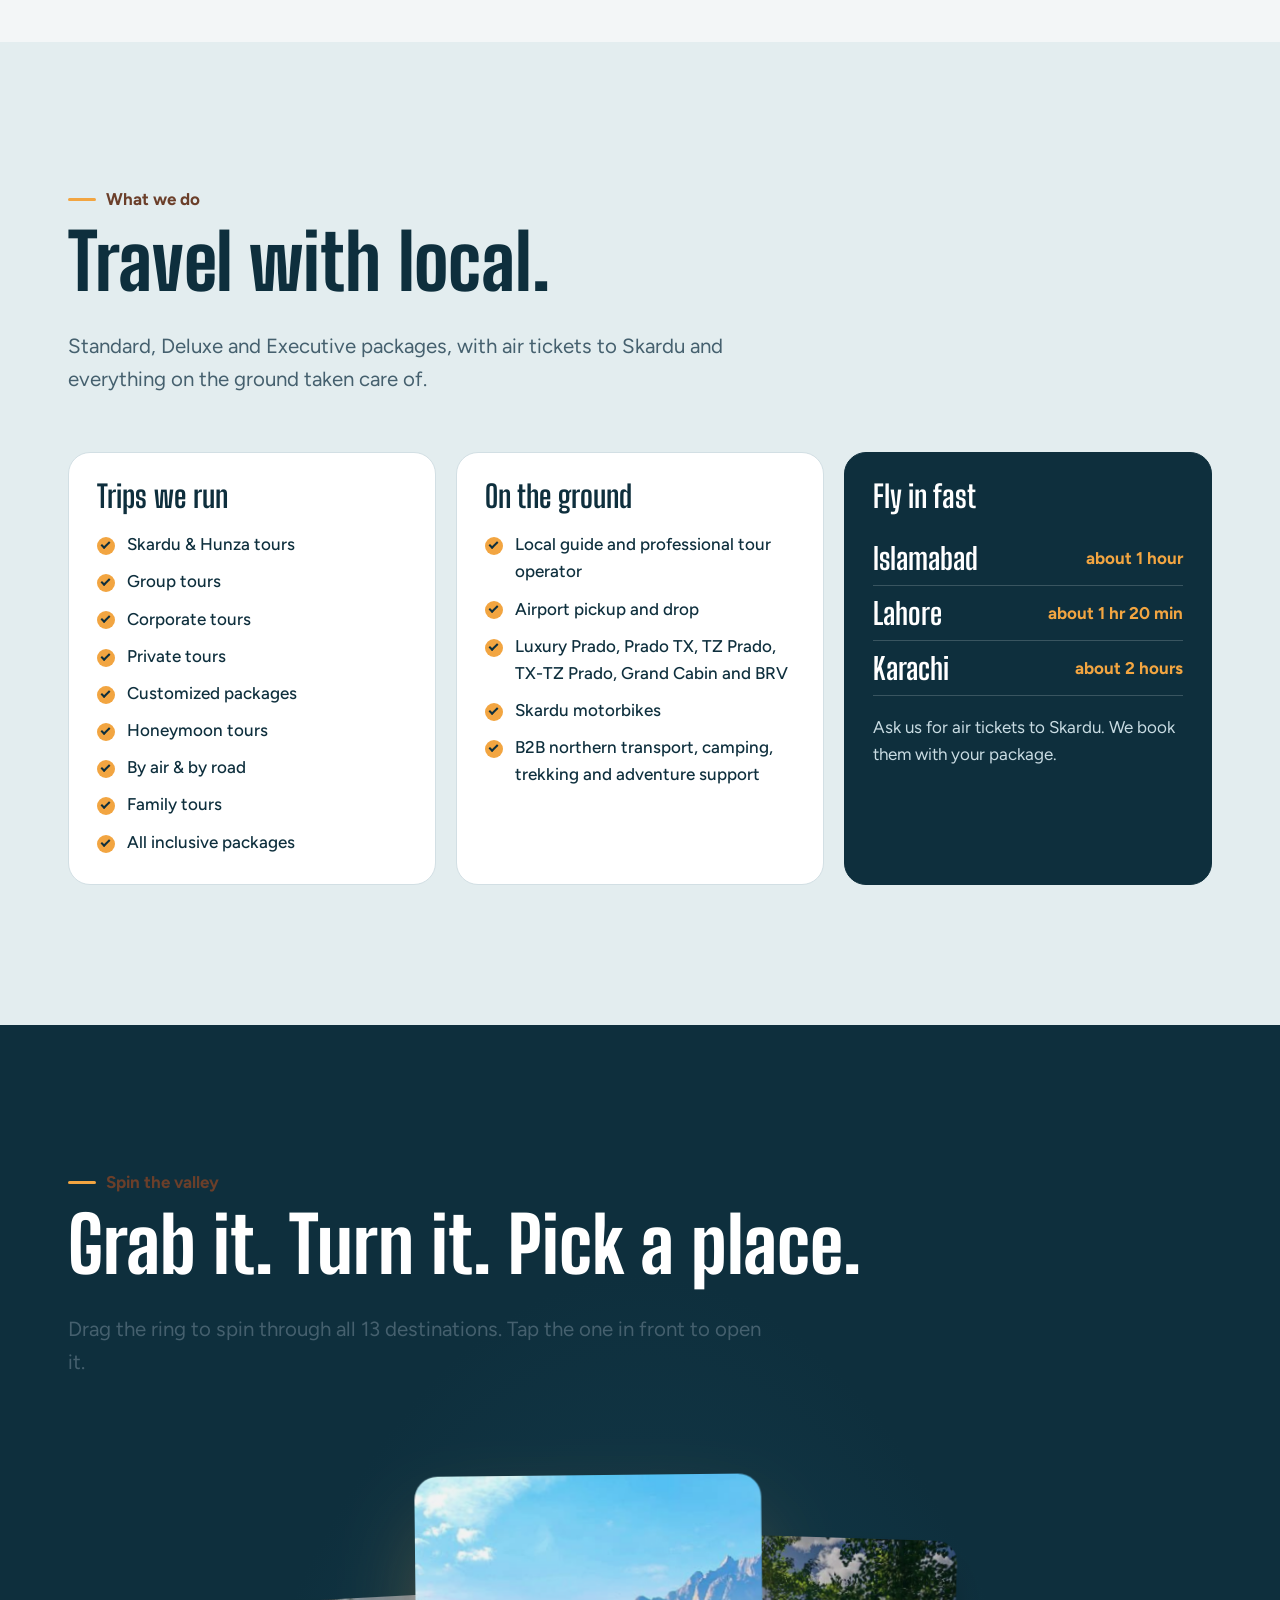
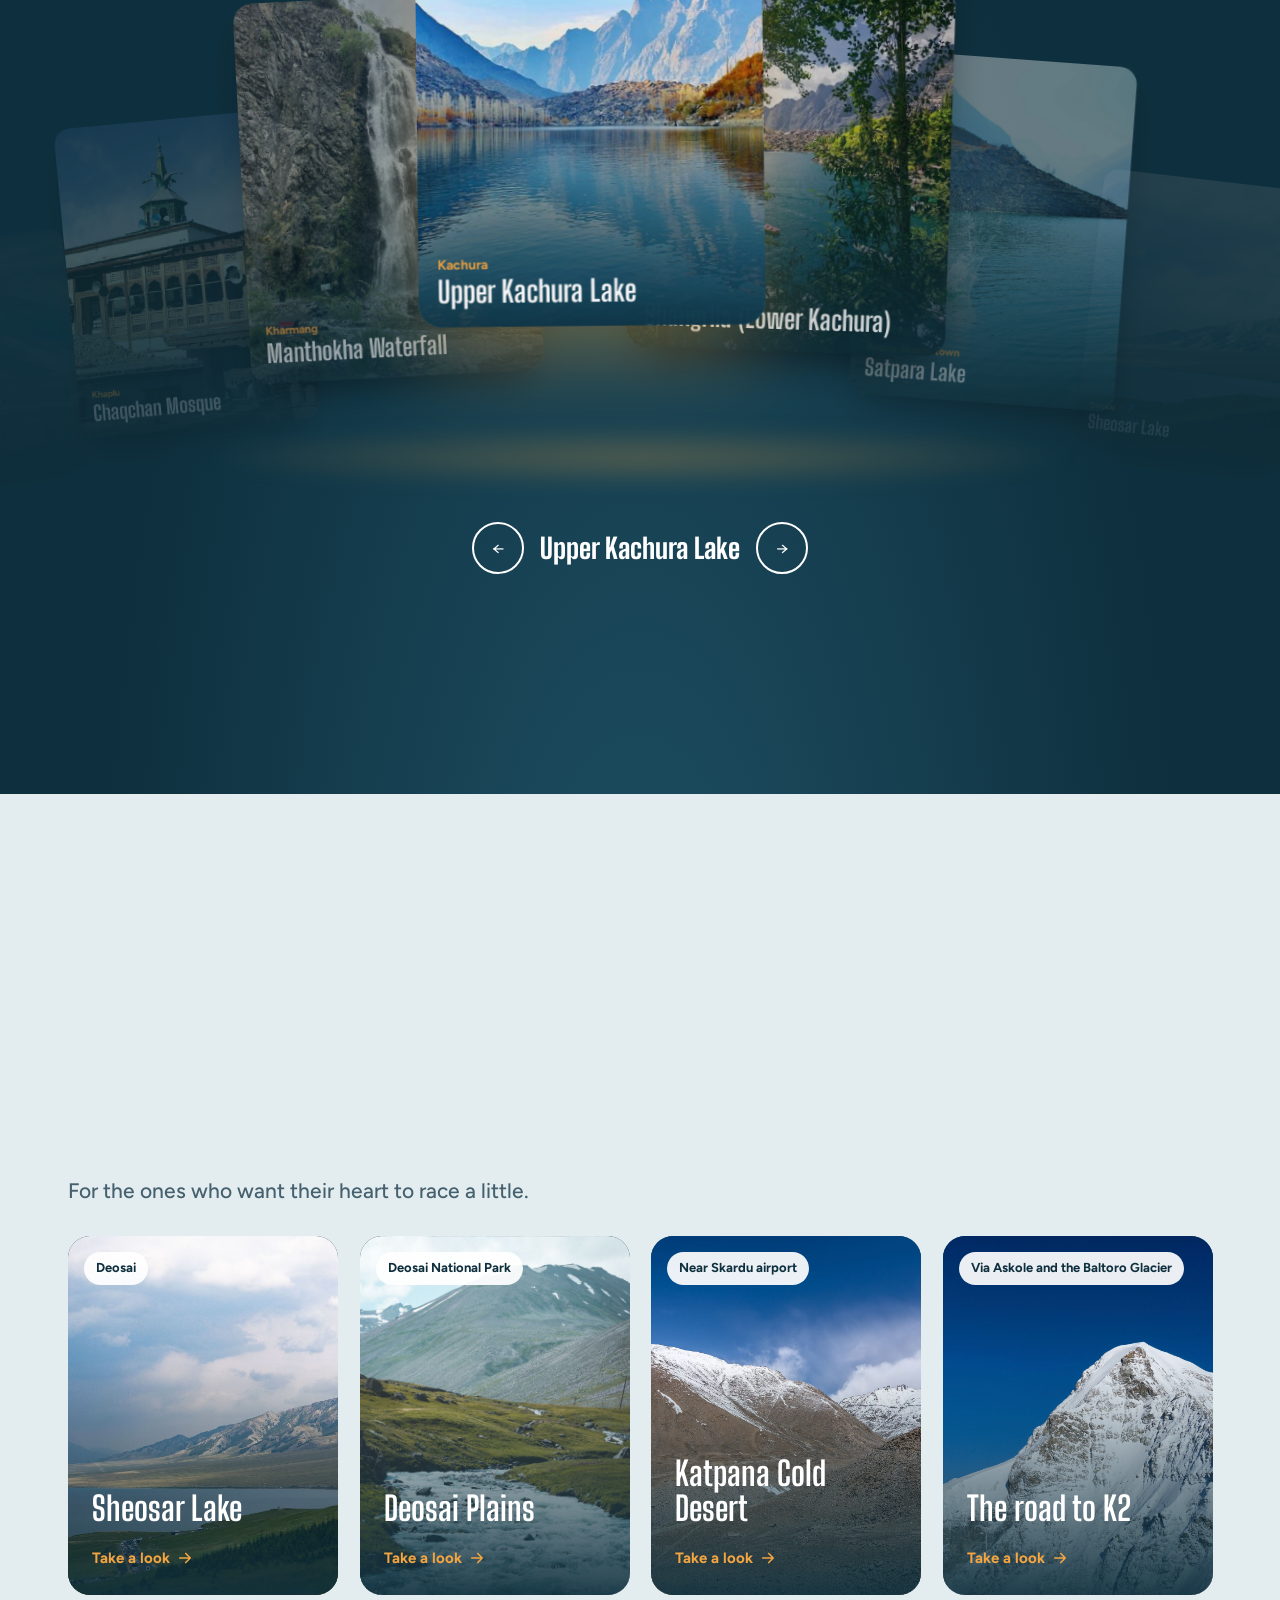
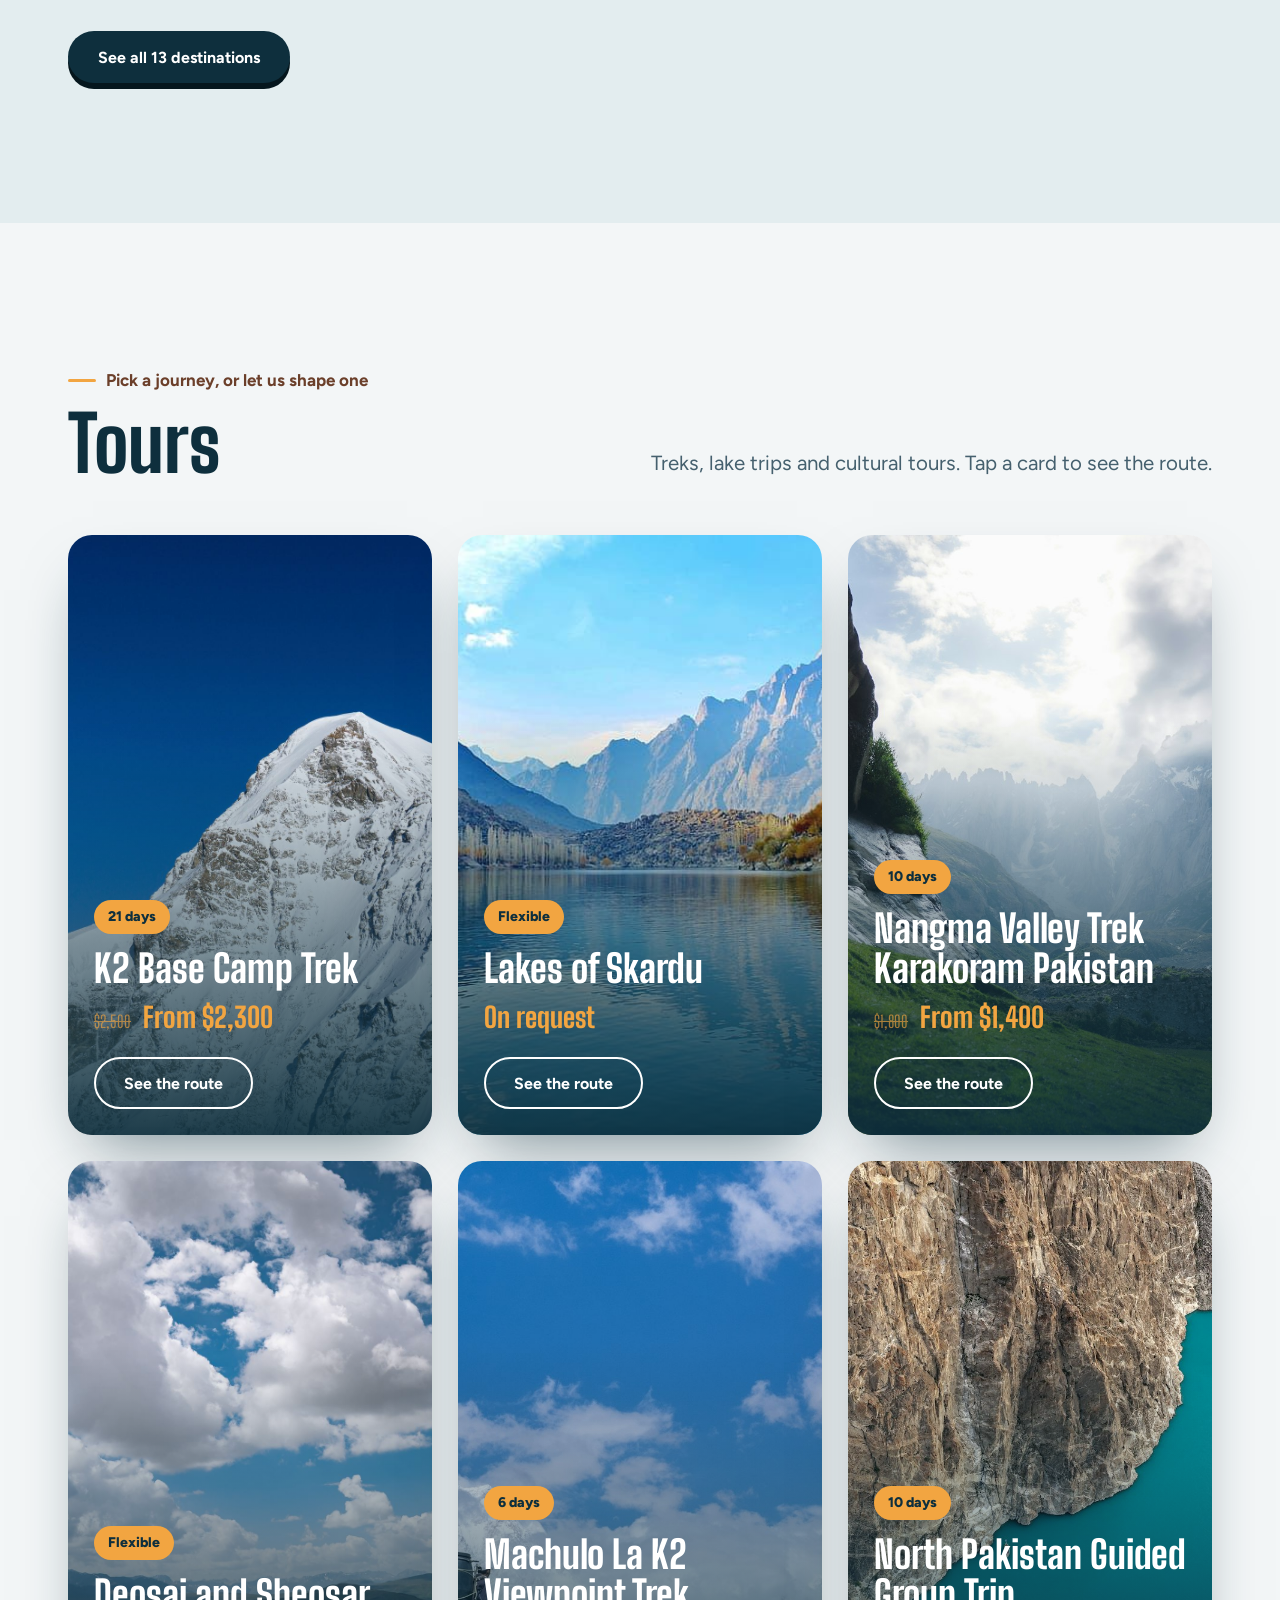
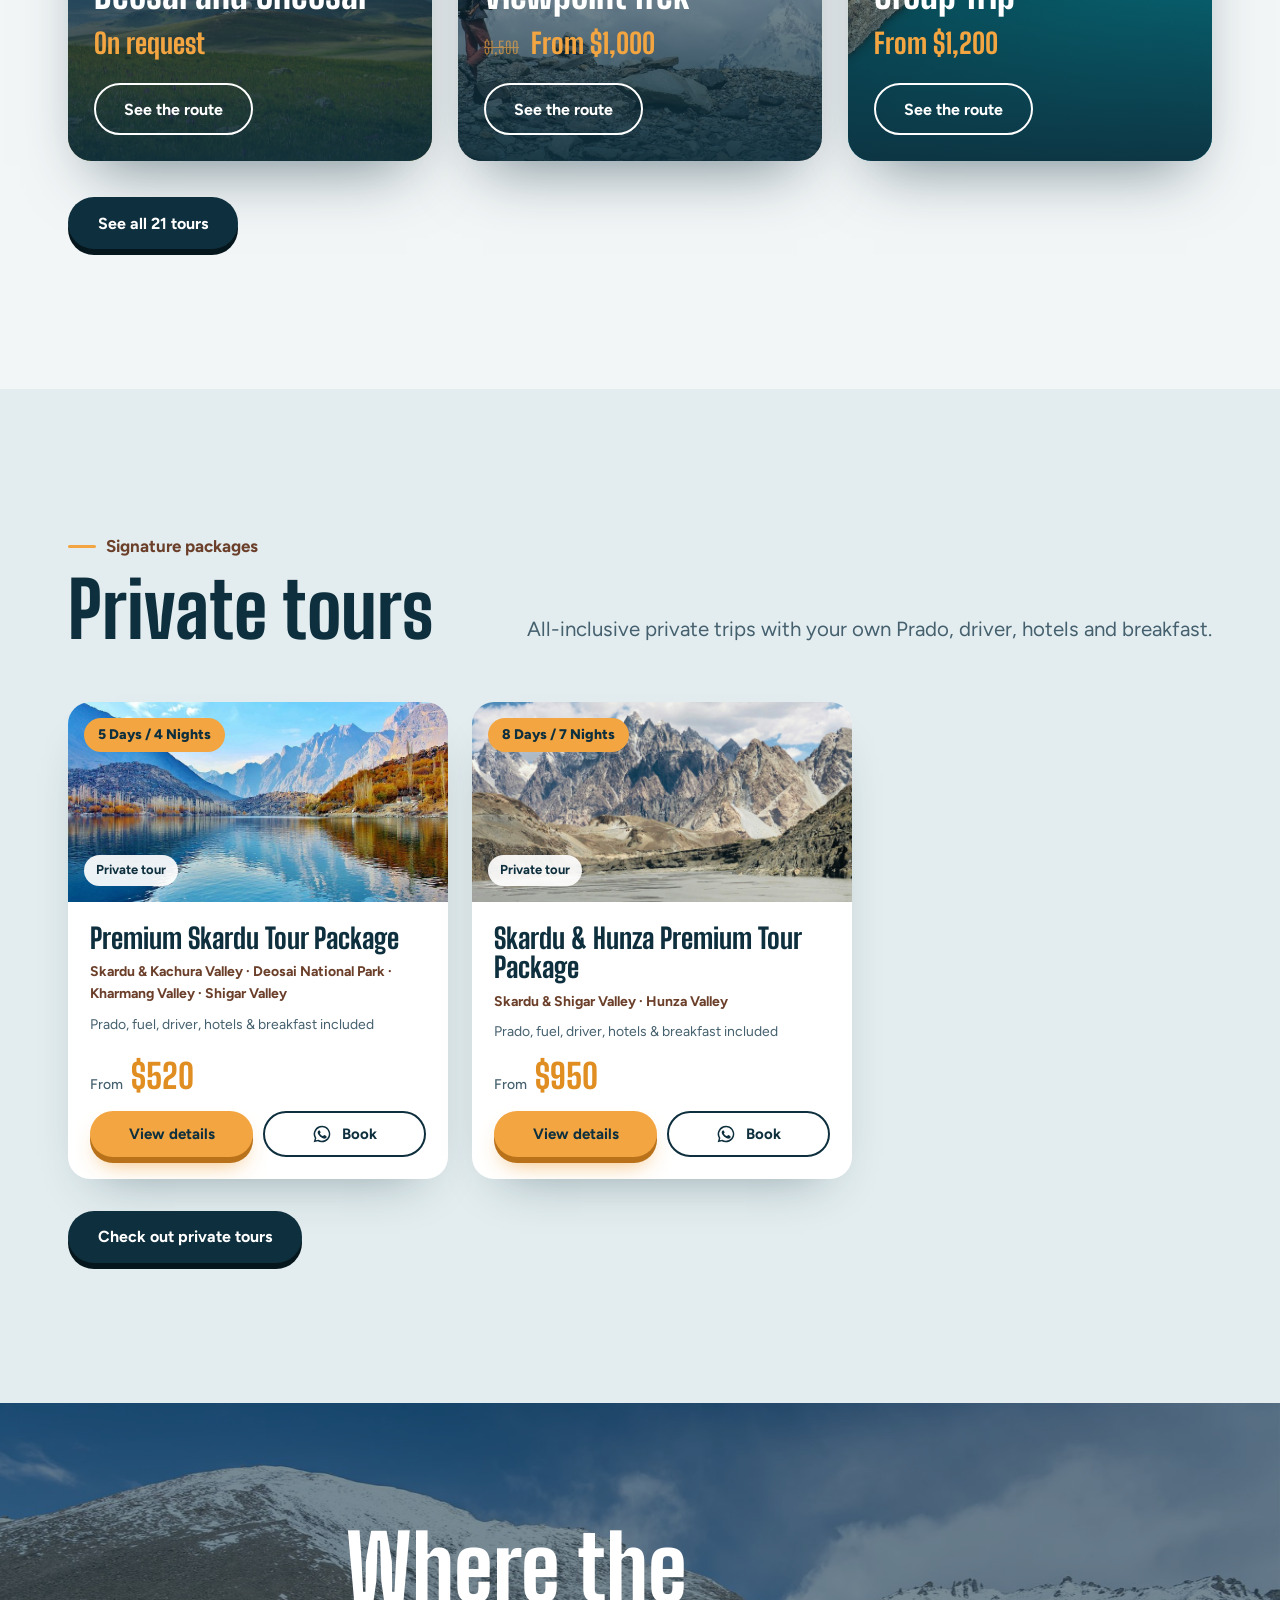
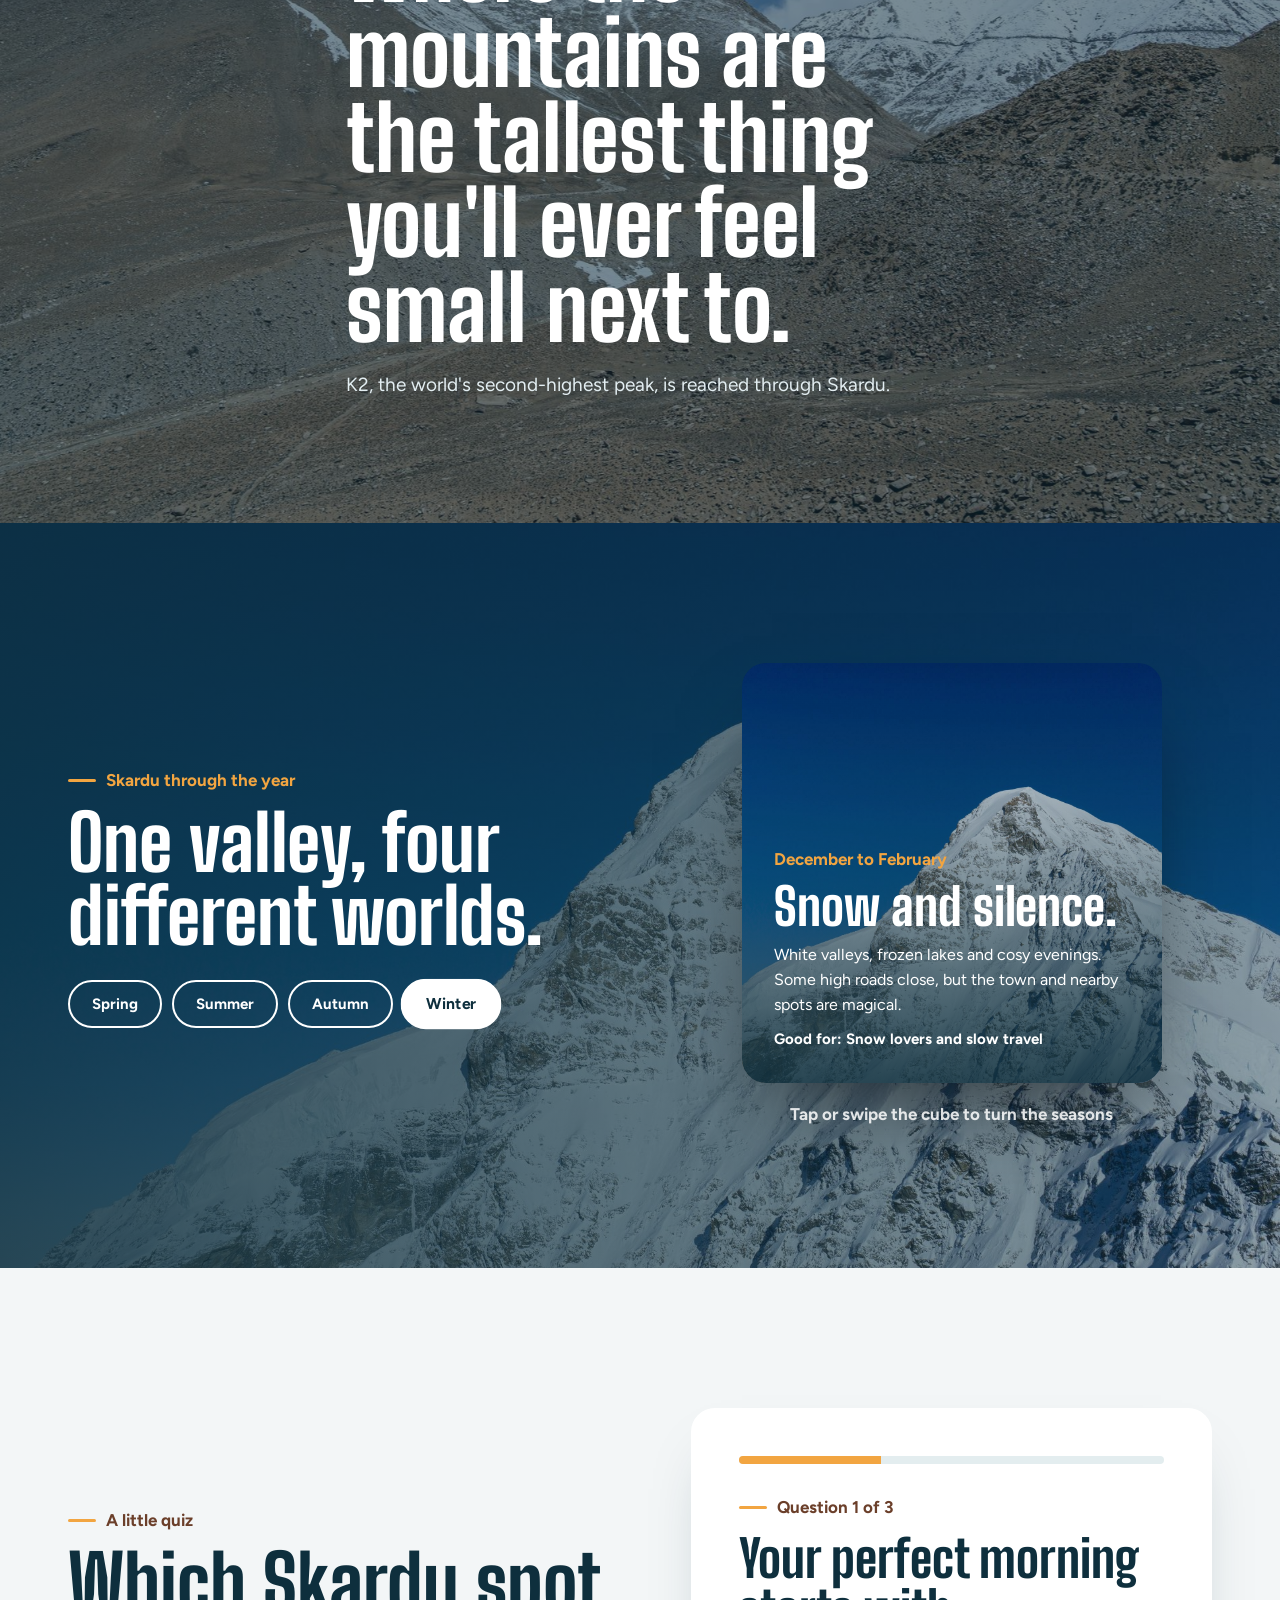
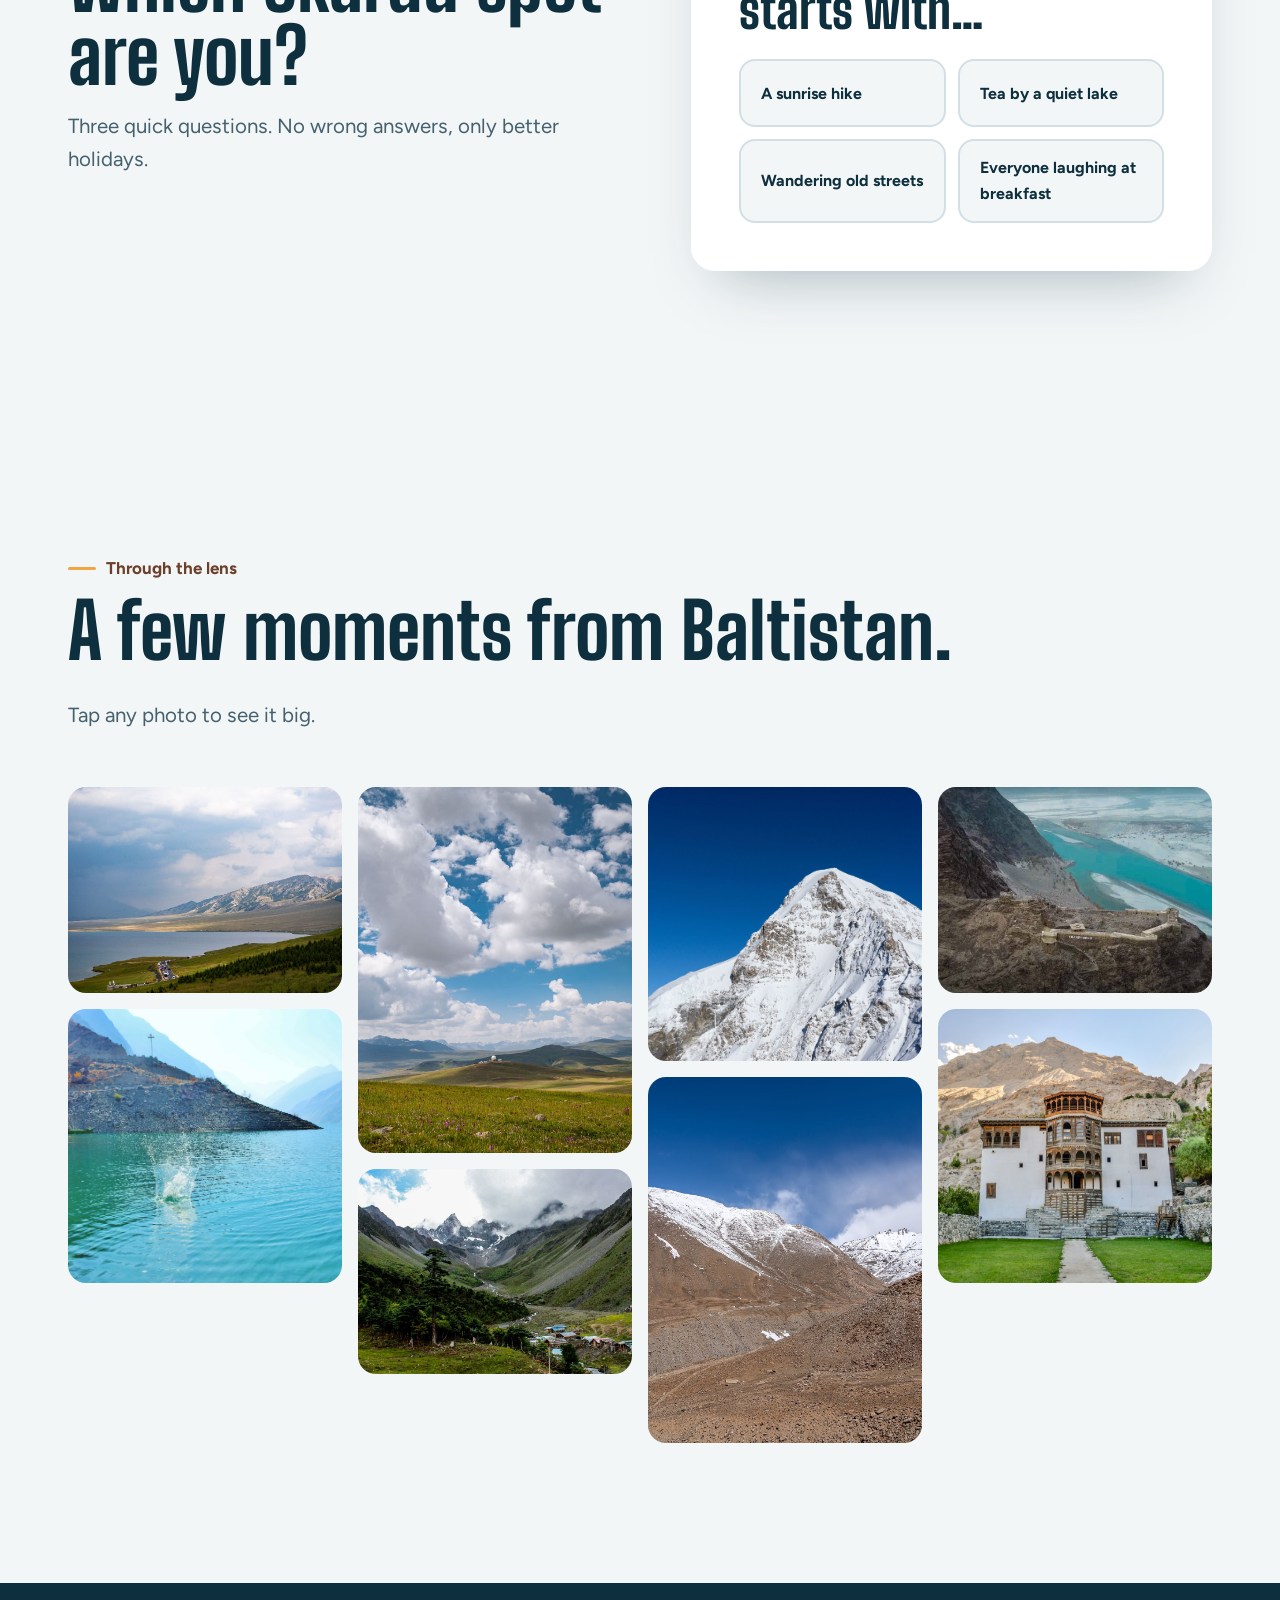
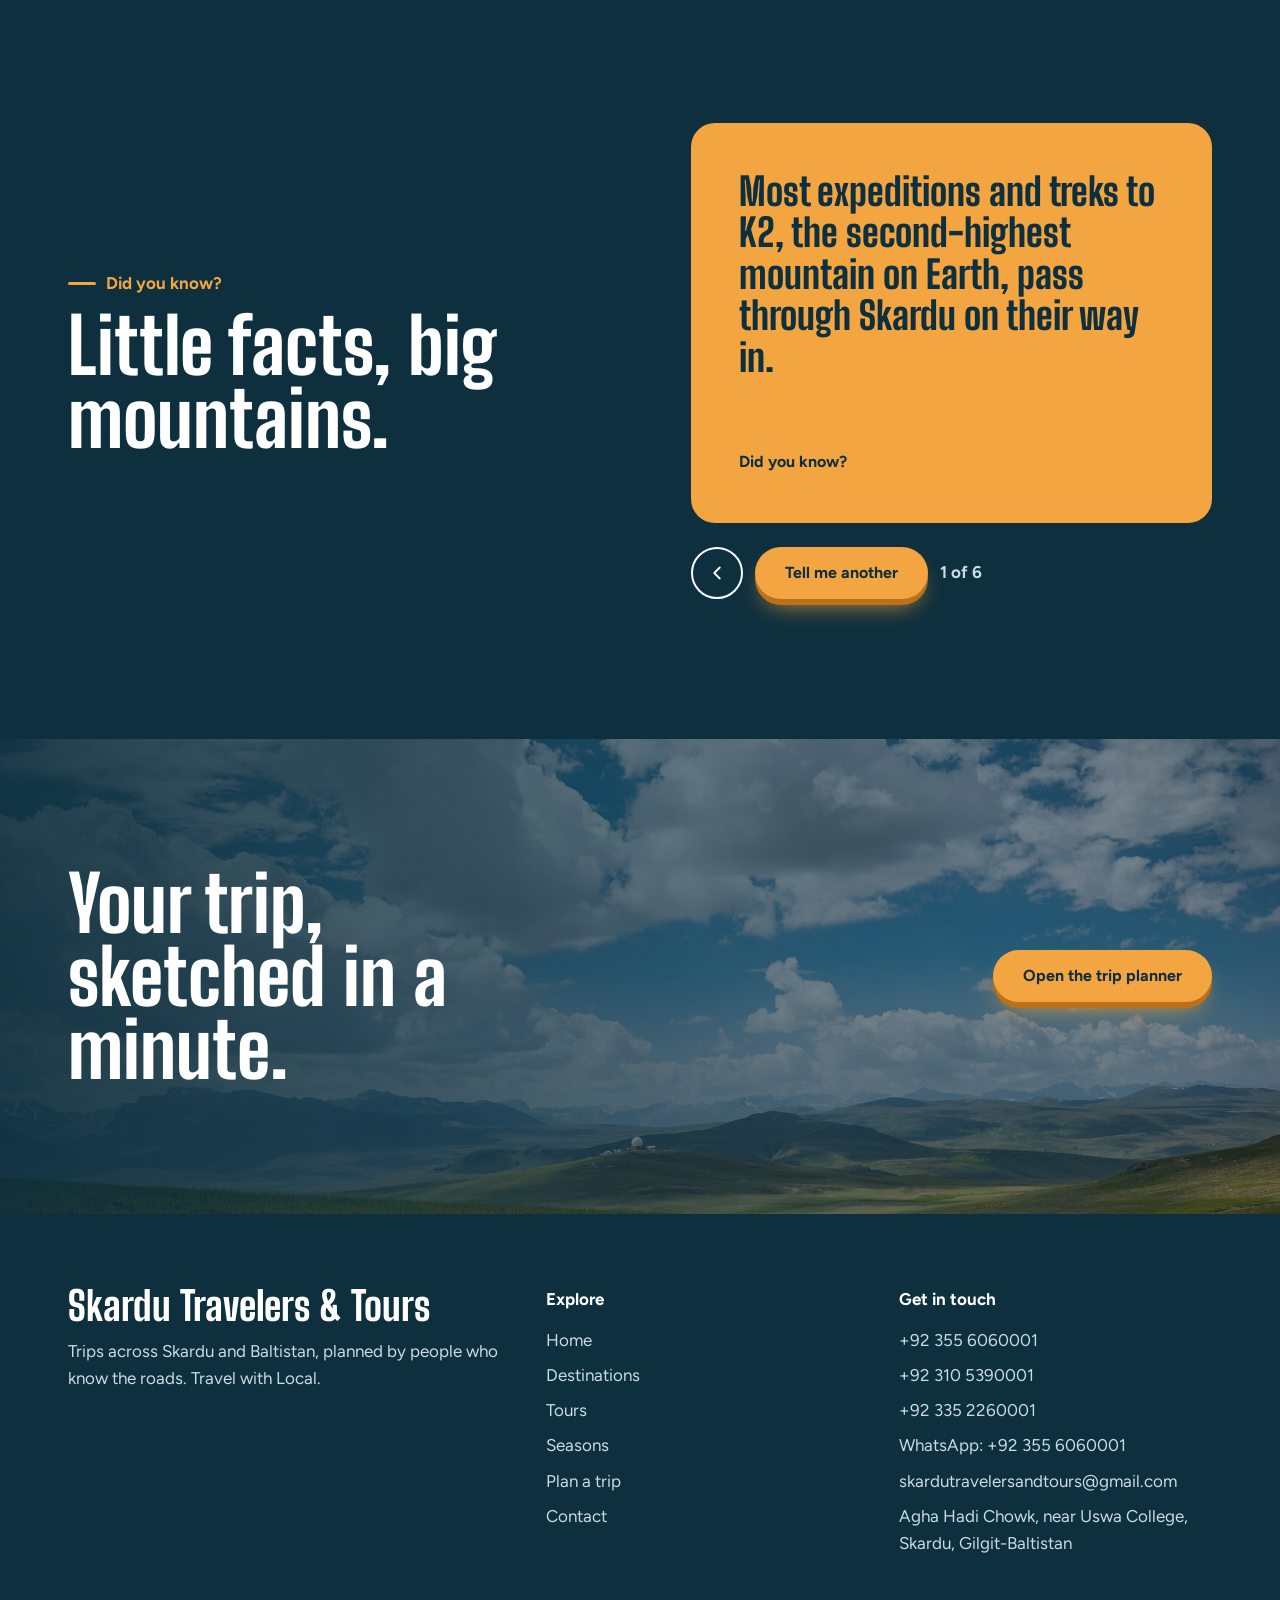
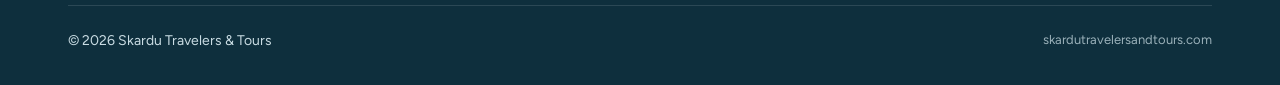
==== commit ef73e70b: "Show packages as small cards with a details pop-up - Replace the large package panels with compact c" ====
--- a/index.html
+++ b/index.html
@@ -122,10 +122,11 @@
 <section class="section tinted" id="packages">
 <div class="wrap">
 <div class="section-head">
-<div><p class="kicker reveal">Signature packages</p><h2 class="reveal" style="--d:100ms">Premium private tours.</h2></div>
-<p class="lead reveal right">Private Prado, fuel, driver, toll taxes, hotels and daily breakfast included. Choose a Standard, Deluxe or Executive package.</p>
+<div><p class="kicker reveal">Signature packages</p><h2 class="reveal" style="--d:100ms">Private tours</h2></div>
+<p class="lead reveal right">All-inclusive private trips with your own Prado, driver, hotels and breakfast.</p>
 </div>
 <div class="package-list" id="package-list"></div>
+<p class="pkg-more reveal"><a class="btn btn-dark" href="tours.html#packages"><span>Check out private tours</span></a></p>
 </div>
 </section>
 
--- a/css/style.css
+++ b/css/style.css
@@ -522,44 +522,57 @@
 @media (max-width: 960px) { .offer-grid { grid-template-columns: 1fr; } }
 
 
-/* ---------- Signature packages ---------- */
-.package-list { display: grid; gap: 36px; }
-.package { display: grid; grid-template-columns: minmax(0, 5fr) minmax(0, 8fr); background: var(--paper); border-radius: 24px; overflow: hidden; box-shadow: 0 30px 60px -34px rgba(14,47,61,.45); }
-.pkg-art { position: relative; min-height: 320px; background-size: cover; background-position: center; }
-.pkg-art .days { position: absolute; left: 20px; top: 20px; background: var(--apricot); color: var(--indus); font-weight: 800; padding: 8px 16px; border-radius: 999px; font-size: 15px; }
-.pkg-body { padding: clamp(26px, 4vw, 44px); display: flex; flex-direction: column; gap: 16px; }
-.pkg-body .kicker { margin-bottom: 0; }
-.pkg-body h3 { font-size: clamp(34px, 3.4vw, 48px); font-weight: 800; }
-.pkg-sub { font-weight: 700; color: var(--walnut); font-size: 18px; }
-.pkg-intro { color: var(--muted); }
-.pkg-cols { display: grid; grid-template-columns: repeat(2, minmax(0, 1fr)); gap: 28px; padding-top: 18px; border-top: 1px solid var(--line); }
+/* ---------- Signature packages: small cards + details pop-up ---------- */
+.package-list { display: grid; grid-template-columns: repeat(auto-fill, minmax(290px, 380px)); gap: 24px; }
+.pkg-card { background: var(--paper); border-radius: 22px; overflow: hidden; display: flex; flex-direction: column; box-shadow: 0 24px 50px -30px rgba(14,47,61,.45); transition: transform .4s var(--ease), box-shadow .4s var(--ease); }
+.pkg-card:hover { transform: translateY(-6px); box-shadow: 0 30px 60px -28px rgba(14,47,61,.55); }
+.pkg-img { position: relative; height: 200px; background-size: cover; background-position: center; }
+.pkg-img .days, .pkg-modal-art .days { position: absolute; left: 16px; top: 16px; background: var(--apricot); color: var(--indus); font-weight: 800; padding: 6px 14px; border-radius: 999px; font-size: 14px; }
+.pkg-badge { position: absolute; left: 16px; bottom: 16px; background: rgba(255,255,255,.92); color: var(--indus); font-weight: 700; font-size: 13px; padding: 5px 12px; border-radius: 999px; }
+.pkg-card-body { padding: 22px; display: flex; flex-direction: column; gap: 8px; flex: 1; }
+.pkg-card-body h3 { font-size: clamp(26px, 2.2vw, 30px); font-weight: 800; }
+.pkg-where { font-size: 14px; font-weight: 700; color: var(--walnut); }
+.pkg-incl { font-size: 14px; color: var(--muted); }
+.pkg-from { margin-top: auto; padding-top: 8px; display: flex; align-items: baseline; gap: 8px; }
+.pkg-from span { font-size: 14px; color: var(--muted); font-weight: 500; }
+.pkg-from b { font-family: var(--display); font-weight: 800; font-size: 34px; color: var(--apricot-dark); line-height: 1; }
+.pkg-card .actions { display: flex; gap: 10px; margin-top: 6px; }
+.pkg-card .btn { min-height: 46px; padding: 0 18px; font-size: 15px; flex: 1; }
+.pkg-more { margin-top: 32px; }
+
+/* Details pop-up */
+.pkg-modal { max-width: 760px; max-height: 90vh; overflow-y: auto; }
+.pkg-modal-art { position: relative; height: 230px; background-size: cover; background-position: center; }
+.pkg-modal .modal-body h3 { font-size: clamp(32px, 4vw, 42px); }
+.pkg-sub { font-weight: 700; color: var(--walnut); }
+.pkg-intro { color: var(--muted); font-size: 16px; }
+.pkg-section { padding-top: 16px; border-top: 1px solid var(--line); }
 .pkg-body h4 { margin: 0 0 12px; font-size: 13px; letter-spacing: .14em; text-transform: uppercase; color: var(--muted); }
-.pkg-region { margin-bottom: 14px; }
+.pkg-cols { display: grid; grid-template-columns: repeat(2, minmax(0, 1fr)); gap: 24px; }
+.pkg-region { margin-bottom: 12px; }
 .pkg-region b { display: block; margin-bottom: 6px; }
 .pkg-rates { width: 100%; border-collapse: collapse; }
-.pkg-rates th, .pkg-rates td { padding: 12px 0; border-bottom: 1px solid var(--line); text-align: left; font-weight: 500; }
+.pkg-rates th, .pkg-rates td { padding: 10px 0; border-bottom: 1px solid var(--line); text-align: left; font-weight: 500; }
 .pkg-rates td { text-align: right; font-family: var(--display); font-weight: 800; font-size: 26px; white-space: nowrap; }
 .pkg-rates tr:last-child td { color: var(--apricot-dark); }
-.pkg-note { font-size: 14px; color: var(--muted); margin-top: 12px; }
-.package .tick li { font-size: 15px; }
+.pkg-note { font-size: 14px; color: var(--muted); margin-top: 10px; }
+.pkg-modal .tick li { font-size: 15px; }
 .cross { list-style: none; margin: 0; padding: 0; display: grid; gap: 10px; }
 .cross li { position: relative; padding-left: 30px; font-size: 15px; color: var(--muted); }
 .cross li::before, .cross li::after { content: ""; position: absolute; left: 4px; top: .75em; width: 12px; height: 2px; background: #A02C2C; border-radius: 2px; transform: rotate(45deg); }
 .cross li::after { transform: rotate(-45deg); }
-.pkg-important { background: #E3EDEF; border-radius: 16px; padding: 18px 20px; }
+.pkg-important { background: #E3EDEF; border-radius: 16px; padding: 16px 18px; }
 .pkg-notes { margin: 0; padding-left: 20px; display: grid; gap: 6px; font-size: 15px; }
-.package .actions { display: flex; flex-wrap: wrap; gap: 12px; margin-top: 8px; }
-.why-stat { margin-top: 48px; display: grid; grid-template-columns: minmax(0, 1fr) minmax(0, 1.4fr); gap: 32px; align-items: center; background: var(--indus); color: #fff; border-radius: 24px; padding: clamp(28px, 4vw, 48px); }
-.why-stat h3 { font-size: clamp(34px, 3.4vw, 48px); font-weight: 800; }
+
+/* Why travel with STAT */
+.why-stat { margin-top: 40px; display: grid; grid-template-columns: minmax(0, 1fr) minmax(0, 1.4fr); gap: 32px; align-items: center; background: var(--indus); color: #fff; border-radius: 24px; padding: clamp(28px, 4vw, 44px); }
+.why-stat h3 { font-size: clamp(32px, 3.2vw, 44px); font-weight: 800; }
 .why-stat .kicker { color: var(--apricot); }
 .why-tag { margin-top: 12px; color: #C9DCE3; }
 .why-list { grid-template-columns: repeat(2, minmax(0, 1fr)); gap: 14px 24px; }
-@media (max-width: 960px) {
-  .package { grid-template-columns: 1fr; }
-  .pkg-art { min-height: 240px; }
-  .why-stat { grid-template-columns: 1fr; }
-}
+@media (max-width: 960px) { .why-stat { grid-template-columns: 1fr; } }
 @media (max-width: 640px) {
+  .package-list { grid-template-columns: 1fr; }
   .pkg-cols, .why-list { grid-template-columns: 1fr; }
   .pkg-rates td { font-size: 22px; }
 }
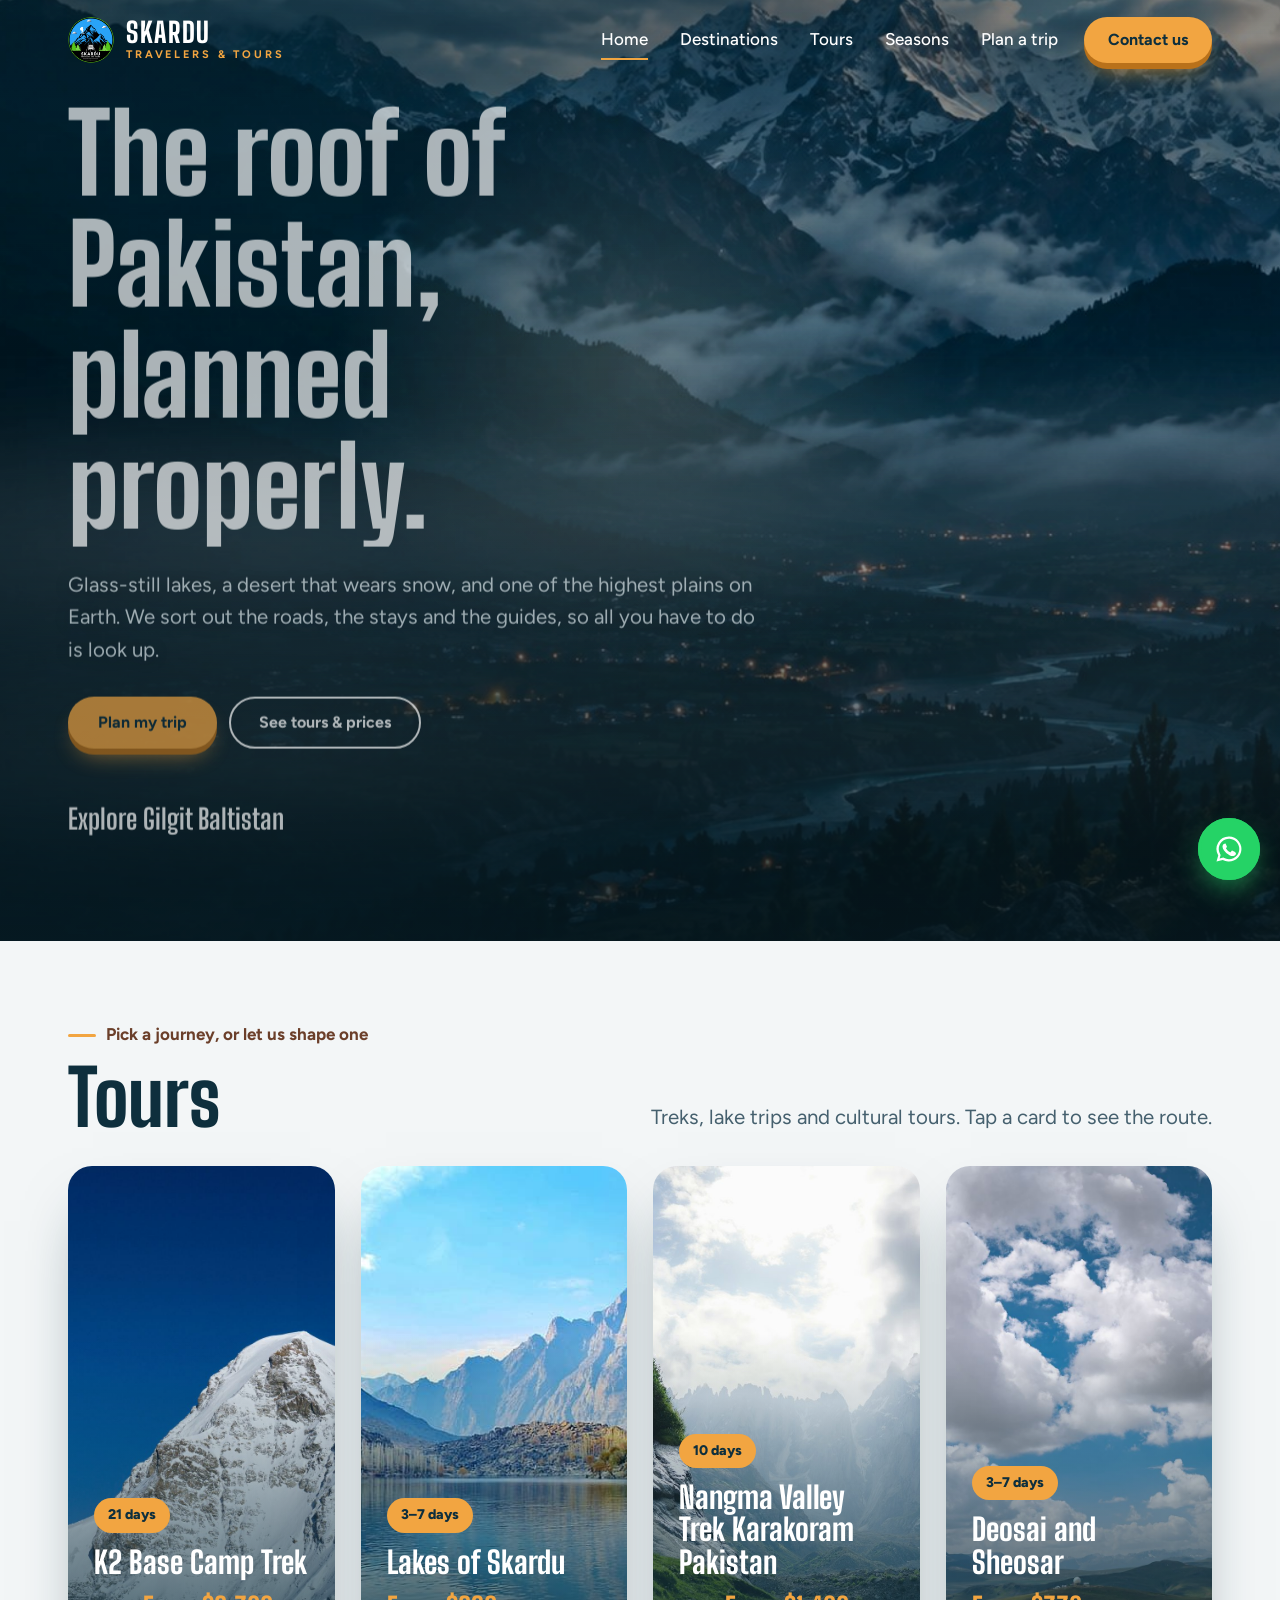
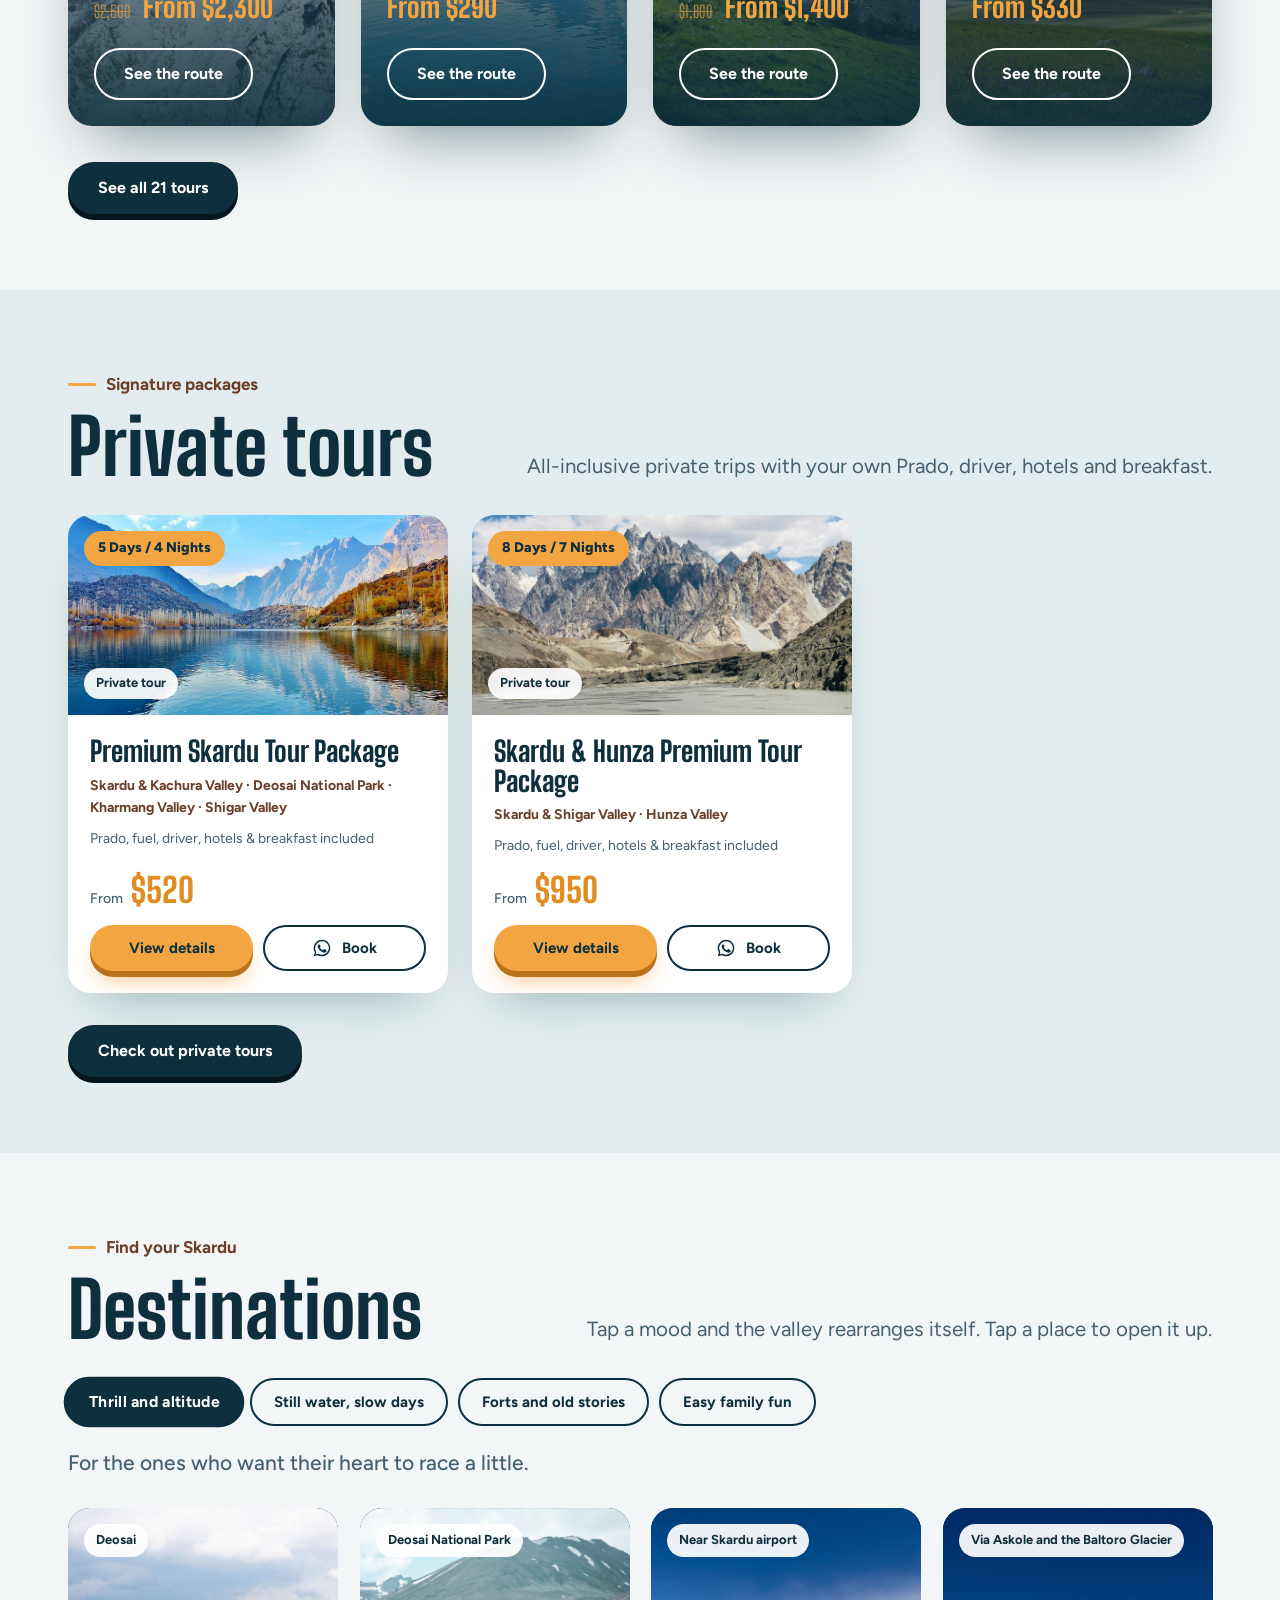
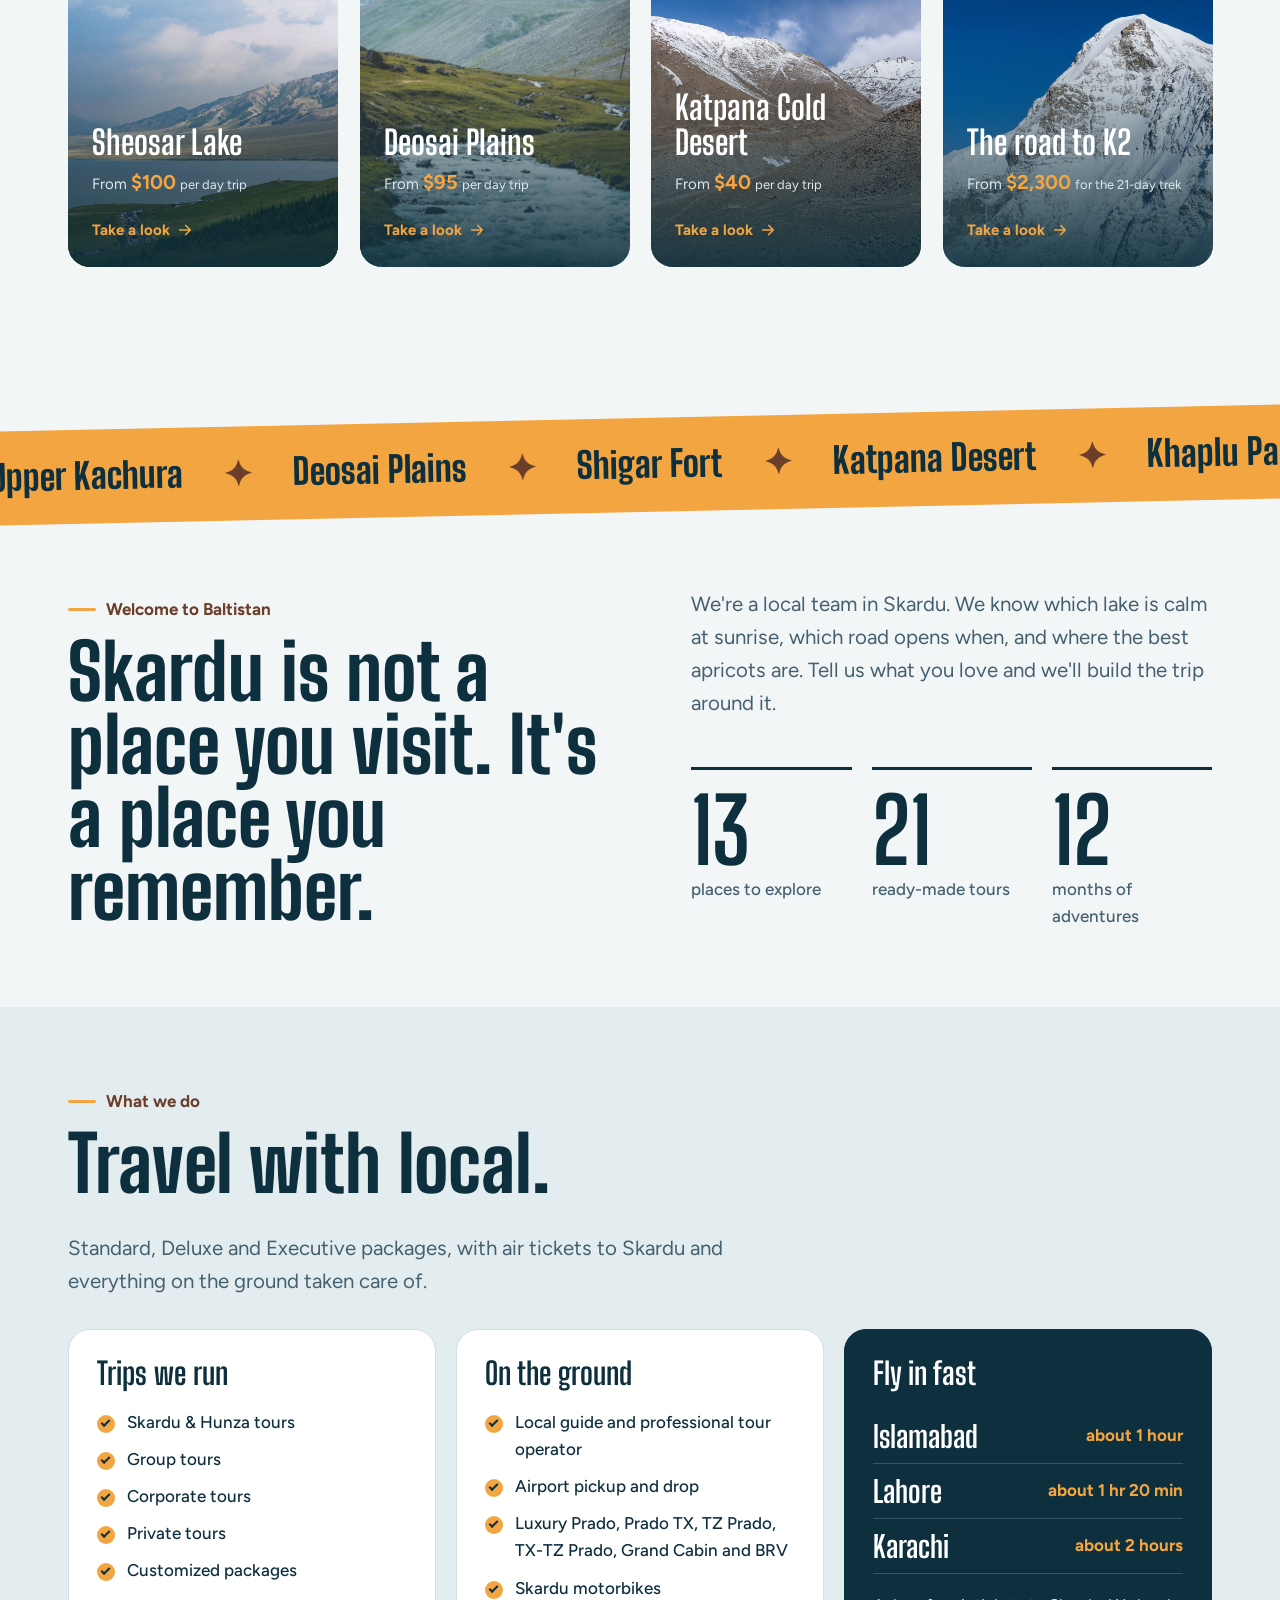
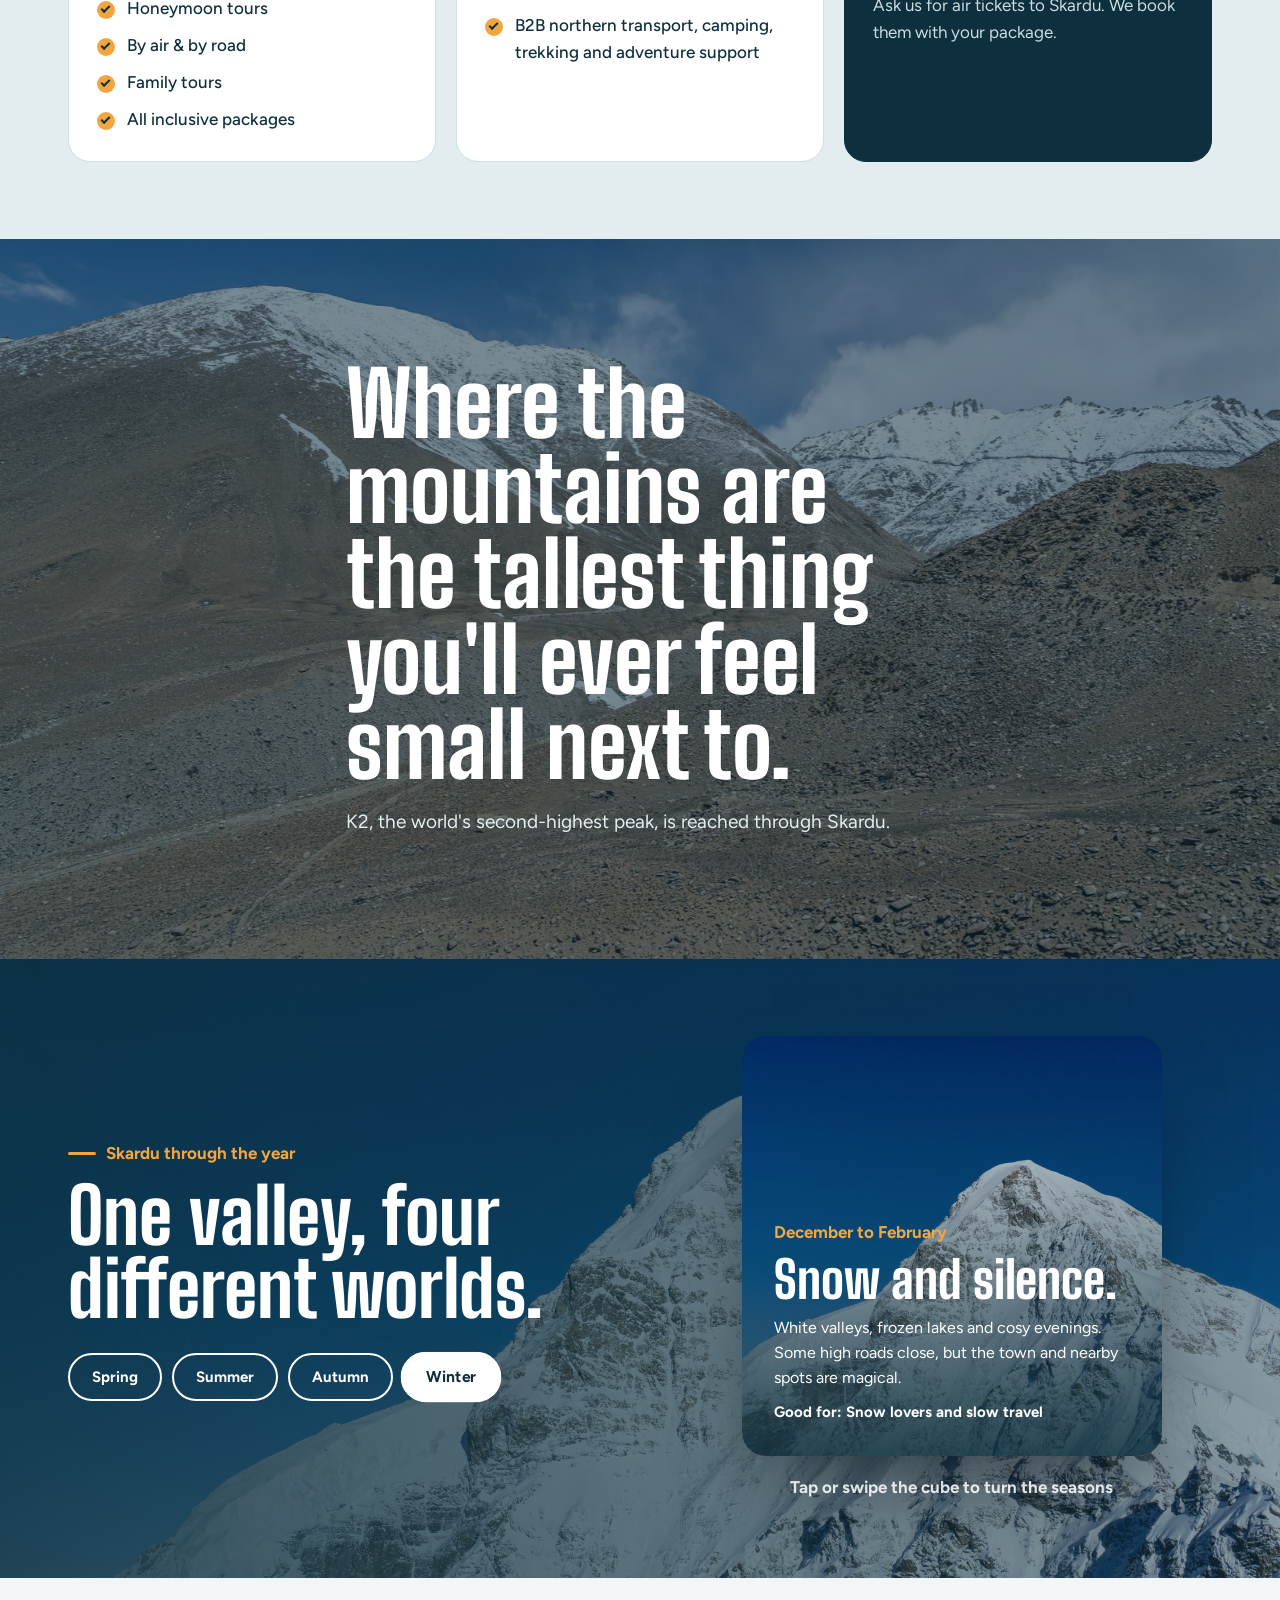
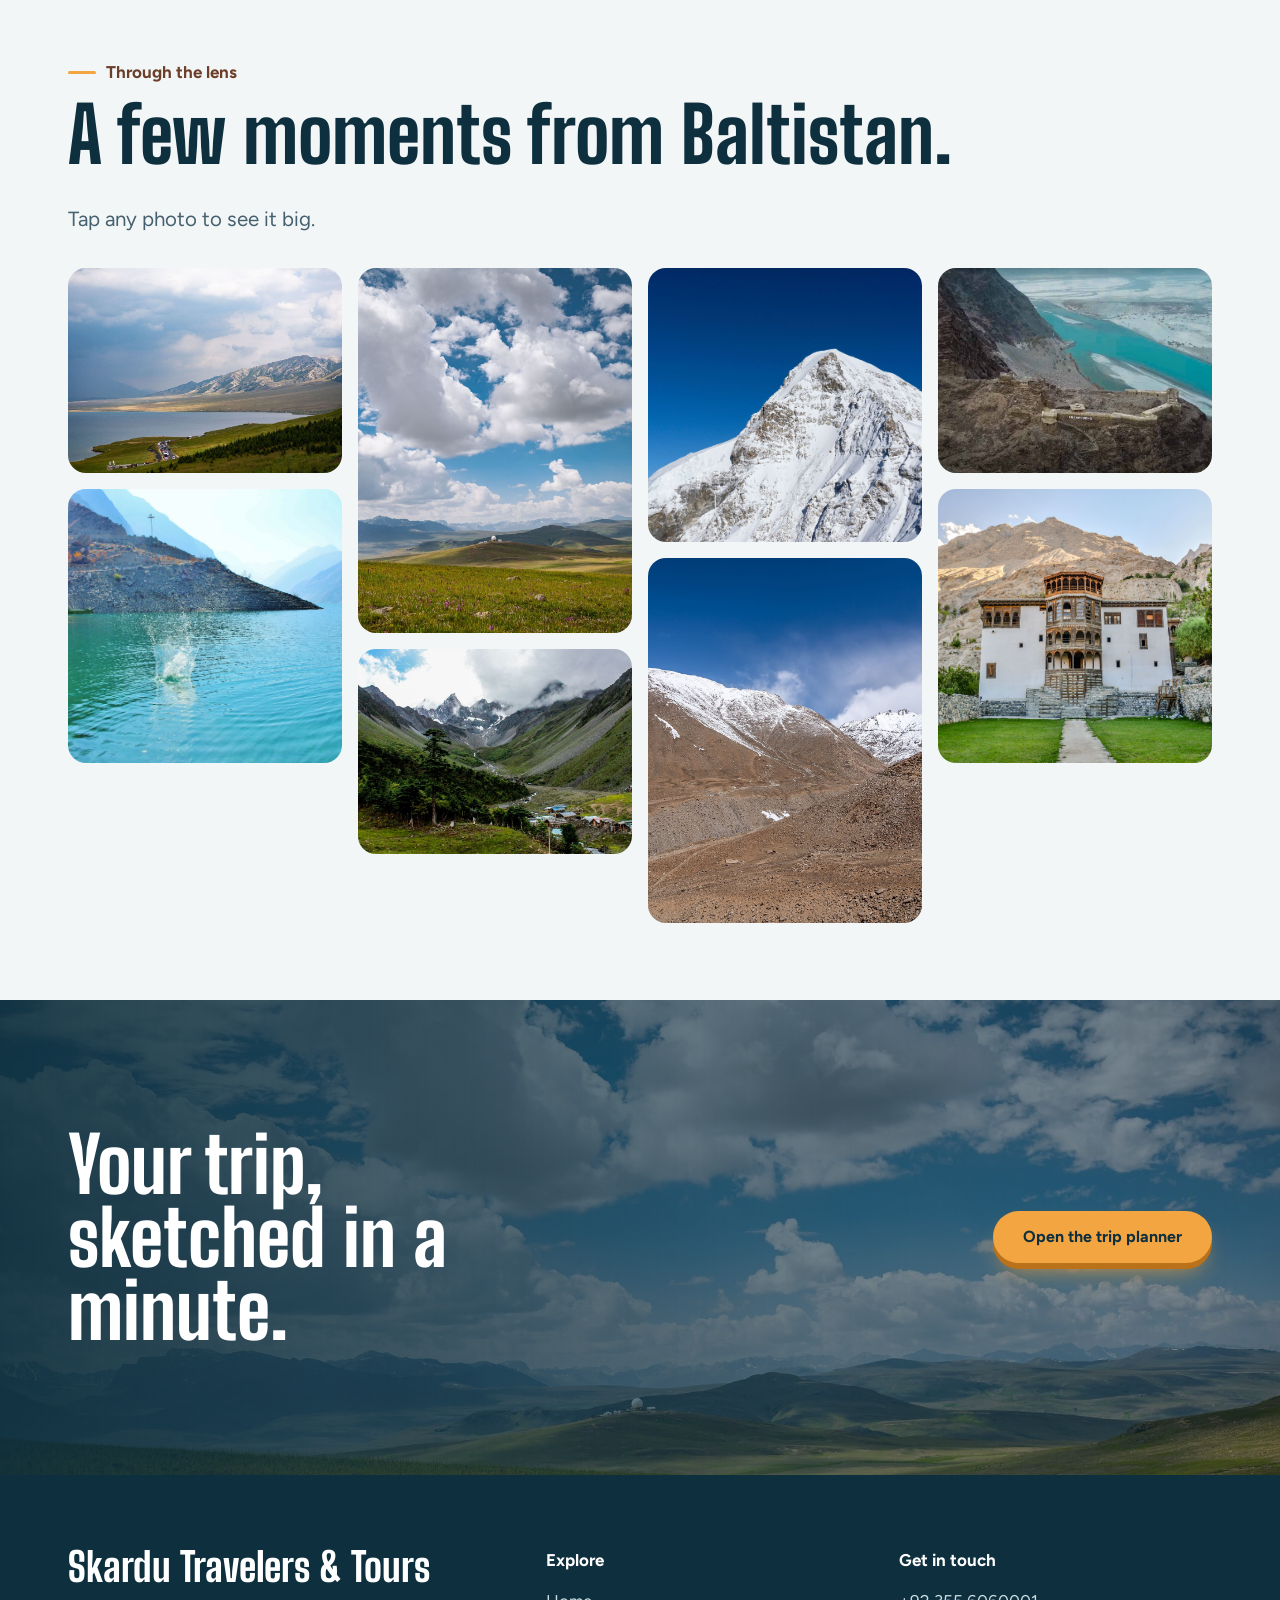
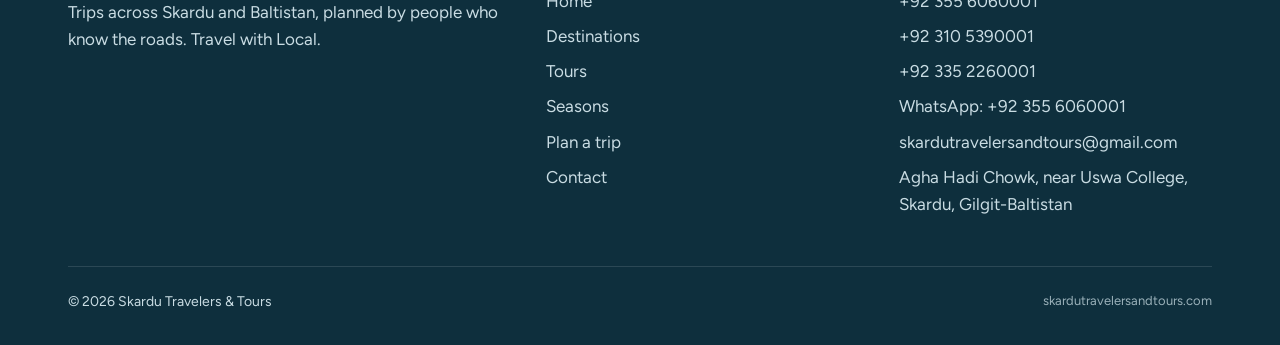
==== commit 3401fdf9: "Put tours, packages and destinations under the hero; price everything - Home page order is now Tours" ====
--- a/index.html
+++ b/index.html
@@ -35,12 +35,44 @@
 <p class="lead">Glass-still lakes, a desert that wears snow, and one of the highest plains on Earth. We sort out the roads, the stays and the guides, so all you have to do is look up.</p>
 <div class="hero-actions">
 <a class="btn btn-primary" href="plan.html">Plan my trip</a>
-<a class="btn btn-ghost" href="#explore">Just looking around</a>
+<a class="btn btn-ghost" href="#tours">See tours &amp; prices</a>
 </div>
 <div class="hero-foot">
 <div class="slide-caption" data-config="tagline">Explore Gilgit Baltistan</div>
 <span class="hero-hint"><svg viewBox="0 0 24 24" fill="none" stroke="currentColor" stroke-width="2" stroke-linecap="round" stroke-linejoin="round" aria-hidden="true"><path d="M8 13V5.5a1.5 1.5 0 0 1 3 0V12M11 11.5v-2a1.5 1.5 0 0 1 3 0V12M14 10.5a1.5 1.5 0 0 1 3 0V12M17 11.5a1.5 1.5 0 0 1 3 0V16a6 6 0 0 1-6 6h-2 .2a6 6 0 0 1-5-2.7L4 15.3a1.5 1.5 0 0 1 2.5-1.7L8 15"/></svg>Tilt your phone to look around</span>
 </div>
+</div>
+</section>
+<section class="section" id="tours">
+<div class="wrap">
+<div class="section-head">
+<div><p class="kicker reveal">Pick a journey, or let us shape one</p><h2 class="reveal" style="--d:100ms">Tours</h2></div>
+<p class="lead reveal right">Treks, lake trips and cultural tours. Tap a card to see the route.</p>
+</div>
+<div class="grid" id="tour-grid" data-ids="k2,lakes,nangma,deosai"></div>
+<p style="margin-top:36px" class="reveal"><a class="btn btn-dark" href="tours.html"><span>See all <span data-total="tours">21</span> tours</span></a></p>
+</div>
+</section>
+<section class="section tinted" id="packages">
+<div class="wrap">
+<div class="section-head">
+<div><p class="kicker reveal">Signature packages</p><h2 class="reveal" style="--d:100ms">Private tours</h2></div>
+<p class="lead reveal right">All-inclusive private trips with your own Prado, driver, hotels and breakfast.</p>
+</div>
+<div class="package-list" id="package-list"></div>
+<p class="pkg-more reveal"><a class="btn btn-dark" href="tours.html#packages"><span>Check out private tours</span></a></p>
+</div>
+</section>
+<section class="section" id="explore">
+<div class="wrap">
+<div class="section-head">
+<div><p class="kicker reveal">Find your Skardu</p><h2 class="reveal" style="--d:100ms">Destinations</h2></div>
+<p class="lead reveal right">Tap a mood and the valley rearranges itself. Tap a place to open it up.</p>
+</div>
+<div class="chips reveal" id="mood-chips" role="group" aria-label="Choose a mood"></div>
+<p class="mood-line" id="mood-line"></p>
+<div class="grid" id="place-grid" data-limit="4" style="margin-top:28px"></div>
+<p style="margin-top:36px" class="reveal"><a class="btn btn-dark" href="destinations.html"><span>See all <span data-total="places">13</span> destinations</span></a></p>
 </div>
 </section>
 <div class="marquee" aria-hidden="true"><div class="track"><span>Upper Kachura</span><span>✦</span><span>Deosai Plains</span><span>✦</span><span>Shigar Fort</span><span>✦</span><span>Katpana Desert</span><span>✦</span><span>Khaplu Palace</span><span>✦</span><span>Sheosar Lake</span><span>✦</span><span>Manthokha</span><span>✦</span><span>Road to K2</span><span>✦</span><span>Upper Kachura</span><span>✦</span><span>Deosai Plains</span><span>✦</span><span>Shigar Fort</span><span>✦</span><span>Katpana Desert</span><span>✦</span><span>Khaplu Palace</span><span>✦</span><span>Sheosar Lake</span><span>✦</span><span>Manthokha</span><span>✦</span><span>Road to K2</span><span>✦</span></div></div>
@@ -77,58 +109,8 @@
 </div>
 </section>
 
-<section class="section ring-section">
-<div class="wrap">
-<div class="section-head">
-<div><p class="kicker reveal">Spin the valley</p><h2 class="reveal" style="--d:100ms">Grab it. Turn it. Pick a place.</h2></div>
-<p class="lead reveal right">Drag the ring to spin through all <span data-total="places">13</span> destinations. Tap the one in front to open it.</p>
-</div>
-</div>
-<div class="ring-stage reveal zoom" id="ring-stage" tabindex="0" aria-label="Carousel of destinations. Use left and right arrow keys to turn.">
-<div class="ring"></div>
-<div class="ring-floor" aria-hidden="true"></div>
-</div>
-<div class="ring-controls">
-<button class="round-btn" type="button" id="ring-prev" aria-label="Previous destination">&#8592;</button>
-<div class="ring-name" id="ring-name" aria-live="polite"></div>
-<button class="round-btn" type="button" id="ring-next" aria-label="Next destination">&#8594;</button>
-</div>
-<div style="height:80px"></div>
-</section>
-<section class="section tinted" id="explore">
-<div class="wrap">
-<div class="section-head">
-<div><p class="kicker reveal">Find your Skardu</p><h2 class="reveal" style="--d:100ms">Destinations</h2></div>
-<p class="lead reveal right">Tap a mood and the valley rearranges itself. Tap a place to open it up.</p>
-</div>
-<div class="chips reveal" id="mood-chips" role="group" aria-label="Choose a mood"></div>
-<p class="mood-line" id="mood-line"></p>
-<div class="grid" id="place-grid" data-limit="4" style="margin-top:28px"></div>
-<p style="margin-top:36px" class="reveal"><a class="btn btn-dark" href="destinations.html"><span>See all <span data-total="places">13</span> destinations</span></a></p>
-</div>
-</section>
 
-<section class="section" id="tours">
-<div class="wrap">
-<div class="section-head">
-<div><p class="kicker reveal">Pick a journey, or let us shape one</p><h2 class="reveal" style="--d:100ms">Tours</h2></div>
-<p class="lead reveal right">Treks, lake trips and cultural tours. Tap a card to see the route.</p>
-</div>
-<div class="grid" id="tour-grid" data-ids="k2,lakes,nangma,deosai,machulo,north-group"></div>
-<p style="margin-top:36px" class="reveal"><a class="btn btn-dark" href="tours.html"><span>See all <span data-total="tours">21</span> tours</span></a></p>
-</div>
-</section>
 
-<section class="section tinted" id="packages">
-<div class="wrap">
-<div class="section-head">
-<div><p class="kicker reveal">Signature packages</p><h2 class="reveal" style="--d:100ms">Private tours</h2></div>
-<p class="lead reveal right">All-inclusive private trips with your own Prado, driver, hotels and breakfast.</p>
-</div>
-<div class="package-list" id="package-list"></div>
-<p class="pkg-more reveal"><a class="btn btn-dark" href="tours.html#packages"><span>Check out private tours</span></a></p>
-</div>
-</section>
 
 <section class="band">
 <div class="bg" data-bg="images/katpana-desert.jpg" data-parallax="0.25" aria-hidden="true"></div>
@@ -146,16 +128,6 @@
 </div>
 </section>
 
-<section class="section">
-<div class="wrap split">
-<div>
-<p class="kicker reveal">A little quiz</p>
-<h2 class="reveal" style="--d:100ms">Which Skardu spot are you?</h2>
-<p class="lead reveal" style="margin-top:18px;--d:200ms">Three quick questions. No wrong answers, only better holidays.</p>
-</div>
-<div class="quiz reveal zoom" id="quiz"></div>
-</div>
-</section>
 
 <section class="section">
 <div class="wrap">
@@ -167,12 +139,6 @@
 </div>
 </section>
 
-<section class="section on-dark">
-<div class="wrap split">
-<div><p class="kicker reveal">Did you know?</p><h2 class="reveal" style="--d:100ms">Little facts, big mountains.</h2></div>
-<div class="reveal right" id="fact"></div>
-</div>
-</section>
 <section class="cta">
 <div class="bg" data-bg="images/deosai-lake.jpg" data-parallax="0.15" aria-hidden="true"></div>
 <div class="wrap"><h2 class="reveal left">Your trip, sketched in a minute.</h2><a class="btn btn-primary reveal right" href="plan.html">Open the trip planner</a></div>
--- a/css/style.css
+++ b/css/style.css
@@ -575,4 +575,48 @@
   .package-list { grid-template-columns: 1fr; }
   .pkg-cols, .why-list { grid-template-columns: 1fr; }
   .pkg-rates td { font-size: 22px; }
-}+}
+/* Destination prices */
+.place-price { margin-top: 6px; font-size: 15px; color: #DCE8EC; }
+.place-price b { font-size: 20px; color: var(--apricot); }
+.place-price span { font-size: 13px; }
+.modal-body .place-price { margin-top: 0; color: var(--indus); }
+.modal-body .place-price b { font-size: 26px; color: var(--apricot-dark); }
+.ring-card .place-price { margin-top: 4px; }
+
+/* Home page: tighter sections so there is less to scroll */
+body[data-page="home"] .section { padding-block: clamp(48px, 6vw, 80px); }
+body[data-page="home"] .section-head { margin-bottom: clamp(20px, 3vw, 32px); }
+body[data-page="home"] #tour-grid { grid-template-columns: repeat(auto-fit, minmax(230px, 1fr)); }
+body[data-page="home"] #tour-grid .tour3d, body[data-page="home"] #tour-grid .flipper { min-height: 500px; }
+body[data-page="home"] #tour-grid .back { padding: 22px; gap: 10px; overflow-y: auto; }
+body[data-page="home"] #tour-grid .back h3 { font-size: 28px; }
+body[data-page="home"] #tour-grid .front h3 { font-size: clamp(28px, 2.4vw, 36px); }
+
+/* Home page on phones: swipe sideways through tours, packages and places instead of scrolling past them */
+@media (max-width: 700px) {
+  body[data-page="home"] #tour-grid, body[data-page="home"] #package-list, body[data-page="home"] #place-grid {
+    display: grid; grid-auto-flow: column; grid-auto-columns: 80%; grid-template-columns: none;
+    overflow-x: auto; scroll-snap-type: x mandatory; overscroll-behavior-x: contain;
+    margin-inline: calc(var(--pad) * -1); padding: 4px var(--pad) 18px; scroll-padding-inline: var(--pad); scrollbar-width: none;
+  }
+  body[data-page="home"] #tour-grid::-webkit-scrollbar, body[data-page="home"] #package-list::-webkit-scrollbar, body[data-page="home"] #place-grid::-webkit-scrollbar { display: none; }
+  body[data-page="home"] #tour-grid > *, body[data-page="home"] #package-list > *, body[data-page="home"] #place-grid > * { scroll-snap-align: start; }
+  body[data-page="home"] #mood-chips { flex-wrap: nowrap; overflow-x: auto; scrollbar-width: none; margin-inline: calc(var(--pad) * -1); padding-inline: var(--pad); }
+  body[data-page="home"] #mood-chips .chip { flex: none; white-space: nowrap; }
+}
+.modal-body .price-note { margin-top: -6px; font-size: 14px; color: #5B6F77; }
+
+/* Price by trip length, on the back of tour cards */
+.tour-rates { width: 100%; border-collapse: collapse; margin-top: auto; font-size: 15px; }
+.tour-rates th, .tour-rates td { padding: 6px 0; border-bottom: 1px solid #E3EAED; text-align: left; font-weight: 500; }
+.tour-rates td { text-align: right; font-family: var(--display); font-weight: 800; font-size: 20px; color: var(--apricot-dark); }
+.tour-rates-note { font-size: 12px; color: #5B6F77; }
+.tour3d .back:has(.tour-rates) { gap: 10px; }
+.tour3d .back:has(.tour-rates) .actions { flex-direction: row; gap: 8px; }
+.tour3d .back:has(.tour-rates) .actions .btn { padding-inline: 12px; font-size: 14px; }
+.tour3d .back:has(.tour-rates) .tour-rates th, .tour3d .back:has(.tour-rates) .tour-rates td { padding: 4px 0; }
+.tour3d .back .tour-rates-note { font-size: 12px; line-height: 1.4; color: #5B6F77; }
+body[data-page="home"] #tour-grid .tour3d, body[data-page="home"] #tour-grid .flipper { min-height: 560px; }
+body[data-page="home"] #tour-grid .back:has(.tour-rates) > p:not(.tour-rates-note) { display: none; }
+body[data-page="home"] #tour-grid .back:has(.tour-rates) .actions { flex-direction: column; }
